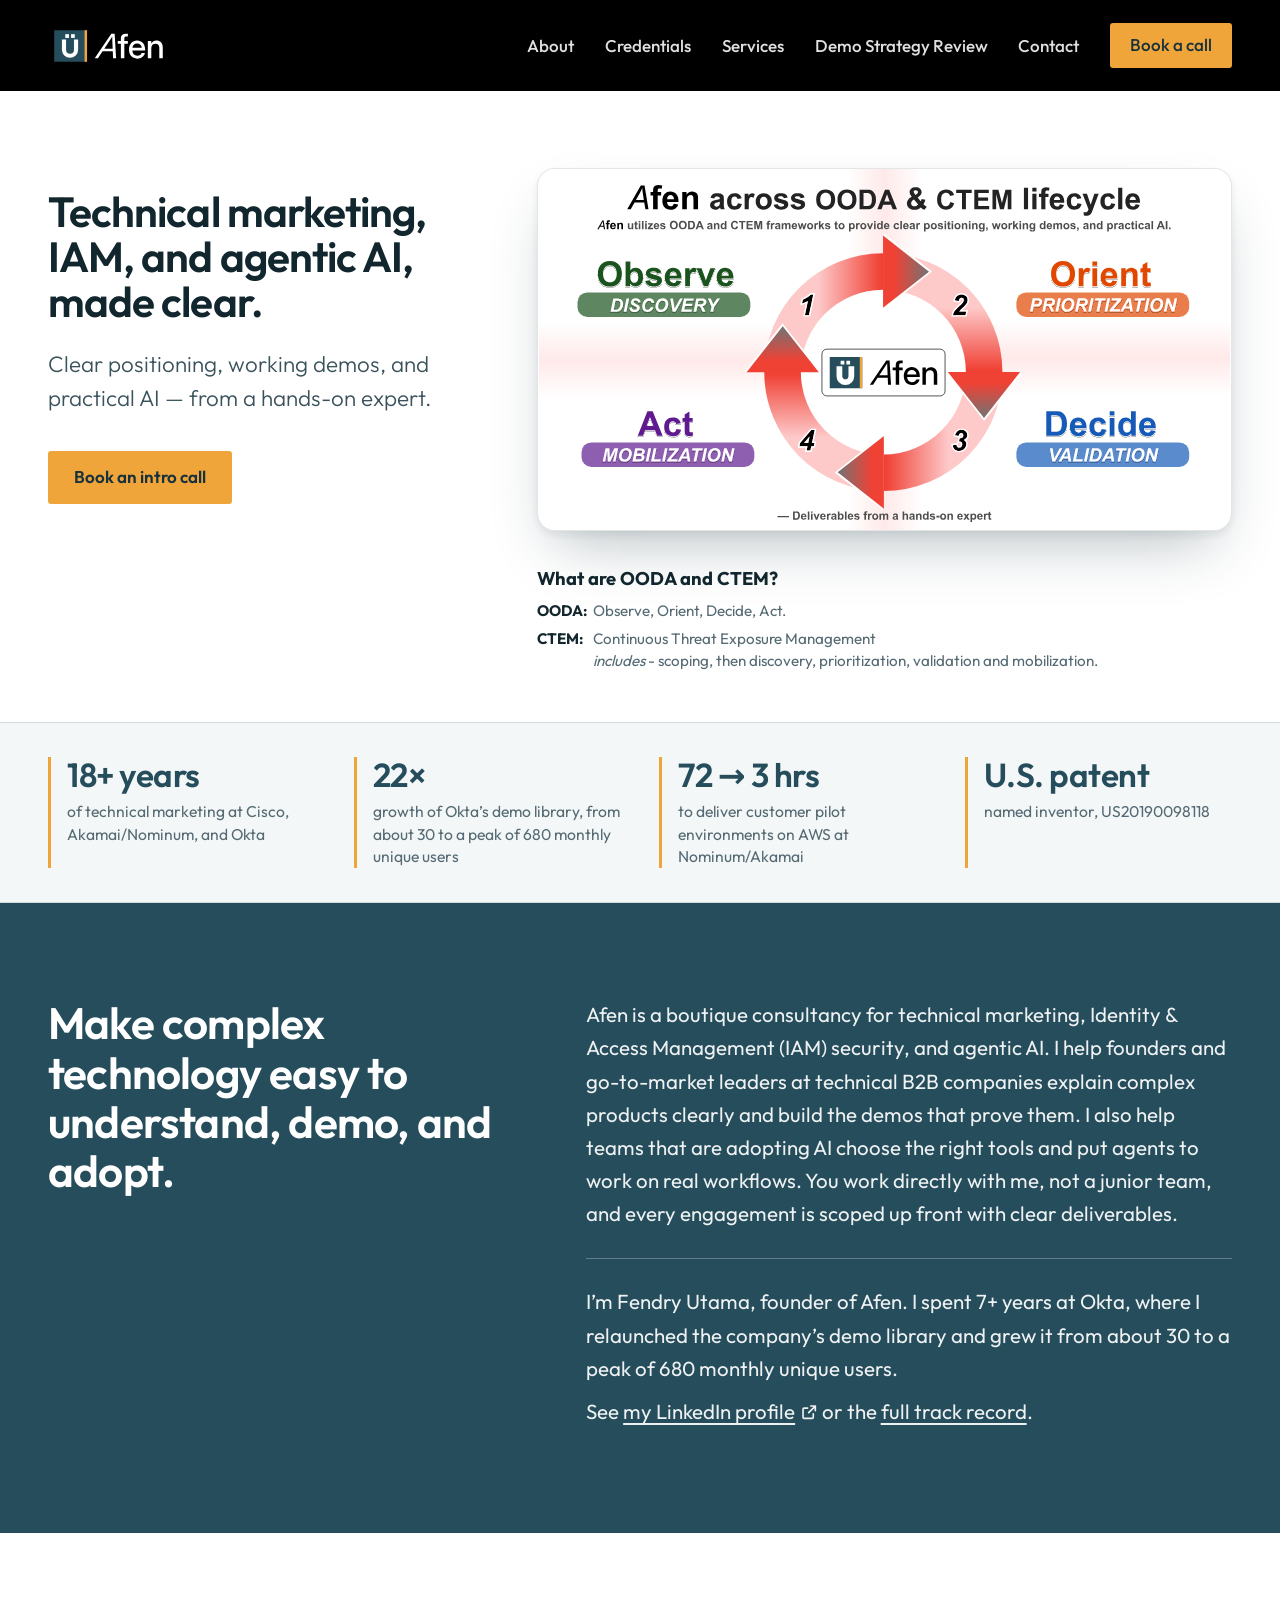
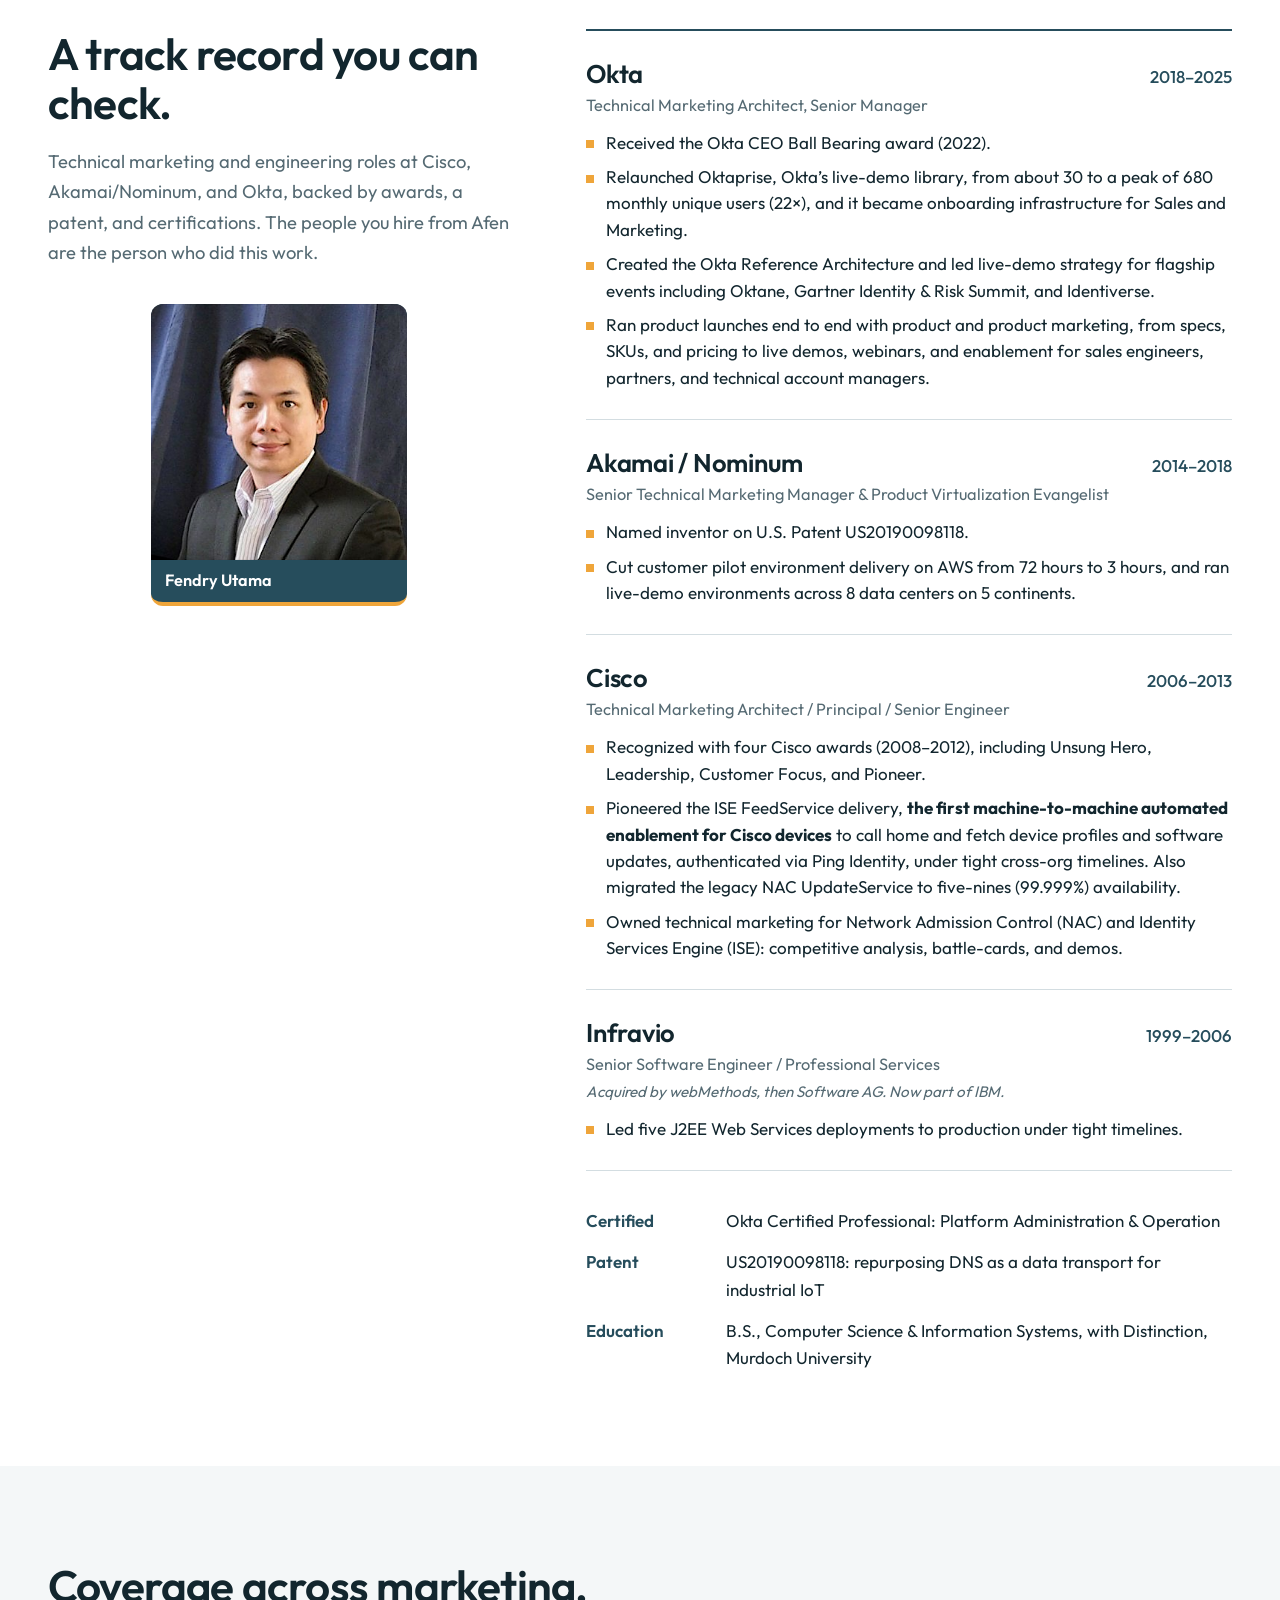
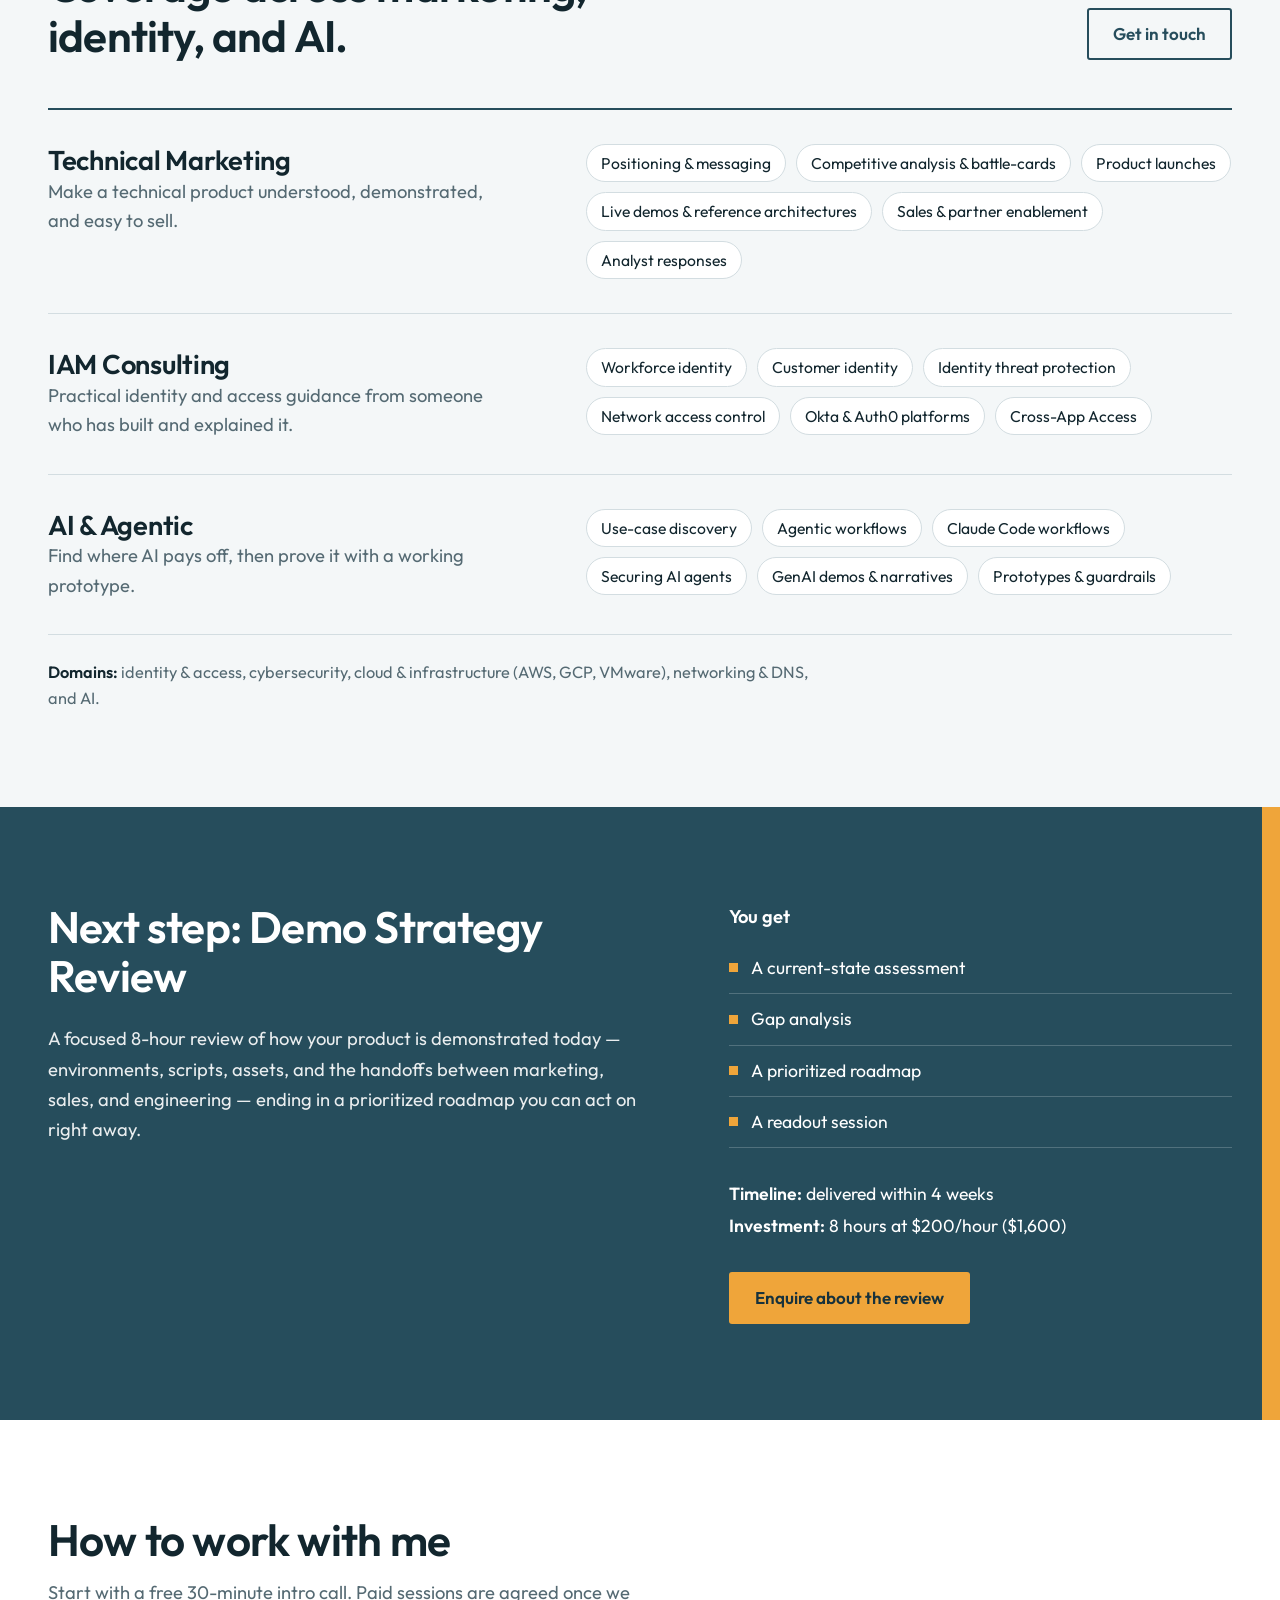
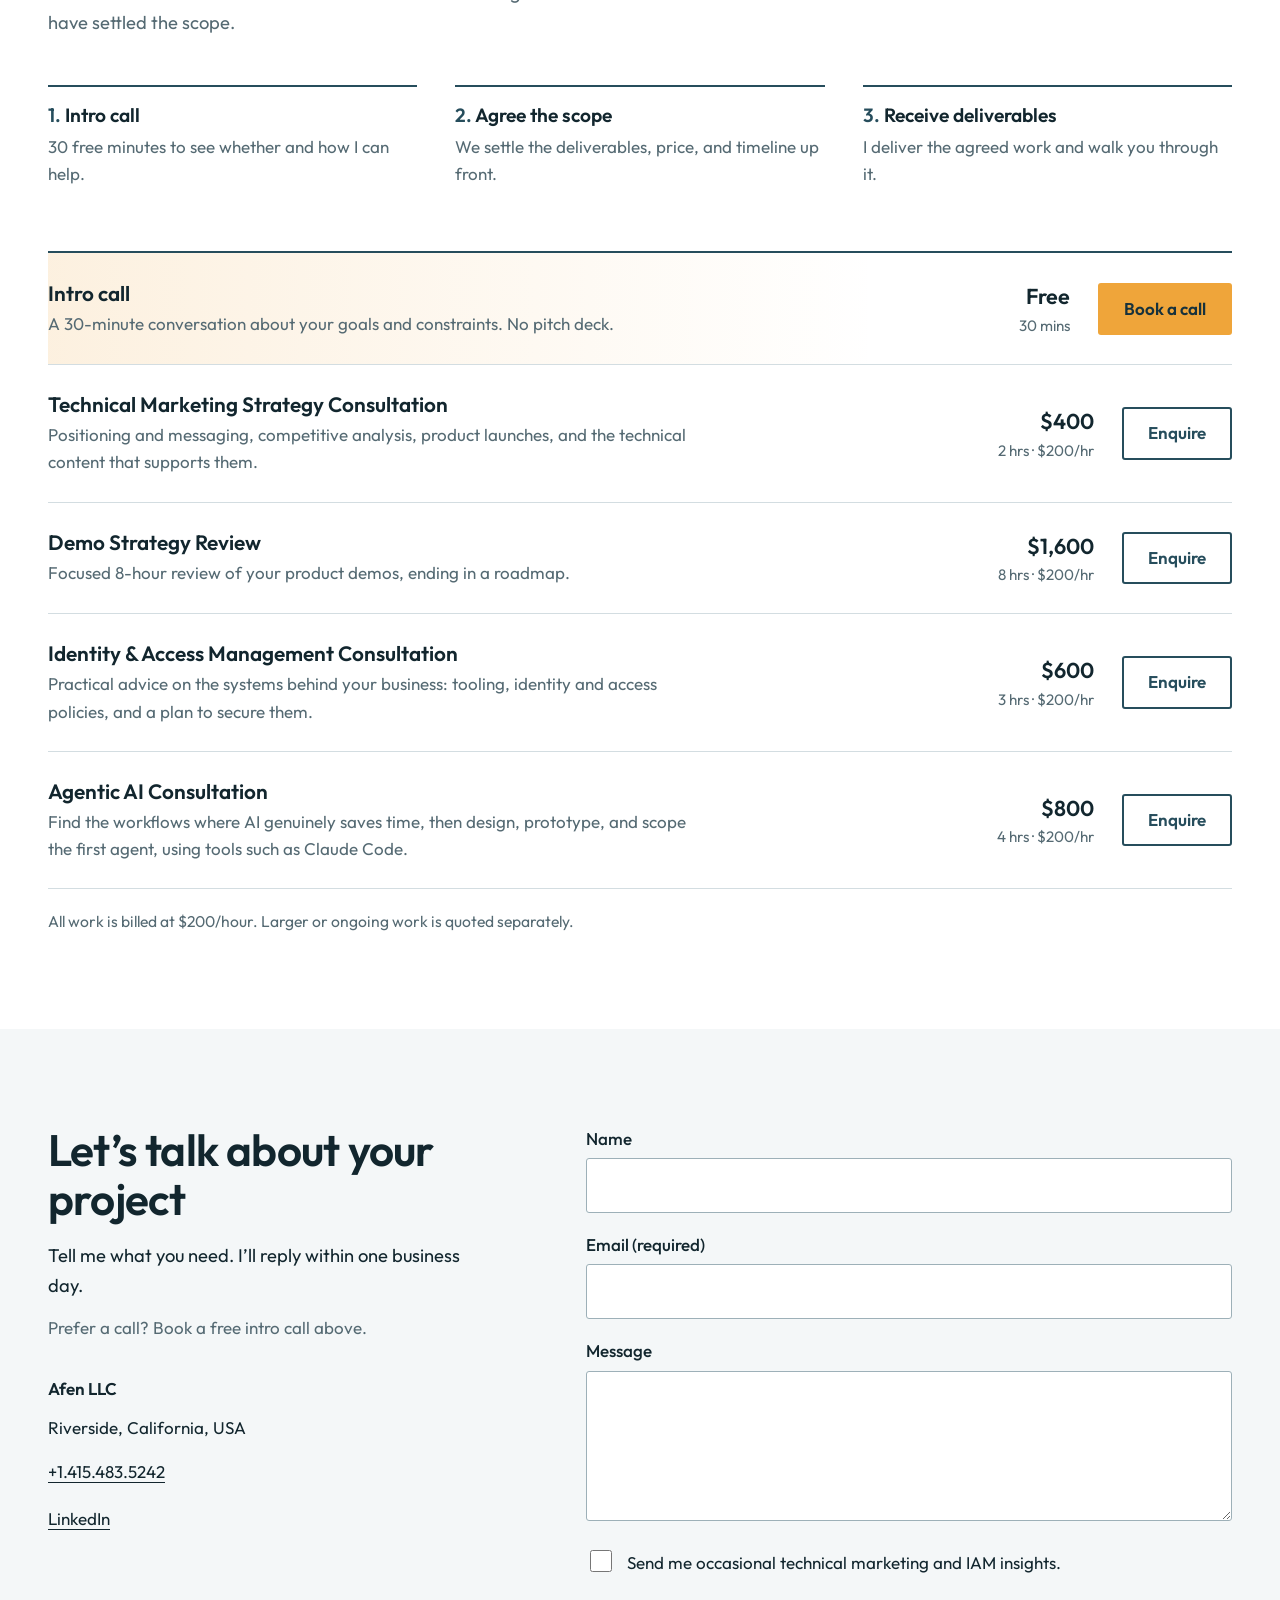
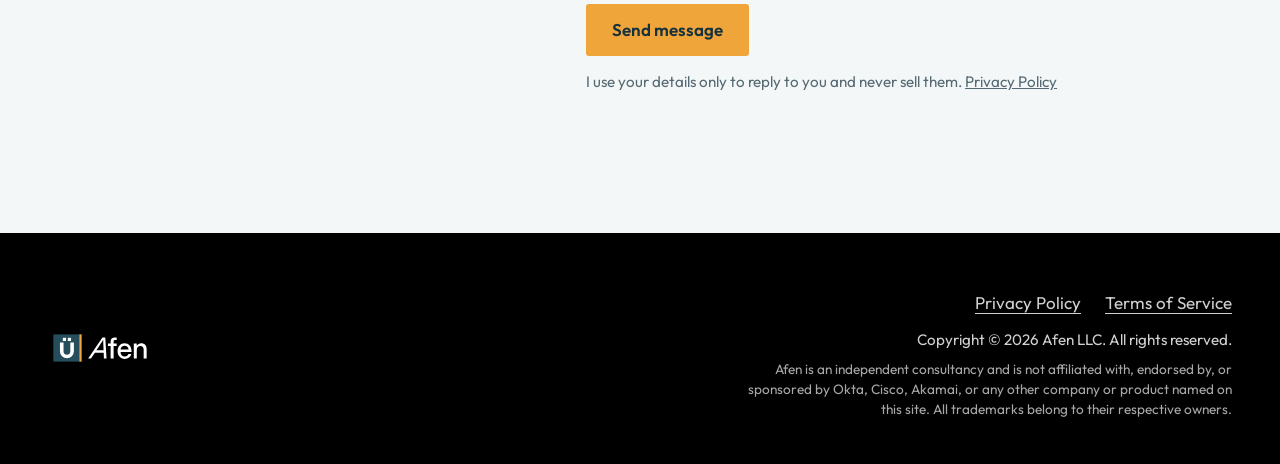
==== index.html @ 82b283d2 "690 monthly unique users 690 monthly unique users" ====
<!doctype html>
<html lang="en">
<head>
<meta charset="utf-8">
<meta name="viewport" content="width=device-width, initial-scale=1">
<title>Afen | Technical Marketing, IAM &amp; Agentic AI Consulting</title>
<meta name="description" content="Technical marketing, IAM and agentic AI consulting from a practitioner with 18+ years at Cisco, Akamai and Okta. Book a free 30-minute intro call.">
<meta name="theme-color" content="#264D5C">
<link rel="canonical" href="https://afen-co.com/">
<link rel="icon" href="assets/ico/favicon.svg" type="image/svg+xml">
<link rel="icon" href="assets/ico/favicon-32.png" sizes="32x32" type="image/png">
<link rel="apple-touch-icon" href="assets/ico/apple-touch-icon.png">
<link rel="stylesheet" href="assets/script/styles.css">
<meta property="og:type" content="website">
<meta property="og:site_name" content="Afen">
<meta property="og:url" content="https://afen-co.com/">
<meta property="og:title" content="Afen | Technical Marketing, IAM &amp; Agentic AI Consulting">
<meta property="og:description" content="Technical marketing, IAM and agentic AI consulting from a practitioner with 18+ years at Cisco, Akamai and Okta. Book a free 30-minute intro call.">
<meta property="og:image" content="https://afen-co.com/assets/img/og-image.png?v=20261103">
<meta property="og:image:width" content="1200">
<meta property="og:image:height" content="630">
<meta property="og:image:alt" content="Afen across the OODA and CTEM lifecycle: Observe, Orient, Decide, Act.">
<meta name="twitter:card" content="summary_large_image">
<meta name="twitter:title" content="Afen | Technical Marketing, IAM &amp; Agentic AI Consulting">
<meta name="twitter:description" content="Technical marketing, IAM and agentic AI consulting from a practitioner with 18+ years at Cisco, Akamai and Okta. Book a free 30-minute intro call.">
<meta name="twitter:image" content="https://afen-co.com/assets/img/og-image.png?v=20261103">
<meta name="twitter:image:alt" content="Afen across the OODA and CTEM lifecycle: Observe, Orient, Decide, Act.">
<script type="application/ld+json">
{
  "@context": "https://schema.org",
  "@type": "ProfessionalService",
  "@id": "https://afen-co.com/#business",
  "name": "Afen",
  "url": "https://afen-co.com/",
  "logo": "https://afen-co.com/assets/img/afen-logo.svg",
  "image": "https://afen-co.com/assets/img/og-image.png",
  "description": "Boutique consultancy for technical marketing, Identity and Access Management (IAM) security, and agentic AI.",
  "telephone": "+1-415-483-5242",
  "founder": {
    "@type": "Person",
    "name": "Fendry Utama",
    "jobTitle": "Founder",
    "image": "https://afen-co.com/assets/img/fendry-utama.jpg",
    "sameAs": "https://www.linkedin.com/in/fendryutama/",
    "alumniOf": [
      { "@type": "Organization", "name": "Okta" },
      { "@type": "Organization", "name": "Akamai" },
      { "@type": "Organization", "name": "Cisco" },
      { "@type": "CollegeOrUniversity", "name": "Murdoch University" }
    ],
    "hasCredential": [
      { "@type": "EducationalOccupationalCredential", "name": "Okta Certified Professional: Platform Administration & Operation" },
      { "@type": "EducationalOccupationalCredential", "name": "B.S. Computer Science & Information Systems, with Distinction" }
    ],
    "knowsAbout": [
      "Technical marketing",
      "Product positioning and messaging",
      "Identity and Access Management",
      "Identity threat protection",
      "Agentic AI",
      "Demo strategy",
      "Reference architecture"
    ]
  },
  "address": {
    "@type": "PostalAddress",
    "addressLocality": "Riverside",
    "addressRegion": "CA",
    "addressCountry": "US"
  },
  "areaServed": "US",
  "audience": {
    "@type": "BusinessAudience",
    "audienceType": "Founders and go-to-market leaders at technical B2B companies, and teams adopting AI"
  },
  "knowsAbout": [
    "Technical marketing",
    "Competitive analysis and battle-cards",
    "Product launches",
    "Sales and partner enablement",
    "Identity and Access Management",
    "Customer identity",
    "Agentic AI",
    "Claude Code",
    "Demo strategy"
  ],
  "sameAs": [
    "https://www.linkedin.com/in/fendryutama/"
  ],
  "hasOfferCatalog": {
    "@type": "OfferCatalog",
    "name": "Consulting services",
    "itemListElement": [
      {
        "@type": "Offer",
        "priceCurrency": "USD",
        "price": "0",
        "itemOffered": {
          "@type": "Service",
          "name": "Intro call"
        }
      },
      {
        "@type": "Offer",
        "priceCurrency": "USD",
        "price": "400",
        "itemOffered": {
          "@type": "Service",
          "name": "Technical Marketing Strategy Consultation"
        }
      },
      {
        "@type": "Offer",
        "priceCurrency": "USD",
        "price": "1600",
        "itemOffered": {
          "@type": "Service",
          "name": "Demo Strategy Review"
        }
      },
      {
        "@type": "Offer",
        "priceCurrency": "USD",
        "price": "600",
        "itemOffered": {
          "@type": "Service",
          "name": "Identity & Access Management Consultation"
        }
      },
      {
        "@type": "Offer",
        "priceCurrency": "USD",
        "price": "800",
        "itemOffered": {
          "@type": "Service",
          "name": "Agentic AI Consultation"
        }
      }
    ]
  }
}
</script>
</head>
<body>
<a class="skip" href="#main">Skip to content</a>

<header class="hero" id="top">
<div class="bar on-dark"><div class="wrap">
  <div class="topbar">
    <a href="index.html" aria-label="Afen, home"><img class="logo" src="assets/img/afen-logo.svg" width="582" height="212" alt="Afen"></a>
    <nav class="topnav" aria-label="Main">
      <a href="#about">About</a>
      <a href="#credentials">Credentials</a>
      <a href="#services">Services</a>
      <a href="#review">Demo Strategy Review</a>
      <a href="#contact">Contact</a>
      <a class="btn" href="#book" data-book>Book a call</a>
    </nav>
  </div>
</div></div>
  <div class="wrap">
    <div class="hero-body">
      <div class="hero-copy">
        <h1>Technical marketing, IAM, and agentic AI, made clear.</h1>
        <p class="hero-sub">Clear positioning, working demos, and practical AI — from a hands-on expert.</p>
        <div class="hero-cta">
          <a class="btn" href="#book" data-book>Book an intro call</a>
        </div>
      </div>
      <figure class="hero-art">
        <img src="assets/img/hero-ooda-ctem.svg" width="2400" height="1254" alt="Afen across the OODA and CTEM lifecycle: Observe is discovery, Orient is prioritization, Decide is validation, and Act is mobilization, in a continuous four-step cycle around the Afen logo." fetchpriority="high" decoding="async">
        <figcaption>
          <span class="what-block"><span class="what-label">What are OODA and CTEM?</span>
          <span class="what-lines">
            <strong>OODA:</strong><span>Observe, Orient, Decide, Act.</span>
            <strong>CTEM:</strong><span>Continuous Threat Exposure Management</span>
            <span></span><span><em>includes</em> - scoping, then discovery, prioritization, validation and mobilization.</span>
          </span></span>
        </figcaption>
      </figure>
    </div>
  </div>
</header>

<main id="main">
  <section class="proofbar" aria-label="Track record at a glance">
    <div class="wrap">
      <ul class="stats">
        <li><strong>18+ years</strong><span>of technical marketing at Cisco, Akamai/Nominum, and Okta</span></li>
        <li><strong>22&times;</strong><span>growth of Okta’s demo library, from about 30 to a peak of 680 monthly unique users</span></li>
        <li><strong>72 &rarr; 3 hrs</strong><span>to deliver customer pilot environments on AWS at Nominum/Akamai</span></li>
        <li><strong>U.S. patent</strong><span>named inventor, US20190098118</span></li>
      </ul>
    </div>
  </section>

  <section class="sec about on-dark" id="about" aria-labelledby="about-h">
    <div class="wrap about-grid">
      <h2 id="about-h">Make complex technology easy to understand, demo, and adopt.</h2>
      <div>
        <p>Afen is a boutique consultancy for technical marketing, Identity &amp; Access Management (IAM) security, and agentic AI. I help founders and go-to-market leaders at technical B2B companies explain complex products clearly and build the demos that prove them. I also help teams that are adopting AI choose the right tools and put agents to work on real workflows. You work directly with me, not a junior team, and every engagement is scoped up front with clear deliverables.</p>
        <p class="proof">I’m Fendry Utama, founder of Afen. I spent 7+ years at Okta, where I relaunched the company’s demo library and grew it from about 30 to a peak of 680 monthly unique users.<br>See&nbsp;<a href="https://www.linkedin.com/in/fendryutama/" target="_blank" rel="noopener noreferrer" aria-label="my LinkedIn profile (opens in a new tab)">my LinkedIn profile<svg class="ext-icon" viewBox="0 0 16 16" width="16" height="16" aria-hidden="true" focusable="false"><path d="M9.5 2H14v4.5M14 2 7.5 8.5M12 9.5V13a1 1 0 0 1-1 1H3a1 1 0 0 1-1-1V5a1 1 0 0 1 1-1h3.5" fill="none" stroke="currentColor" stroke-width="1.6" stroke-linecap="round" stroke-linejoin="round"/></svg></a> or the <a href="#credentials">full track record</a>.</p>
      </div>
    </div>
  </section>

  <section class="sec creds" id="credentials" aria-labelledby="creds-h">
    <div class="wrap creds-grid">
      <div>
        <h2 id="creds-h">A track record you can check.</h2>
        <p class="lead">Technical marketing and engineering roles at Cisco, Akamai/Nominum, and Okta, backed by awards, a patent, and certifications. The people you hire from Afen are the person who did this work.</p>
        <figure class="headshot-card">
          <img src="assets/img/fendry-utama.jpg" width="694" height="686" alt="Fendry Utama, founder of Afen" loading="lazy" decoding="async">
          <figcaption>Fendry Utama</figcaption>
        </figure>
      </div>
      <div>
        <ol class="timeline">
          <li>
            <div class="tl-head"><h3>Okta</h3><span>2018&ndash;2025</span></div>
            <p class="tl-role">Technical Marketing Architect, Senior Manager</p>
            <ul>
              <li>Received the Okta CEO Ball Bearing award (2022).</li>
              <li>Relaunched Oktaprise, Okta’s live-demo library, from about 30 to a peak of 680 monthly unique users (22&times;), and it became onboarding infrastructure for Sales and Marketing.</li>
              <li>Created the Okta Reference Architecture and led live-demo strategy for flagship events including Oktane, Gartner Identity &amp; Risk Summit, and Identiverse.</li>
              <li>Ran product launches end to end with product and product marketing, from specs, SKUs, and pricing to live demos, webinars, and enablement for sales engineers, partners, and technical account managers.</li>
            </ul>
          </li>
          <li>
            <div class="tl-head"><h3>Akamai / Nominum</h3><span>2014&ndash;2018</span></div>
            <p class="tl-role">Senior Technical Marketing Manager &amp; Product Virtualization Evangelist</p>
            <ul>
              <li>Named inventor on U.S. Patent US20190098118.</li>
              <li>Cut customer pilot environment delivery on AWS from 72 hours to 3 hours, and ran live-demo environments across 8 data centers on 5 continents.</li>
            </ul>
          </li>
          <li>
            <div class="tl-head"><h3>Cisco</h3><span>2006&ndash;2013</span></div>
            <p class="tl-role">Technical Marketing Architect / Principal / Senior Engineer</p>
            <ul>
              <li>Recognized with four Cisco awards (2008&ndash;2012), including Unsung Hero, Leadership, Customer Focus, and Pioneer.</li>
              <li>Pioneered the ISE FeedService delivery, <strong>the first machine-to-machine automated enablement for Cisco devices</strong> to call home and fetch device profiles and software updates, authenticated via Ping Identity, under tight cross-org timelines. Also migrated the legacy NAC UpdateService to five-nines (99.999%) availability.</li>
              <li>Owned technical marketing for Network Admission Control (NAC) and Identity Services Engine (ISE): competitive analysis, battle-cards, and demos.</li>
            </ul>
          </li>
          <li>
            <div class="tl-head"><h3>Infravio</h3><span>1999&ndash;2006</span></div>
            <p class="tl-role">Senior Software Engineer / Professional Services</p>
            <p class="tl-note">Acquired by webMethods, then Software AG. Now part of IBM.</p>
            <ul>
              <li>Led five J2EE Web Services deployments to production under tight timelines.</li>
            </ul>
          </li>
        </ol>
        <dl class="creds-list">
          <div><dt>Certified</dt><dd>Okta Certified Professional: Platform Administration &amp; Operation</dd></div>
          <div><dt>Patent</dt><dd>US20190098118: repurposing DNS as a data transport for industrial IoT</dd></div>
          <div><dt>Education</dt><dd>B.S., Computer Science &amp; Information Systems, with Distinction, Murdoch University</dd></div>
        </dl>
      </div>
    </div>
  </section>

  <section class="sec areas" id="services" aria-labelledby="areas-h">
    <div class="wrap">
      <div class="areas-head">
        <h2 id="areas-h">Coverage across marketing, identity, and AI.</h2>
        <a class="btn btn-ghost" href="#contact">Get in touch</a>
      </div>
      <div class="rows">
        <div class="row">
          <div><h3>Technical Marketing</h3><p>Make a technical product understood, demonstrated, and easy to sell.</p></div>
          <ul class="chips" aria-label="Technical Marketing coverage">
            <li>Positioning &amp; messaging</li><li>Competitive analysis &amp; battle-cards</li><li>Product launches</li><li>Live demos &amp; reference architectures</li><li>Sales &amp; partner enablement</li><li>Analyst responses</li>
          </ul>
        </div>
        <div class="row">
          <div><h3>IAM Consulting</h3><p>Practical identity and access guidance from someone who has built and explained it.</p></div>
          <ul class="chips" aria-label="IAM Consulting coverage">
            <li>Workforce identity</li><li>Customer identity</li><li>Identity threat protection</li><li>Network access control</li><li>Okta &amp; Auth0 platforms</li><li>Cross-App Access</li>
          </ul>
        </div>
        <div class="row">
          <div><h3>AI &amp; Agentic</h3><p>Find where AI pays off, then prove it with a working prototype.</p></div>
          <ul class="chips" aria-label="AI and Agentic coverage">
            <li>Use-case discovery</li><li>Agentic workflows</li><li>Claude Code workflows</li><li>Securing AI agents</li><li>GenAI demos &amp; narratives</li><li>Prototypes &amp; guardrails</li>
          </ul>
        </div>
      </div>
      <p class="domains"><strong>Domains:</strong> identity &amp; access, cybersecurity, cloud &amp; infrastructure (AWS, GCP, VMware), networking &amp; DNS, and AI.</p>
    </div>
  </section>

  <section class="sec review on-dark" id="review" aria-labelledby="review-h">
    <div class="wrap review-grid">
      <div>
        <h2 id="review-h">Next step: Demo Strategy Review</h2>
        <p class="lead">A focused 8-hour review of how your product is demonstrated today — environments, scripts, assets, and the handoffs between marketing, sales, and engineering — ending in a prioritized roadmap you can act on right away.</p>
      </div>
      <div>
        <h3>You get</h3>
        <ul class="gets">
          <li>A current-state assessment</li>
          <li>Gap analysis</li>
          <li>A prioritized roadmap</li>
          <li>A readout session</li>
        </ul>
        <div class="invest">
          <p><strong>Timeline:</strong> delivered within 4 weeks</p>
          <p><strong>Investment:</strong> 8 hours at $200/hour ($1,600)</p>
        </div>
        <a class="btn" href="#contact" data-service="Demo Strategy Review">Enquire about the review</a>
      </div>
    </div>
  </section>

  <section class="sec" id="book" aria-labelledby="book-h">
    <div class="wrap">
      <div class="book-head">
        <h2 id="book-h">How to work with me</h2>
        <p>Start with a free 30-minute intro call. Paid sessions are agreed once we have settled the scope.</p>
      </div>
      <ol class="steps">
        <li><h3>Intro call</h3><p>30 free minutes to see whether and how I can help.</p></li>
        <li><h3>Agree the scope</h3><p>We settle the deliverables, price, and timeline up front.</p></li>
        <li><h3>Receive deliverables</h3><p>I deliver the agreed work and walk you through it.</p></li>
      </ol>
      <div>
        <div class="bk intro">
          <div class="info"><h3>Intro call</h3><p>A 30-minute conversation about your goals and constraints. No pitch deck.</p></div>
          <div class="meta"><span class="price">Free</span><span class="dur">30 mins</span></div>
          <a class="btn" href="#contact" data-book>Book a call</a>
        </div>
        <div class="bk">
          <div class="info"><h3>Technical Marketing Strategy Consultation</h3><p>Positioning and messaging, competitive analysis, product launches, and the technical content that supports them.</p></div>
          <div class="meta"><span class="price">$400</span><span class="dur">2 hrs · $200/hr</span></div>
          <a class="btn btn-ghost" href="#contact" data-service="Technical Marketing Strategy Consultation">Enquire</a>
        </div>
        <div class="bk">
          <div class="info"><h3>Demo Strategy Review</h3><p>Focused 8-hour review of your product demos, ending in a roadmap.</p></div>
          <div class="meta"><span class="price">$1,600</span><span class="dur">8 hrs · $200/hr</span></div>
          <a class="btn btn-ghost" href="#contact" data-service="Demo Strategy Review">Enquire</a>
        </div>
        <div class="bk">
          <div class="info"><h3>Identity &amp; Access Management Consultation</h3><p>Practical advice on the systems behind your business: tooling, identity and access policies, and a plan to secure them.</p></div>
          <div class="meta"><span class="price">$600</span><span class="dur">3 hrs · $200/hr</span></div>
          <a class="btn btn-ghost" href="#contact" data-service="Identity &amp; Access Management Consultation">Enquire</a>
        </div>
        <div class="bk">
          <div class="info"><h3>Agentic AI Consultation</h3><p>Find the workflows where AI genuinely saves time, then design, prototype, and scope the first agent, using tools such as Claude Code.</p></div>
          <div class="meta"><span class="price">$800</span><span class="dur">4 hrs · $200/hr</span></div>
          <a class="btn btn-ghost" href="#contact" data-service="Agentic AI Consultation">Enquire</a>
        </div>
      </div>
      <p class="rate-note">All work is billed at $200/hour. Larger or ongoing work is quoted separately.</p>
    </div>
  </section>

  <section class="sec contact" id="contact" aria-labelledby="contact-h">
    <div class="wrap contact-grid">
      <div>
        <h2 id="contact-h">Let’s talk about your project</h2>
        <p class="lead">Tell me what you need. I’ll reply within one business day.</p>
        <p class="alt">Prefer a call? Book a free intro call above.</p>
        <address class="addr">
          <strong>Afen LLC</strong>
          <span>Riverside, California, USA</span>
          <a href="tel:+14154835242">+1.415.483.5242</a>
          <a href="https://www.linkedin.com/in/fendryutama/" rel="noopener">LinkedIn</a>
        </address>
      </div>
      <form id="contact-form" method="post" novalidate>
        <div class="field"><label for="name">Name</label><input type="text" id="name" name="name" autocomplete="name"></div>
        <div class="field"><label for="email">Email (required)</label><input type="email" id="email" name="email" autocomplete="email" required aria-describedby="status"></div>
        <div class="field"><label for="message">Message</label><textarea id="message" name="message"></textarea></div>
        <div class="hp" aria-hidden="true"><label>Leave blank<input type="text" name="_gotcha" tabindex="-1" autocomplete="off"></label></div>
        <label class="check"><input type="checkbox" name="updates" value="yes"><span>Send me occasional technical marketing and IAM insights.</span></label>
        <div class="form-foot">
          <button class="btn" type="submit">Send message</button>
          <p class="note">I use your details only to reply to you and never sell them. <a href="privacy.html">Privacy Policy</a></p>
        </div>
        <p id="status" role="status" aria-live="polite"></p>
      </form>
    </div>
  </section>
</main>

<footer class="on-dark">
  <div class="wrap foot">
    <a href="index.html" aria-label="Afen, home"><img class="logo" src="assets/img/afen-logo.svg" width="582" height="212" alt="Afen"></a>
    <div class="foot-r">
      <div class="foot-links"><a href="privacy.html">Privacy Policy</a><a href="terms.html">Terms of Service</a></div>
      <p>Copyright © 2026 Afen LLC. All rights reserved.</p>
      <p class="disclaimer">Afen is an independent consultancy and is not affiliated with, endorsed by, or sponsored by Okta, Cisco, Akamai, or any other company or product named on this site. All trademarks belong to their respective owners.</p>
    </div>
  </div>
</footer>

<script src="assets/script/main.js" defer></script>
<!-- Optional private analytics (Cloudflare Web Analytics): replace YOUR_TOKEN, then remove the comment markers.
<script defer src="https://static.cloudflareinsights.com/beacon.min.js" data-cf-beacon='{"token": "YOUR_TOKEN"}'></script>
-->
</body>
</html>
---- assets/script/styles.css ----
@font-face{font-family:"Outfit";font-style:normal;font-weight:100 900;font-display:swap;src:url([data-uri]) format("woff2");unicode-range:U+0000-00FF,U+0131,U+0152-0153,U+02BB-02BC,U+02C6,U+02DA,U+02DC,U+0304,U+0308,U+0329,U+2000-206F,U+20AC,U+2122,U+2191,U+2193,U+2212,U+2215,U+FEFF,U+FFFD}
:root{
  --teal:#264D5C; --deep:#17323C; --amber:#EFA53A;
  --ink:#12262E; --muted:#556A73; --paper:#F4F7F8; --line:#D3DDE1; --white:#fff;
  --font:"Outfit","Avenir Next","Century Gothic","Segoe UI",system-ui,sans-serif;
  --wrap:1350px; --gut:clamp(20px,5vw,48px);
}
*,*::before,*::after{box-sizing:border-box}
html{scroll-behavior:smooth;-webkit-text-size-adjust:100%}
body{margin:0;font-family:var(--font);font-size:1.0625rem;line-height:1.6;color:var(--ink);background:var(--white);-webkit-font-smoothing:antialiased}
img,svg{display:block;max-width:100%}
a{color:inherit}
h1,h2,h3,p,ul{margin:0}
ul{padding:0;list-style:none}
.wrap{max-width:calc(var(--wrap) + var(--gut) * 2);margin-inline:auto;padding-inline:var(--gut)}
.skip{position:absolute;left:-9999px;top:0;background:var(--amber);color:var(--deep);padding:10px 16px;font-weight:600;z-index:10}
.skip:focus{left:12px;top:12px}
:focus-visible{outline:3px solid var(--teal);outline-offset:3px}
.on-dark :focus-visible{outline-color:var(--amber)}

/* buttons */
.btn{display:inline-block;font:inherit;font-weight:600;line-height:1.2;text-decoration:none;text-align:center;cursor:pointer;
  padding:14px 24px;border-radius:3px;border:2px solid transparent;background:var(--amber);color:var(--deep);transition:background-color .15s,color .15s,border-color .15s}
.btn:hover{background:#f6b95a}
.btn-ghost{background:transparent;border-color:var(--teal);color:var(--teal)}
.btn-ghost:hover{background:var(--teal);color:var(--white)}

/* hero */
.hero{background:var(--white);color:var(--ink);position:relative;overflow:hidden}
.bar{background:#000;color:var(--white)}
.topbar{display:flex;align-items:center;justify-content:space-between;gap:24px;padding-block:22px}
.logo{height:44px;width:auto;aspect-ratio:582/212}
.topnav{display:flex;align-items:center;gap:clamp(16px,2.4vw,32px)}
.topnav a{text-decoration:none;font-weight:500;color:rgba(255,255,255,.88);display:inline-block;padding-block:10px}
.topnav a:hover{color:var(--white);text-decoration:underline;text-underline-offset:6px}
.topnav .btn{padding:10px 18px;color:var(--deep)}
.topnav .btn:hover{color:var(--deep);text-decoration:none}
.hero-body{display:grid;grid-template-columns:minmax(0,.8fr) minmax(0,1.2fr);gap:clamp(16px,2vw,32px);align-items:start;padding-block:clamp(40px,6vw,80px) calc(clamp(40px,6vw,80px) - 20px)}
.hero-copy{margin:30px 0 0}
.hero-art{margin:0;container:hero-art/inline-size}
.hero-art figcaption{margin:36px 0 0;font-size:.95rem;line-height:1.5;color:var(--muted);display:flex;justify-content:flex-end}
.hero-art figcaption span{display:block}
.hero-art figcaption strong{font-weight:700;color:var(--ink)}
.hero-art figcaption .what-block{display:flex;gap:20px;align-items:flex-start;text-align:left;white-space:nowrap}
.hero-art figcaption .what-label{font-weight:700;color:var(--ink);font-size:1.15rem;line-height:1.3;white-space:normal;max-width:7.5em}
.hero-art figcaption .what-lines{display:grid;grid-template-columns:auto auto;column-gap:.4em;justify-content:start;position:relative;top:3px}
.hero-art figcaption .what-lines>:nth-child(n+3){position:relative;top:5px}
.hero-art figcaption .what-lines>:nth-child(n+5){top:4px}
@container hero-art (max-width:760px){
  .hero-art figcaption{justify-content:flex-start}
  .hero-art figcaption .what-block{flex-direction:column;gap:6px;white-space:normal}
  .hero-art figcaption .what-label{max-width:none}
}
.hero-art img{display:block;width:100%;height:auto;aspect-ratio:2000/1045;background:#fff;border-radius:18px;border:1px solid rgba(23,50,60,.12);box-shadow:0 28px 56px -18px rgba(23,50,60,.30),0 4px 10px rgba(23,50,60,.08)}
.hero h1{font-size:clamp(2.15rem,3.3vw,3rem);font-weight:600;line-height:1.06;letter-spacing:-.022em;max-width:14ch;margin-top:-.19em}
.hero-sub{margin-top:24px;font-size:clamp(1.1rem,1.8vw,1.4rem);font-weight:300;line-height:1.5;max-width:30ch;color:#3A525B}
.hero-cta{margin-top:36px;display:flex;flex-wrap:wrap;align-items:center;gap:16px 28px}

/* sections */
.sec{padding-block:calc(clamp(64px,9vw,120px) - 20px)}
.sec h2{font-size:clamp(1.75rem,3.6vw,2.75rem);font-weight:600;line-height:1.12;letter-spacing:-.018em;max-width:20ch}
.about-grid{display:grid;grid-template-columns:minmax(0,5fr) minmax(0,7fr);gap:clamp(28px,6vw,80px);align-items:start}
.about p{font-size:clamp(1.1rem,1.6vw,1.3rem);line-height:1.62;max-width:58ch;color:rgba(255,255,255,.92)}
.about{background:var(--teal);color:var(--white)}
.about .proof{margin-top:28px;padding-top:26px;border-top:1px solid rgba(255,255,255,.28)}
.about .proof a{display:inline-block;padding-block:10px;text-underline-offset:4px}
.ext-icon{display:inline-block;width:.8em;height:.8em;margin-left:.3em;vertical-align:-.05em}
.areas{background:var(--paper)}
.areas-head{display:flex;flex-wrap:wrap;align-items:end;justify-content:space-between;gap:20px 40px;margin-bottom:clamp(28px,4vw,48px)}
.rows{border-top:2px solid var(--teal)}
.row{display:grid;grid-template-columns:minmax(0,5fr) minmax(0,7fr);gap:8px clamp(28px,6vw,80px);padding-block:clamp(22px,3vw,34px);border-bottom:1px solid var(--line)}
.row h3{font-size:clamp(1.3rem,2.2vw,1.7rem);font-weight:600;letter-spacing:-.01em;line-height:1.2}
.row p{font-size:1.15rem;color:var(--muted);max-width:52ch}

/* proof bar + credentials + coverage */
.proofbar{background:var(--paper);border-block:1px solid var(--line)}
.stats{display:grid;grid-template-columns:repeat(4,minmax(0,1fr));gap:clamp(16px,3vw,40px);margin:0;padding:clamp(22px,3vw,34px) 0;list-style:none}
.stats li{display:grid;gap:6px;align-content:start;padding-left:16px;border-left:3px solid var(--amber)}
.stats strong{font-size:clamp(1.6rem,2.6vw,2.2rem);font-weight:600;line-height:1.1;letter-spacing:-.015em;color:var(--teal)}
.stats span{font-size:.98rem;line-height:1.45;color:var(--muted);max-width:30ch}
.creds{background:var(--white)}
.creds-grid{display:grid;grid-template-columns:minmax(0,5fr) minmax(0,7fr);gap:clamp(28px,6vw,80px);align-items:start}
.headshot-card{margin:clamp(24px,3vw,36px) auto 0;width:clamp(180px,20vw,260px);border-radius:12px;overflow:hidden;background:var(--teal);border-bottom:4px solid var(--amber)}
.headshot-card img{display:block;width:100%;height:auto;aspect-ratio:1;object-fit:cover;object-position:50% 20%}
.headshot-card figcaption{padding:10px 14px;color:var(--white);font-weight:600;font-size:1.02rem;line-height:1.3}
.creds .lead{margin-top:20px;font-size:1.15rem;line-height:1.65;color:var(--muted);max-width:44ch}
.timeline{margin:0;padding:0;list-style:none;border-top:2px solid var(--teal)}
.timeline>li{padding-block:clamp(20px,2.6vw,28px);border-bottom:1px solid var(--line)}
.tl-head{display:flex;flex-wrap:wrap;align-items:baseline;justify-content:space-between;gap:4px 20px}
.tl-head h3{font-size:clamp(1.3rem,2.2vw,1.6rem);font-weight:600;letter-spacing:-.01em;line-height:1.2}
.tl-head span{font-weight:500;color:var(--teal)}
.tl-role{margin-top:2px;color:var(--muted);font-size:1.02rem}
.tl-note{margin-top:2px;color:var(--muted);font-size:.95rem;font-style:italic}
.timeline ul{margin:12px 0 0;padding:0;list-style:none;display:grid;gap:8px}
.timeline ul li{position:relative;padding-left:20px;line-height:1.55;max-width:62ch}
.timeline ul li::before{content:"";position:absolute;left:0;top:.62em;width:8px;height:8px;background:var(--amber)}
.creds-list{margin:clamp(24px,3vw,36px) 0 0;display:grid;gap:14px}
.creds-list div{display:grid;grid-template-columns:7.5rem minmax(0,1fr);gap:4px 20px}
.creds-list dt{font-weight:600;color:var(--teal)}
.creds-list dd{margin:0;color:var(--ink)}
.chips{margin:0;padding:0;list-style:none;display:flex;flex-wrap:wrap;gap:10px;align-content:flex-start}
.chips li{padding:8px 14px;border:1px solid var(--line);background:var(--white);border-radius:999px;font-size:.98rem;line-height:1.3;color:var(--ink)}
.domains{margin-top:24px;color:var(--muted);font-size:1.02rem;max-width:70ch}
.domains strong{color:var(--ink);font-weight:600}
@media (max-width:900px){
  .stats{grid-template-columns:repeat(2,minmax(0,1fr))}
  .creds-grid{grid-template-columns:1fr}
}
@media (max-width:480px){
  .stats{grid-template-columns:1fr}
  .creds-list div{grid-template-columns:1fr}
}

/* review band */
.review{background:var(--teal);color:var(--white);position:relative}
.review::after{content:"";position:absolute;top:0;right:0;bottom:0;width:clamp(10px,1.4vw,18px);background:var(--amber)}
.review-grid{display:grid;grid-template-columns:minmax(0,6fr) minmax(0,5fr);gap:clamp(32px,6vw,88px);align-items:start}
.review p.lead{margin-top:24px;font-size:1.15rem;line-height:1.65;color:rgba(255,255,255,.9);max-width:54ch}
.review h3{font-size:1.15rem;font-weight:600;margin-bottom:12px}
.gets{margin-bottom:32px}
.gets li{position:relative;padding:11px 0 11px 22px;border-bottom:1px solid rgba(255,255,255,.2);font-size:1.1rem}
.gets li::before{content:"";position:absolute;left:0;top:1.15em;width:9px;height:9px;background:var(--amber)}
.invest{display:grid;gap:4px;margin-bottom:32px}
.invest p{font-size:1.1rem}
.invest strong{font-weight:600}

/* how it works */
.steps{display:grid;grid-template-columns:repeat(3,minmax(0,1fr));gap:clamp(20px,3vw,40px);margin:0 0 clamp(36px,5vw,64px);padding:0;list-style:none;counter-reset:step}
.steps li{border-top:2px solid var(--teal);padding-top:16px;counter-increment:step}
.steps h3{font-size:1.2rem;font-weight:600;line-height:1.25}
.steps h3::before{content:counter(step) ". ";color:var(--teal)}
.steps p{margin-top:6px;color:var(--muted);max-width:34ch}
.rate-note{margin-top:20px;color:var(--muted);font-size:.98rem;max-width:62ch}

/* booking list */
.book-head{margin-bottom:clamp(28px,4vw,48px)}
.book-head p{margin-top:14px;color:var(--muted);font-size:1.15rem;max-width:50ch}
.bk{display:grid;grid-template-columns:minmax(0,1fr) 150px auto;gap:6px 28px;align-items:center;padding-block:26px;border-bottom:1px solid var(--line)}
.bk:first-child{border-top:2px solid var(--teal)}
.bk h3{font-size:1.3rem;font-weight:600;line-height:1.25}
.bk p{margin-top:4px;color:var(--muted);max-width:58ch}
.bk .meta{text-align:right}
.bk .price{display:block;font-size:1.35rem;font-weight:600}
.bk .dur{white-space:nowrap;display:block;font-size:.95rem;color:var(--muted)}
.bk.intro{background:linear-gradient(90deg,rgba(239,165,58,.16),rgba(239,165,58,0) 70%)}

/* contact */
.contact{background:var(--paper)}
.contact-grid{display:grid;grid-template-columns:minmax(0,5fr) minmax(0,7fr);gap:clamp(32px,6vw,88px);align-items:start}
.contact .lead{margin-top:18px;font-size:1.15rem;max-width:36ch}
.contact .alt{margin-top:14px;color:var(--muted);max-width:36ch}
.addr{margin-top:28px;font-style:normal;display:grid;gap:0}
.addr span,.addr strong{padding-block:6px}
.addr strong{font-weight:600}
.addr a{text-underline-offset:4px;display:inline-block;padding-block:10px;width:fit-content}
form{display:grid;gap:18px}
.field{display:grid;gap:6px}
label,.legend{font-weight:500}
input[type=text],input[type=email],textarea{font:inherit;color:var(--ink);width:100%;padding:13px 14px;border:1.5px solid #9DB0B8;border-radius:3px;background:var(--white)}
input:focus,textarea:focus{outline:3px solid var(--teal);outline-offset:1px;border-color:var(--teal)}
textarea{min-height:150px;resize:vertical}
.check{display:flex;gap:12px;align-items:flex-start;font-weight:400;padding-block:10px;min-height:44px}
.check input{width:22px;height:22px;margin-top:1px;accent-color:var(--teal);flex:none}
.hp{position:absolute;left:-9999px;height:0;overflow:hidden}
.form-foot{display:flex;flex-wrap:wrap;align-items:center;gap:14px 24px}
.note{font-size:.95rem;color:var(--muted)}
#status{min-height:1.5em;font-weight:500}
#status.err{color:#9A2B1F}
#status.ok{color:#1D6B43}

/* footer */
footer{background:#000;color:rgba(255,255,255,.82);padding-block:44px}
.foot{display:flex;flex-wrap:wrap;align-items:center;justify-content:space-between;gap:20px 40px}
.foot .logo{height:38px}
.foot p{font-size:.95rem}
.foot .disclaimer{margin-top:6px;max-width:56ch;font-size:.85rem;line-height:1.5;text-align:right;color:rgba(255,255,255,.66)}
.foot a{text-underline-offset:4px;display:inline-block;padding-block:12px}
.foot-links{display:flex;gap:6px 24px;flex-wrap:wrap}
.foot-r{display:grid;gap:0;justify-items:end}

/* one entrance: the image fades in */
@media (prefers-reduced-motion:no-preference){
  .hero-art img{animation:fade .9s ease .5s both}
}
@keyframes fade{from{opacity:0}to{opacity:1}}

/* responsive */
@media (max-width:900px){
  .topnav a:not(.btn){display:none}
  .hero-body{grid-template-columns:1fr}
  .hero-copy{margin:0 0 28px}
  .hero h1{max-width:24ch;margin-top:0}
  .hero-art{margin:0}
  .hero-art img{border-radius:12px;box-shadow:0 16px 32px -14px rgba(23,50,60,.28),0 2px 6px rgba(23,50,60,.08)}
  .about-grid,.review-grid,.contact-grid{grid-template-columns:1fr}
  .row{grid-template-columns:1fr}
  .steps{grid-template-columns:1fr}
  .foot-r{justify-items:start}
  .foot .disclaimer{text-align:left}
  .bk{grid-template-columns:1fr auto}
  .bk .info{grid-column:1/-1}
  .bk .meta{text-align:left;display:flex;gap:10px;align-items:baseline}
}

/* legal + 404 pages */
.legal{padding-block:clamp(48px,7vw,96px)}
.legal h1{font-size:clamp(2rem,4.5vw,3rem);font-weight:600;letter-spacing:-.02em;line-height:1.1}
.legal .meta{margin-top:10px;color:var(--muted)}
.legal h2{font-size:1.35rem;font-weight:600;letter-spacing:-.01em;margin-top:40px;max-width:none}
.legal p,.legal ul{margin-top:12px;max-width:68ch}
.legal ul{list-style:disc;padding-left:1.3rem}
.legal li{margin-top:6px}
.legal address{font-style:normal;margin-top:12px;display:grid;gap:2px}
.legal a{text-underline-offset:4px}
.notfound{padding-block:clamp(72px,12vw,160px)}
.notfound h1{font-size:clamp(2rem,4.5vw,3rem);font-weight:600;letter-spacing:-.02em}
.notfound p{margin:14px 0 28px;color:var(--muted);font-size:1.15rem}
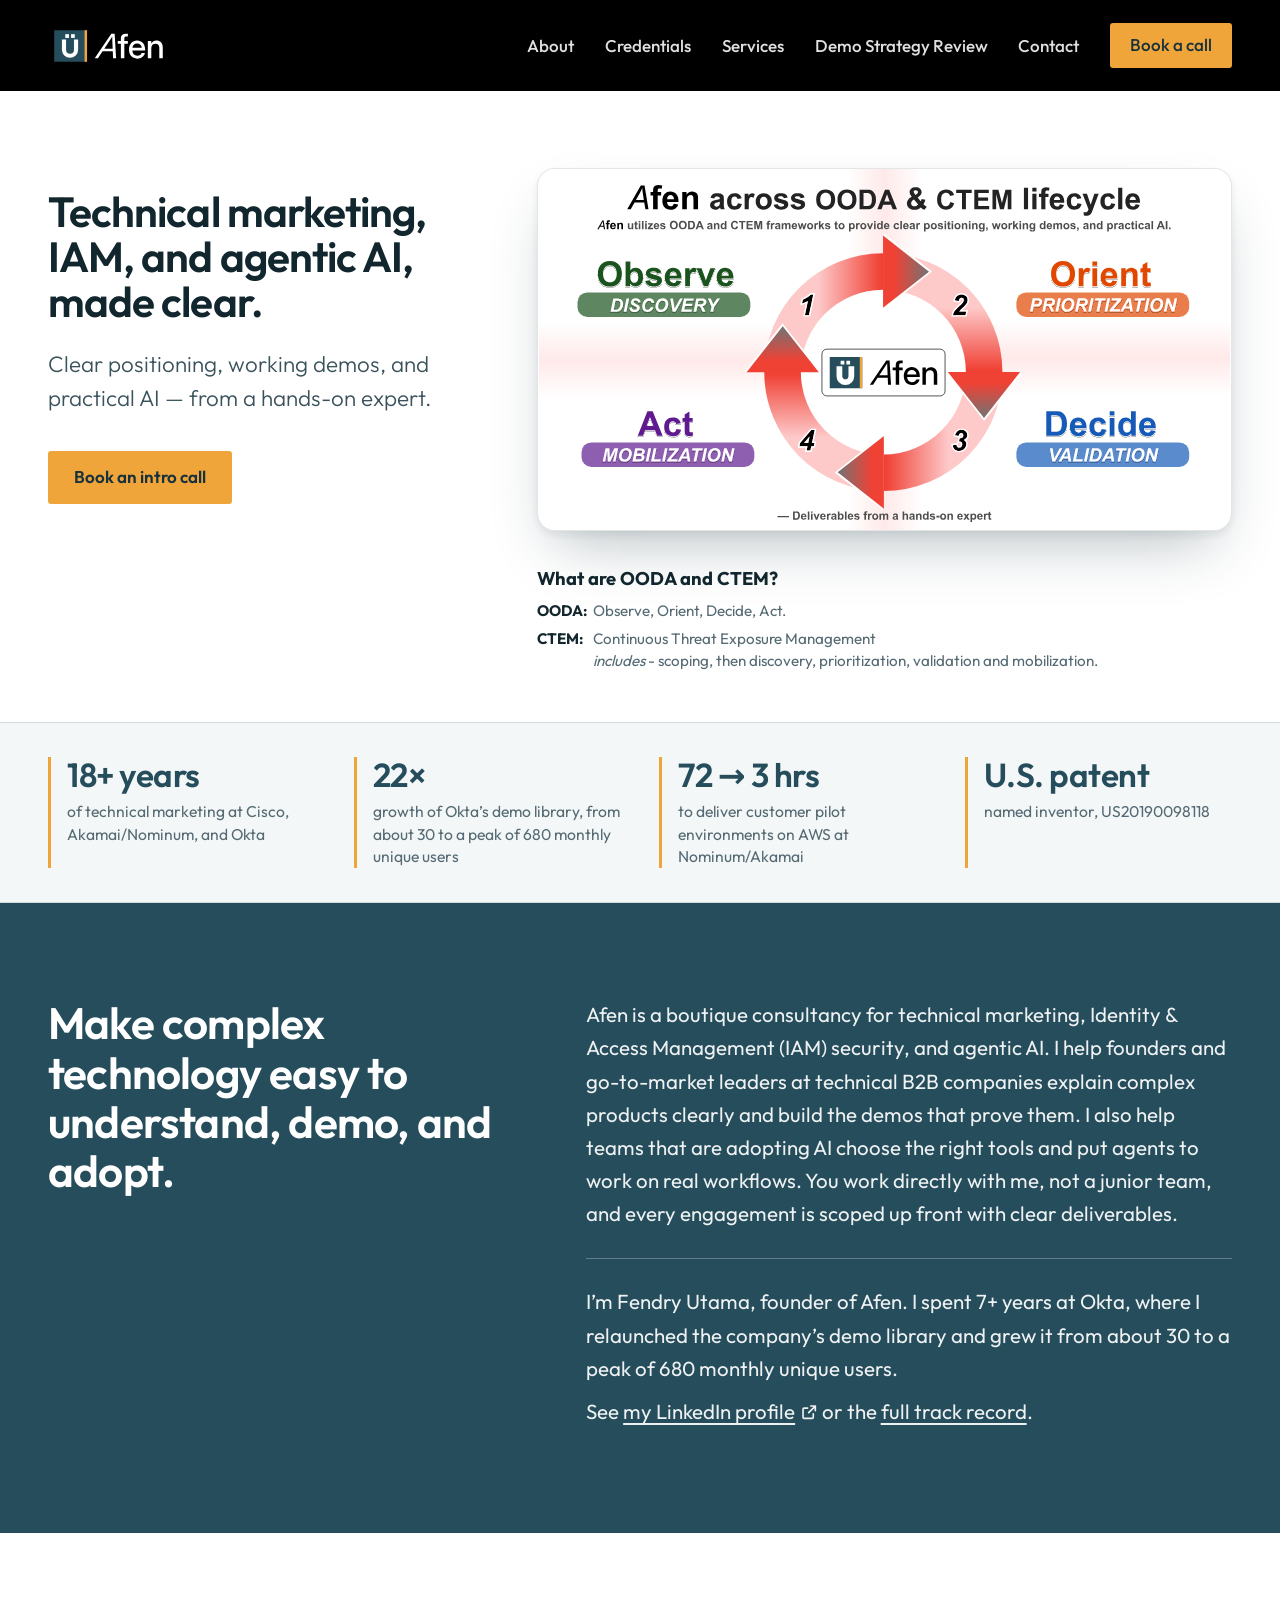
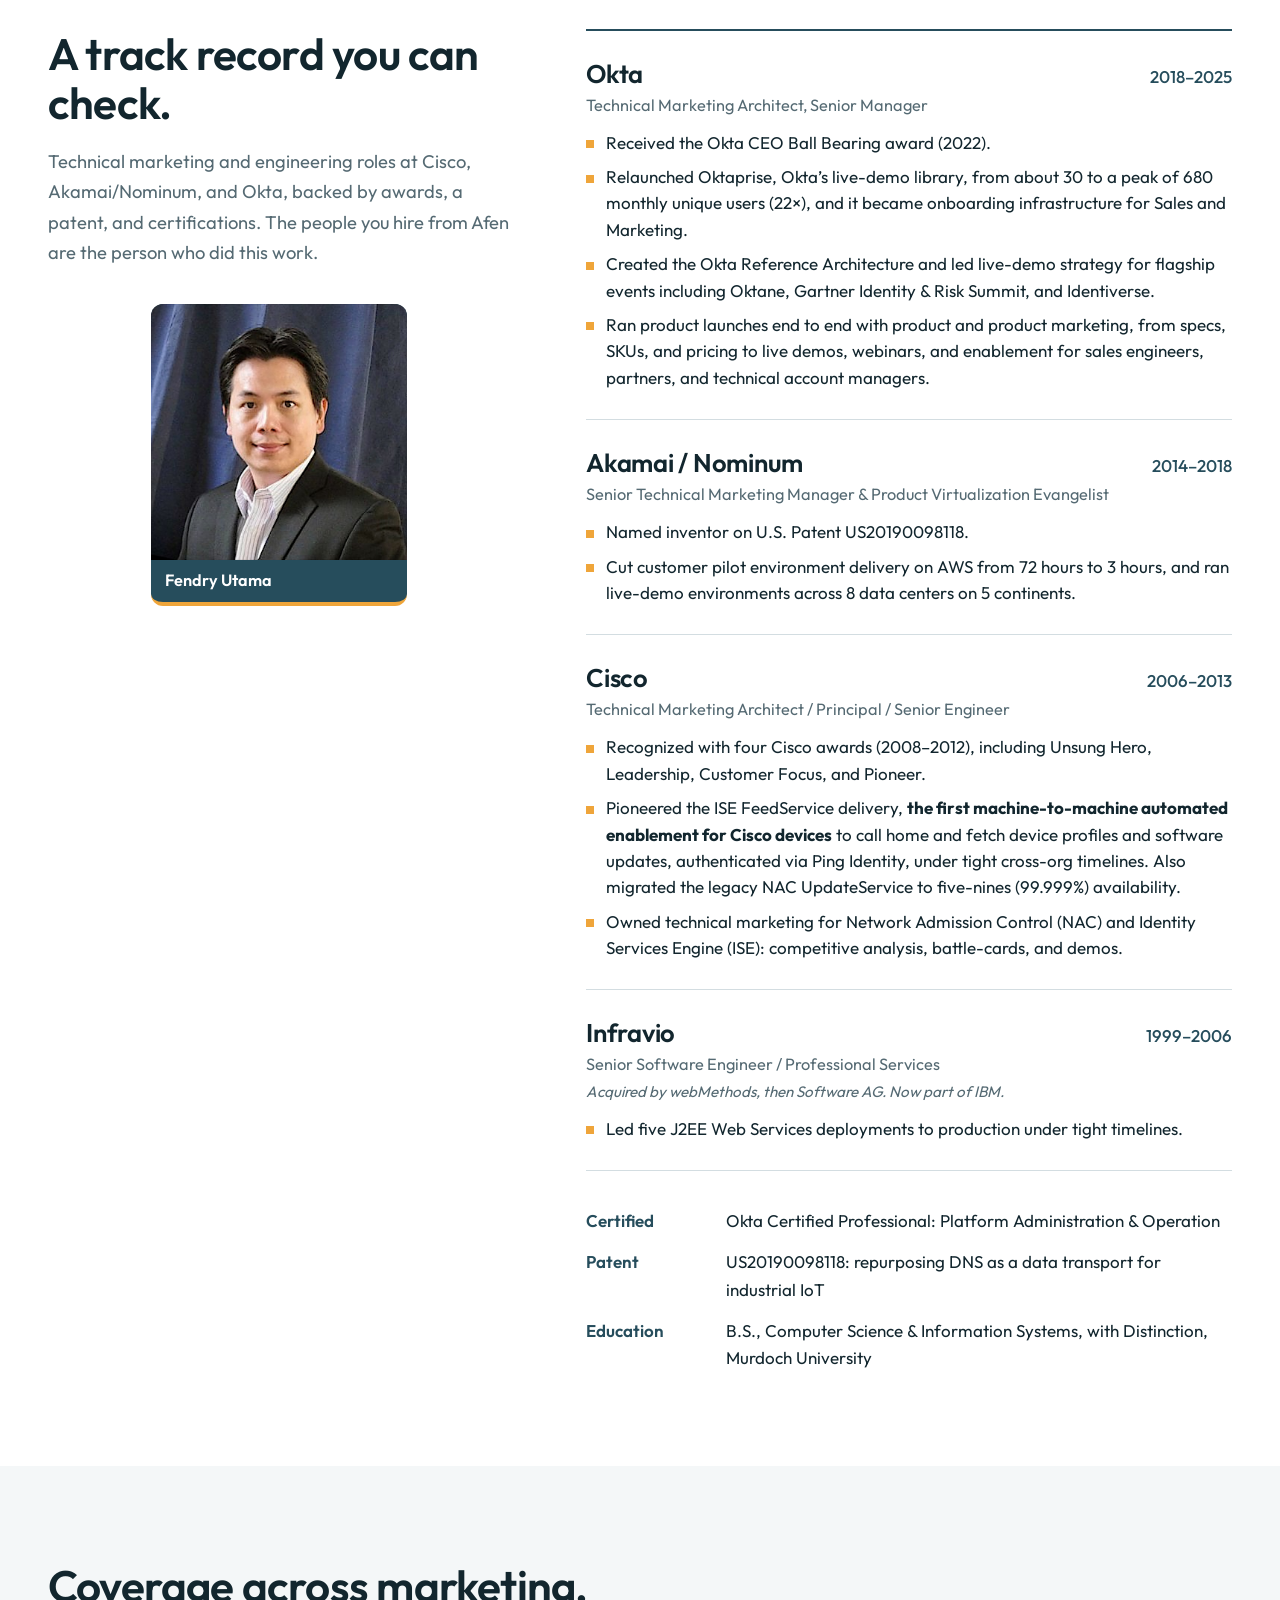
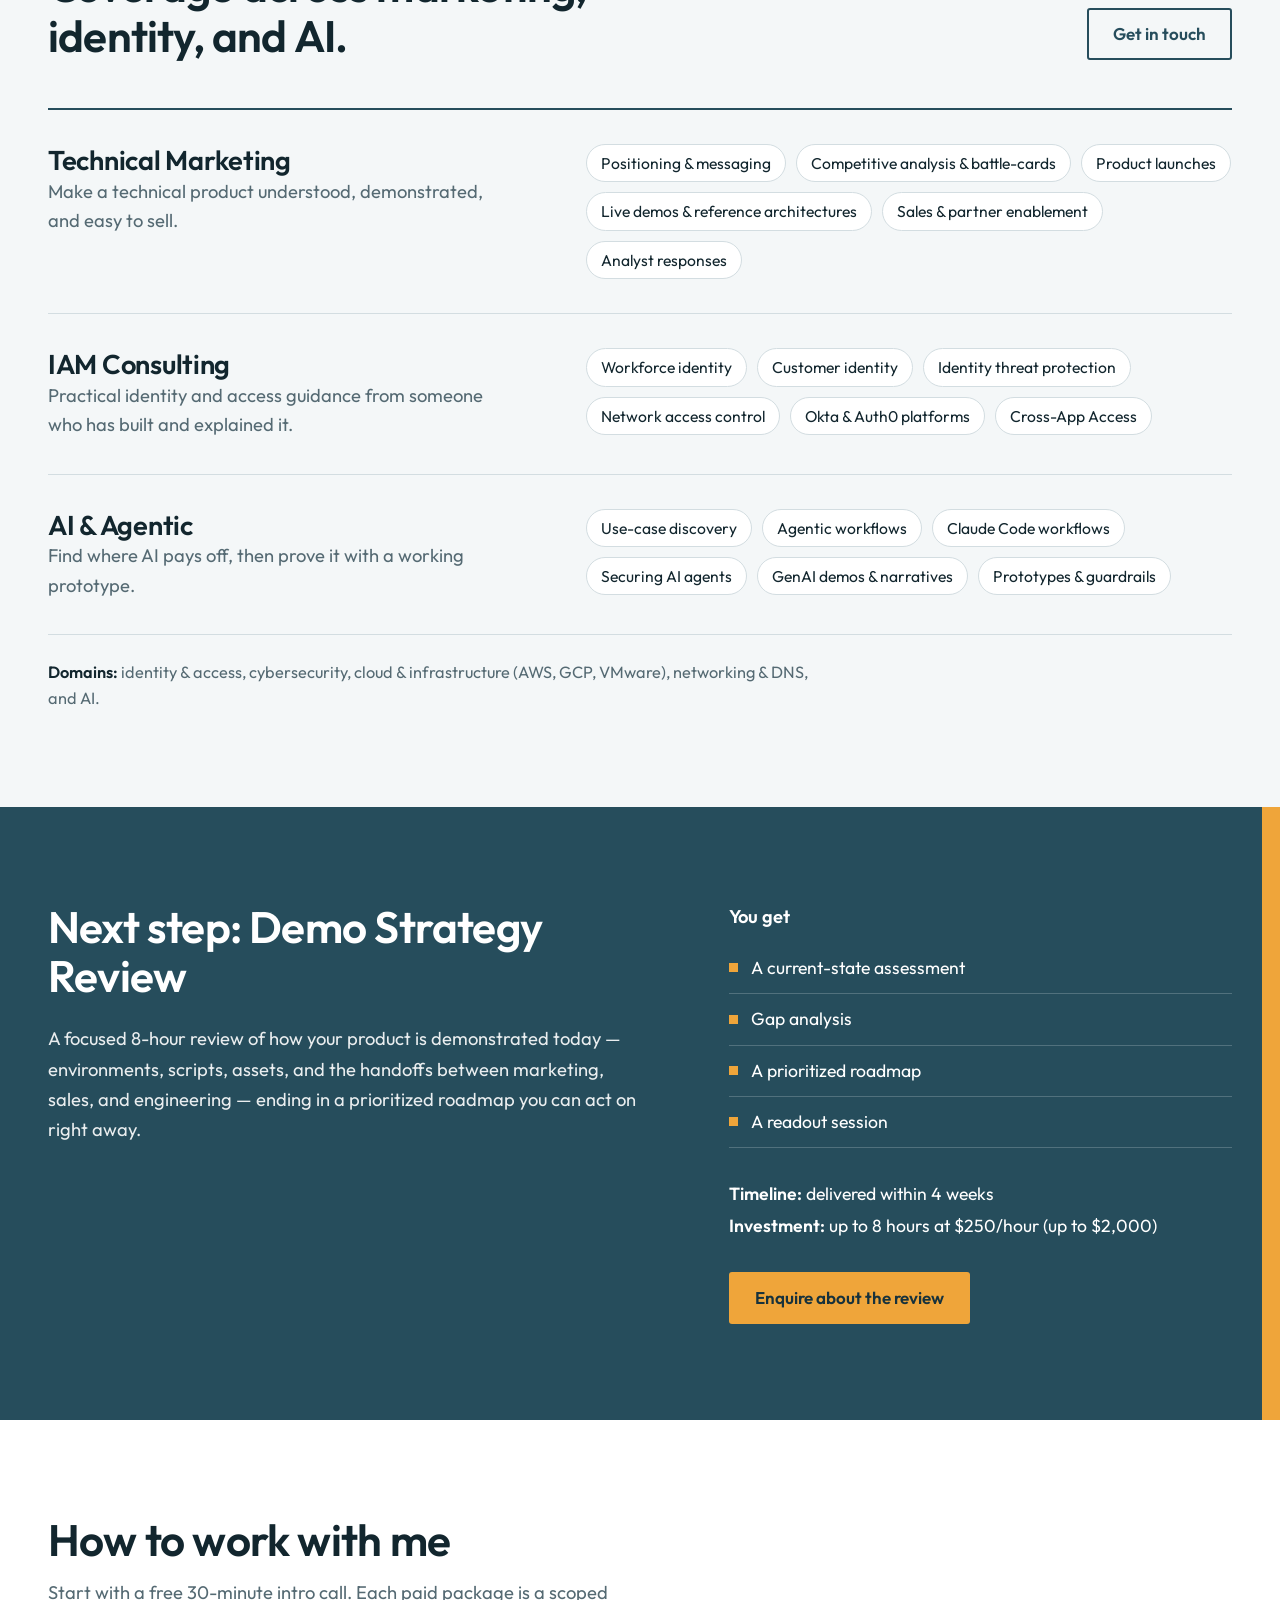
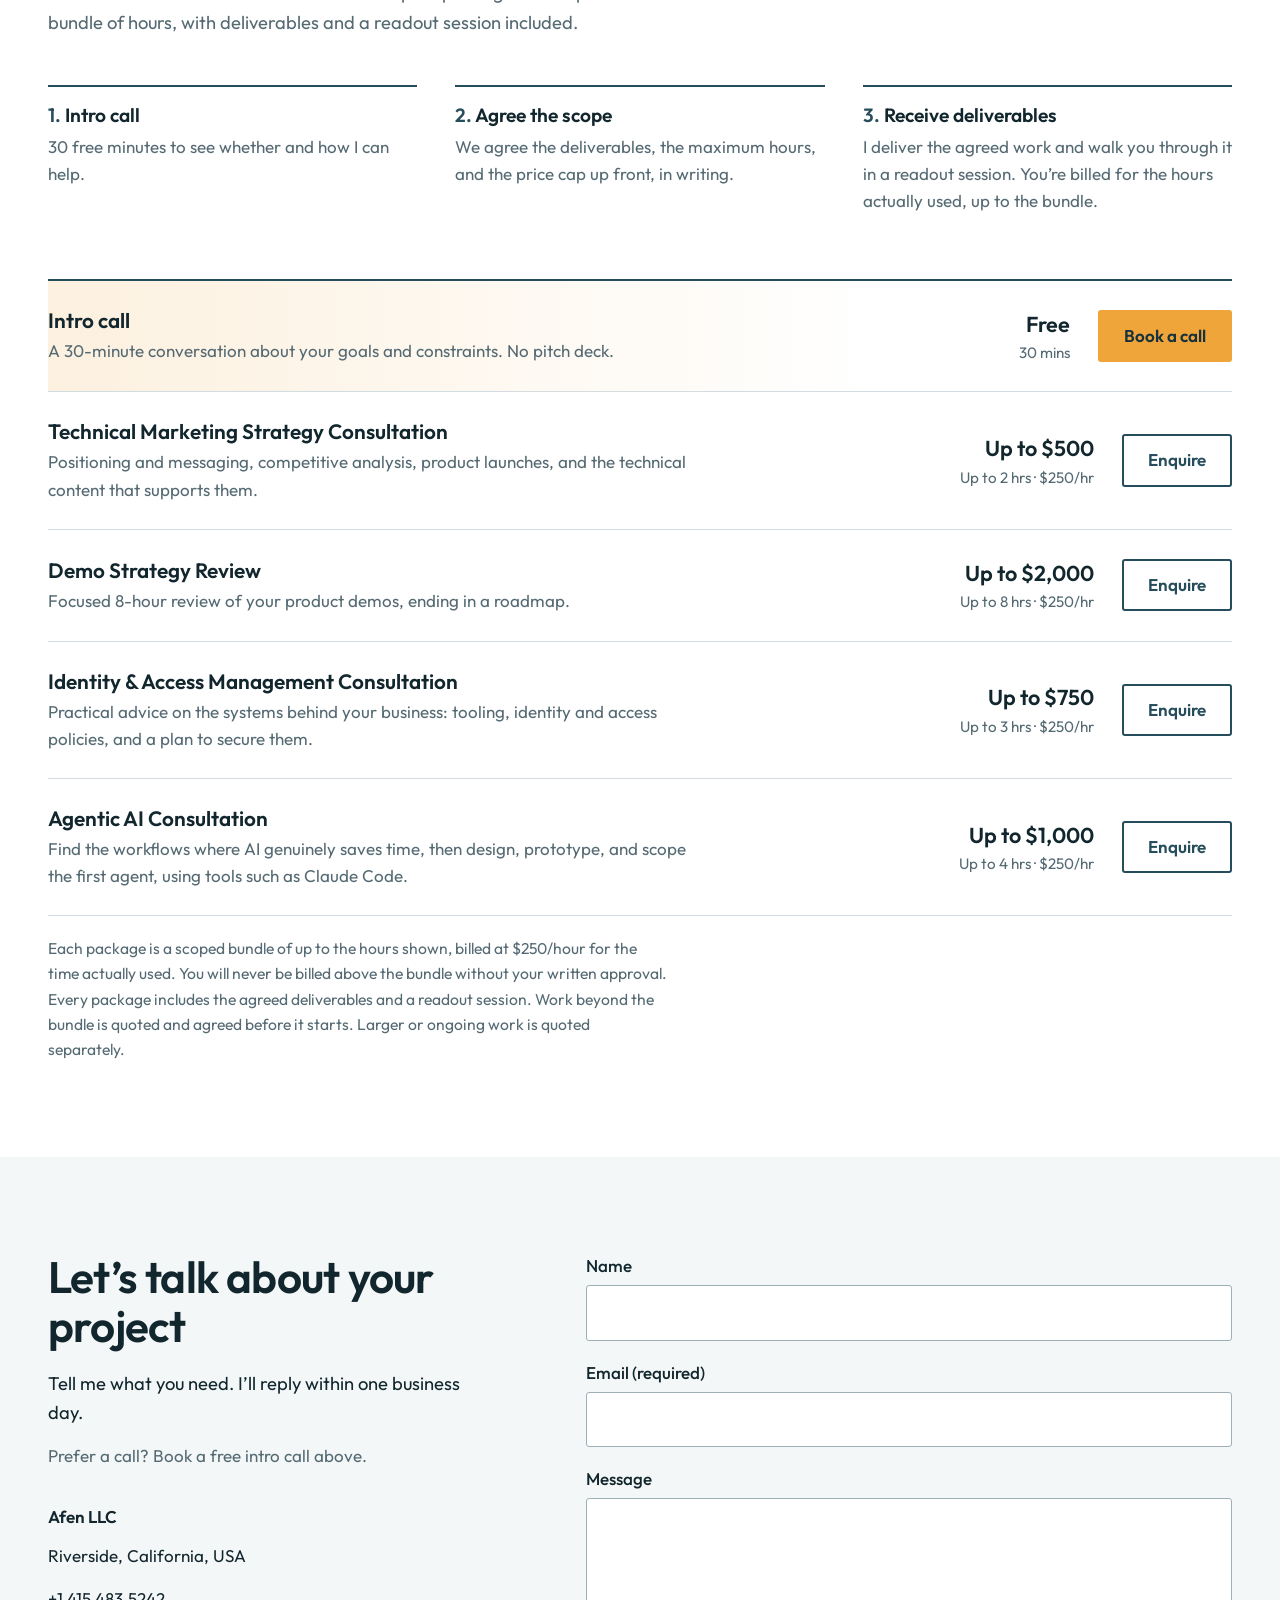
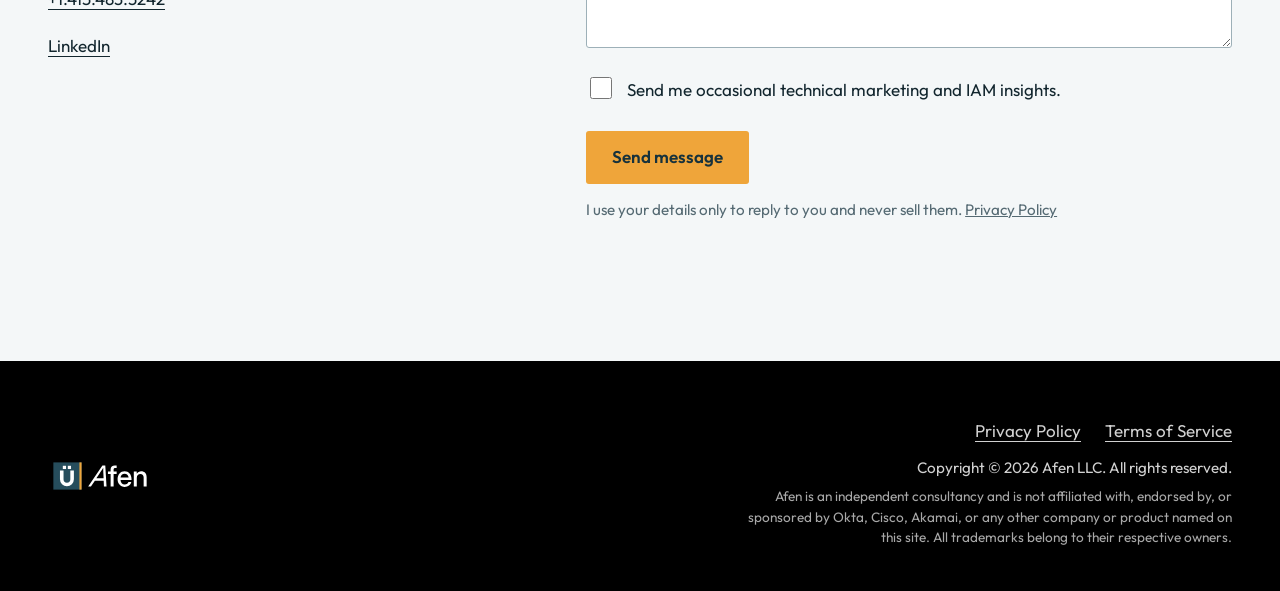
==== commit e33cebab: "how to work with me section new pricing" ====
--- a/index.html
+++ b/index.html
@@ -103,7 +103,7 @@
       {
         "@type": "Offer",
         "priceCurrency": "USD",
-        "price": "400",
+        "price": "500",
         "itemOffered": {
           "@type": "Service",
           "name": "Technical Marketing Strategy Consultation"
@@ -112,7 +112,7 @@
       {
         "@type": "Offer",
         "priceCurrency": "USD",
-        "price": "1600",
+        "price": "2000",
         "itemOffered": {
           "@type": "Service",
           "name": "Demo Strategy Review"
@@ -121,7 +121,7 @@
       {
         "@type": "Offer",
         "priceCurrency": "USD",
-        "price": "600",
+        "price": "750",
         "itemOffered": {
           "@type": "Service",
           "name": "Identity & Access Management Consultation"
@@ -130,7 +130,7 @@
       {
         "@type": "Offer",
         "priceCurrency": "USD",
-        "price": "800",
+        "price": "1000",
         "itemOffered": {
           "@type": "Service",
           "name": "Agentic AI Consultation"
@@ -307,7 +307,7 @@
         </ul>
         <div class="invest">
           <p><strong>Timeline:</strong> delivered within 4 weeks</p>
-          <p><strong>Investment:</strong> 8 hours at $200/hour ($1,600)</p>
+          <p><strong>Investment:</strong> up to 8 hours at $250/hour (up to $2,000)</p>
         </div>
         <a class="btn" href="#contact" data-service="Demo Strategy Review">Enquire about the review</a>
       </div>
@@ -318,12 +318,12 @@
     <div class="wrap">
       <div class="book-head">
         <h2 id="book-h">How to work with me</h2>
-        <p>Start with a free 30-minute intro call. Paid sessions are agreed once we have settled the scope.</p>
+        <p>Start with a free 30-minute intro call. Each paid package is a scoped bundle of hours, with deliverables and a readout session included.</p>
       </div>
       <ol class="steps">
         <li><h3>Intro call</h3><p>30 free minutes to see whether and how I can help.</p></li>
-        <li><h3>Agree the scope</h3><p>We settle the deliverables, price, and timeline up front.</p></li>
-        <li><h3>Receive deliverables</h3><p>I deliver the agreed work and walk you through it.</p></li>
+        <li><h3>Agree the scope</h3><p>We agree the deliverables, the maximum hours, and the price cap up front, in writing.</p></li>
+        <li><h3>Receive deliverables</h3><p>I deliver the agreed work and walk you through it in a readout session. You’re billed for the hours actually used, up to the bundle.</p></li>
       </ol>
       <div>
         <div class="bk intro">
@@ -333,26 +333,26 @@
         </div>
         <div class="bk">
           <div class="info"><h3>Technical Marketing Strategy Consultation</h3><p>Positioning and messaging, competitive analysis, product launches, and the technical content that supports them.</p></div>
-          <div class="meta"><span class="price">$400</span><span class="dur">2 hrs · $200/hr</span></div>
+          <div class="meta"><span class="price">Up to $500</span><span class="dur">Up to 2 hrs · $250/hr</span></div>
           <a class="btn btn-ghost" href="#contact" data-service="Technical Marketing Strategy Consultation">Enquire</a>
         </div>
         <div class="bk">
           <div class="info"><h3>Demo Strategy Review</h3><p>Focused 8-hour review of your product demos, ending in a roadmap.</p></div>
-          <div class="meta"><span class="price">$1,600</span><span class="dur">8 hrs · $200/hr</span></div>
+          <div class="meta"><span class="price">Up to $2,000</span><span class="dur">Up to 8 hrs · $250/hr</span></div>
           <a class="btn btn-ghost" href="#contact" data-service="Demo Strategy Review">Enquire</a>
         </div>
         <div class="bk">
           <div class="info"><h3>Identity &amp; Access Management Consultation</h3><p>Practical advice on the systems behind your business: tooling, identity and access policies, and a plan to secure them.</p></div>
-          <div class="meta"><span class="price">$600</span><span class="dur">3 hrs · $200/hr</span></div>
+          <div class="meta"><span class="price">Up to $750</span><span class="dur">Up to 3 hrs · $250/hr</span></div>
           <a class="btn btn-ghost" href="#contact" data-service="Identity &amp; Access Management Consultation">Enquire</a>
         </div>
         <div class="bk">
           <div class="info"><h3>Agentic AI Consultation</h3><p>Find the workflows where AI genuinely saves time, then design, prototype, and scope the first agent, using tools such as Claude Code.</p></div>
-          <div class="meta"><span class="price">$800</span><span class="dur">4 hrs · $200/hr</span></div>
+          <div class="meta"><span class="price">Up to $1,000</span><span class="dur">Up to 4 hrs · $250/hr</span></div>
           <a class="btn btn-ghost" href="#contact" data-service="Agentic AI Consultation">Enquire</a>
         </div>
       </div>
-      <p class="rate-note">All work is billed at $200/hour. Larger or ongoing work is quoted separately.</p>
+      <p class="rate-note">Each package is a scoped bundle of up to the hours shown, billed at $250/hour for the time actually used. You will never be billed above the bundle without your written approval. Every package includes the agreed deliverables and a readout session. Work beyond the bundle is quoted and agreed before it starts. Larger or ongoing work is quoted separately.</p>
     </div>
   </section>
 
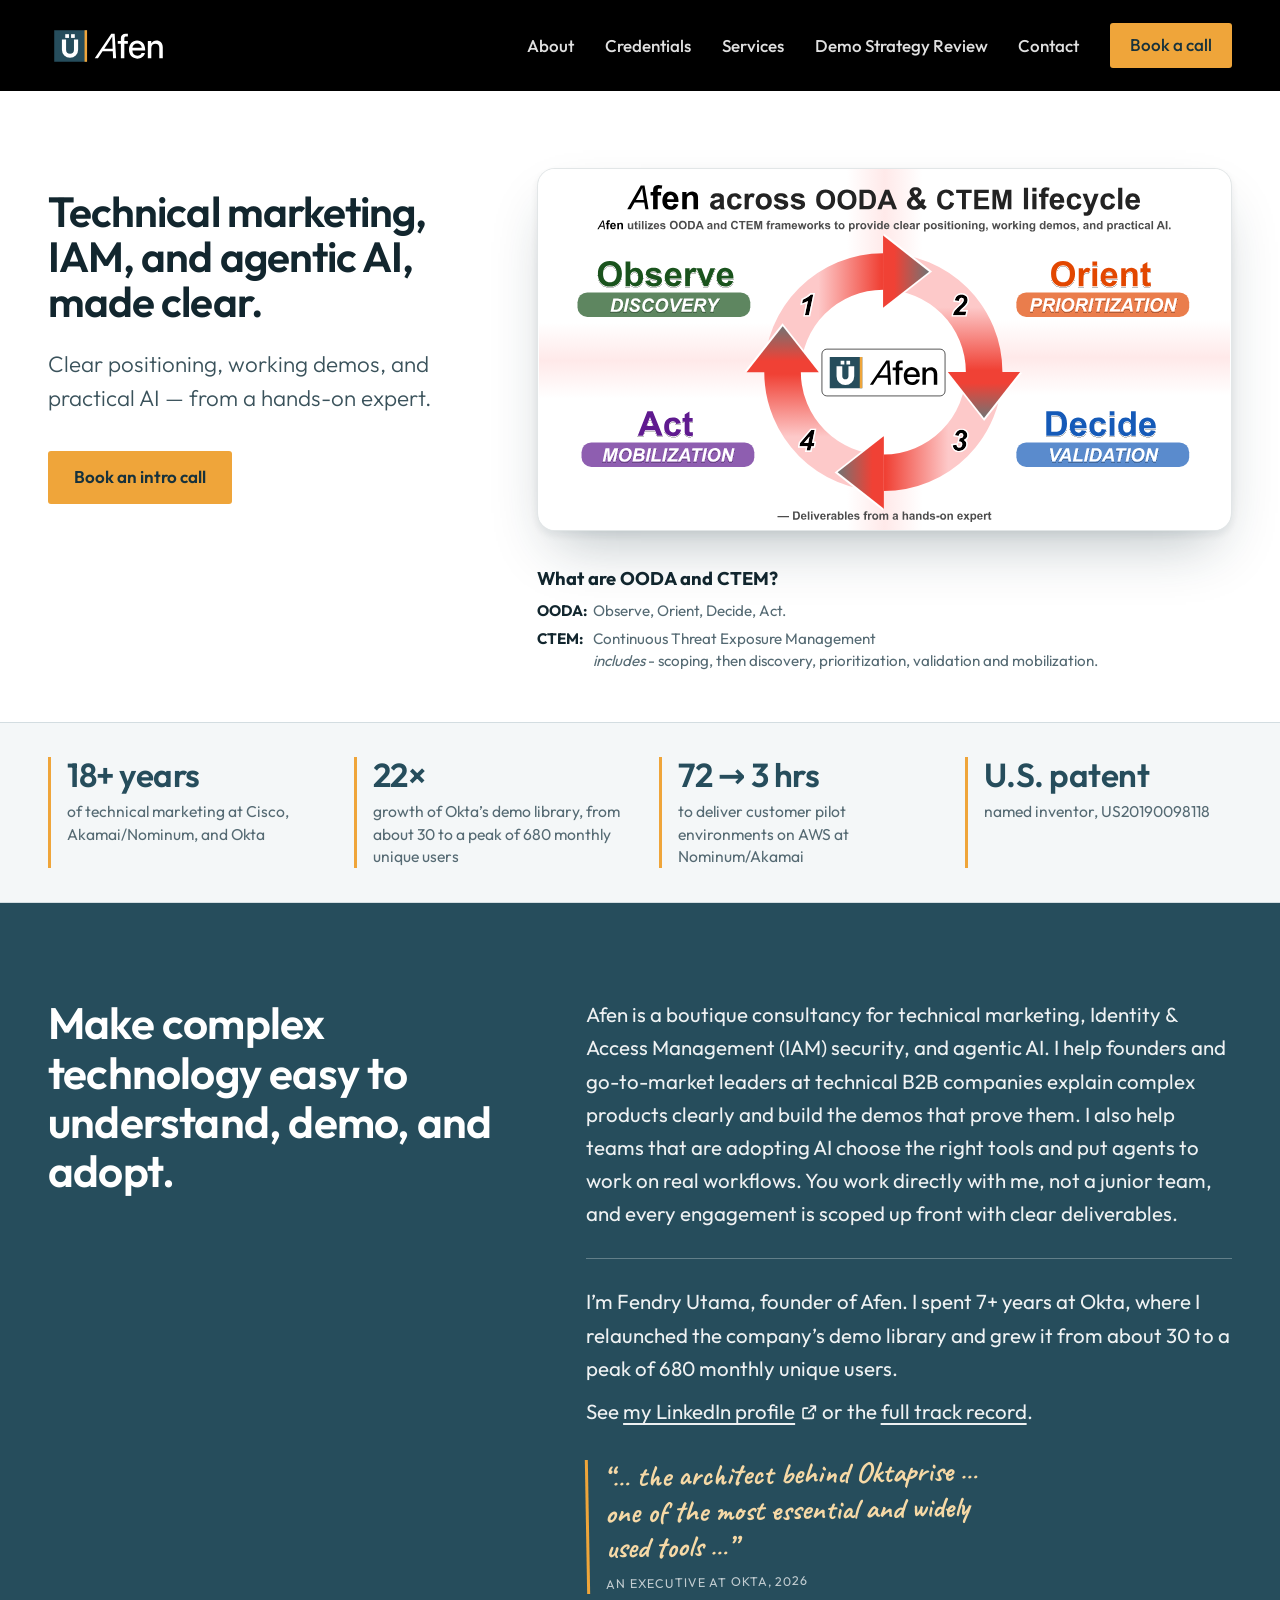
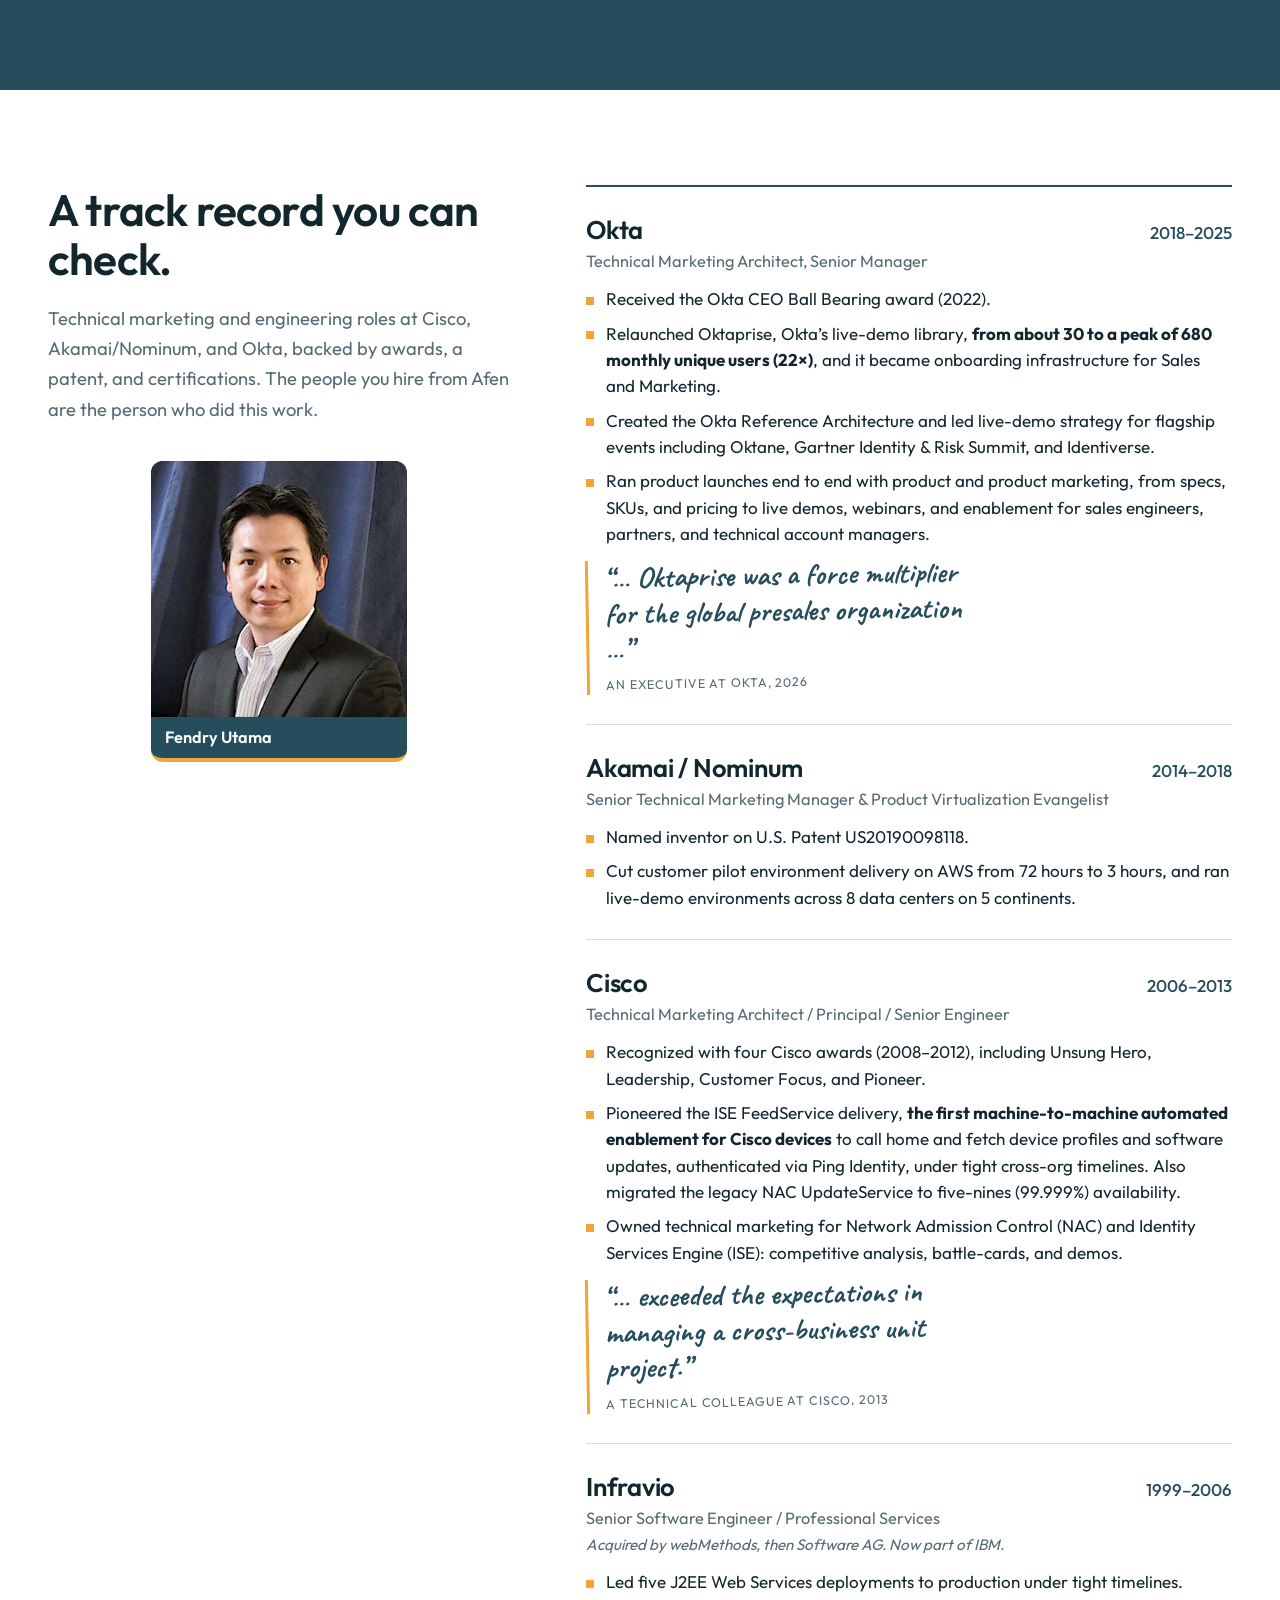
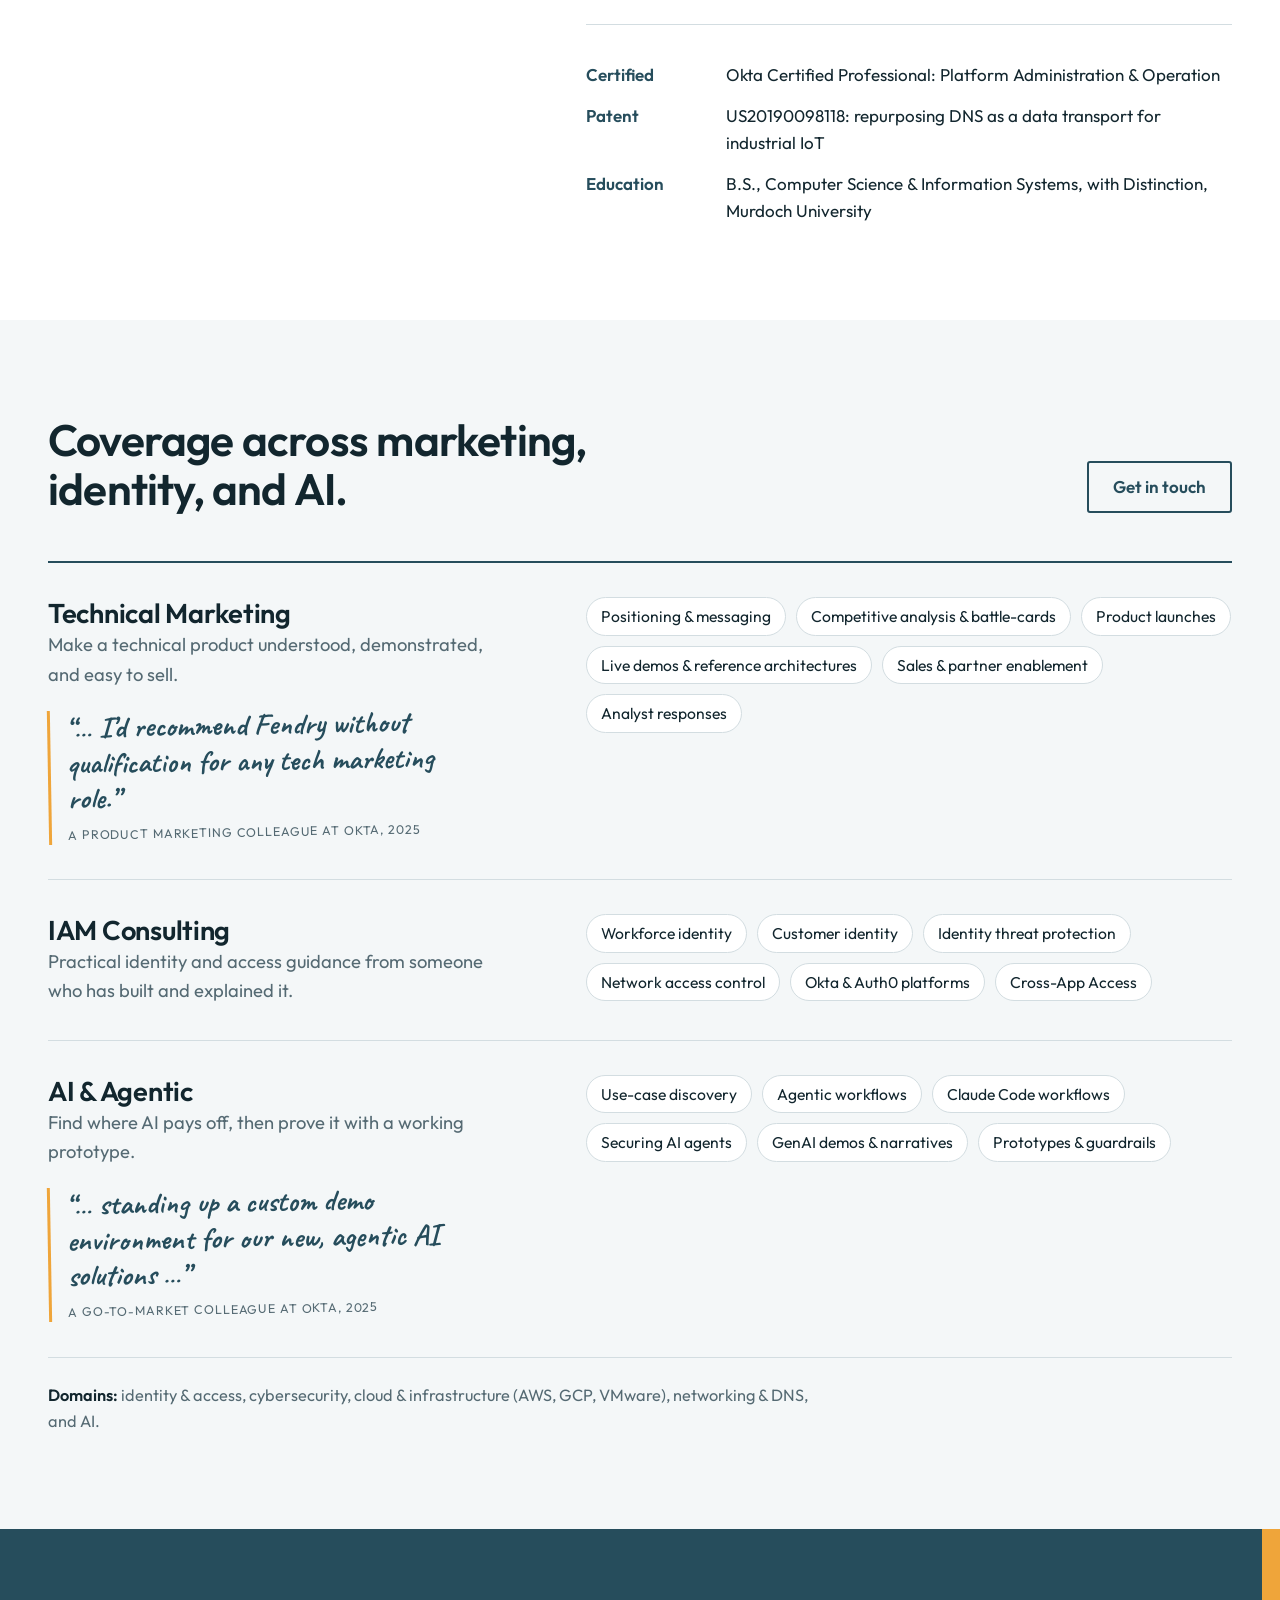
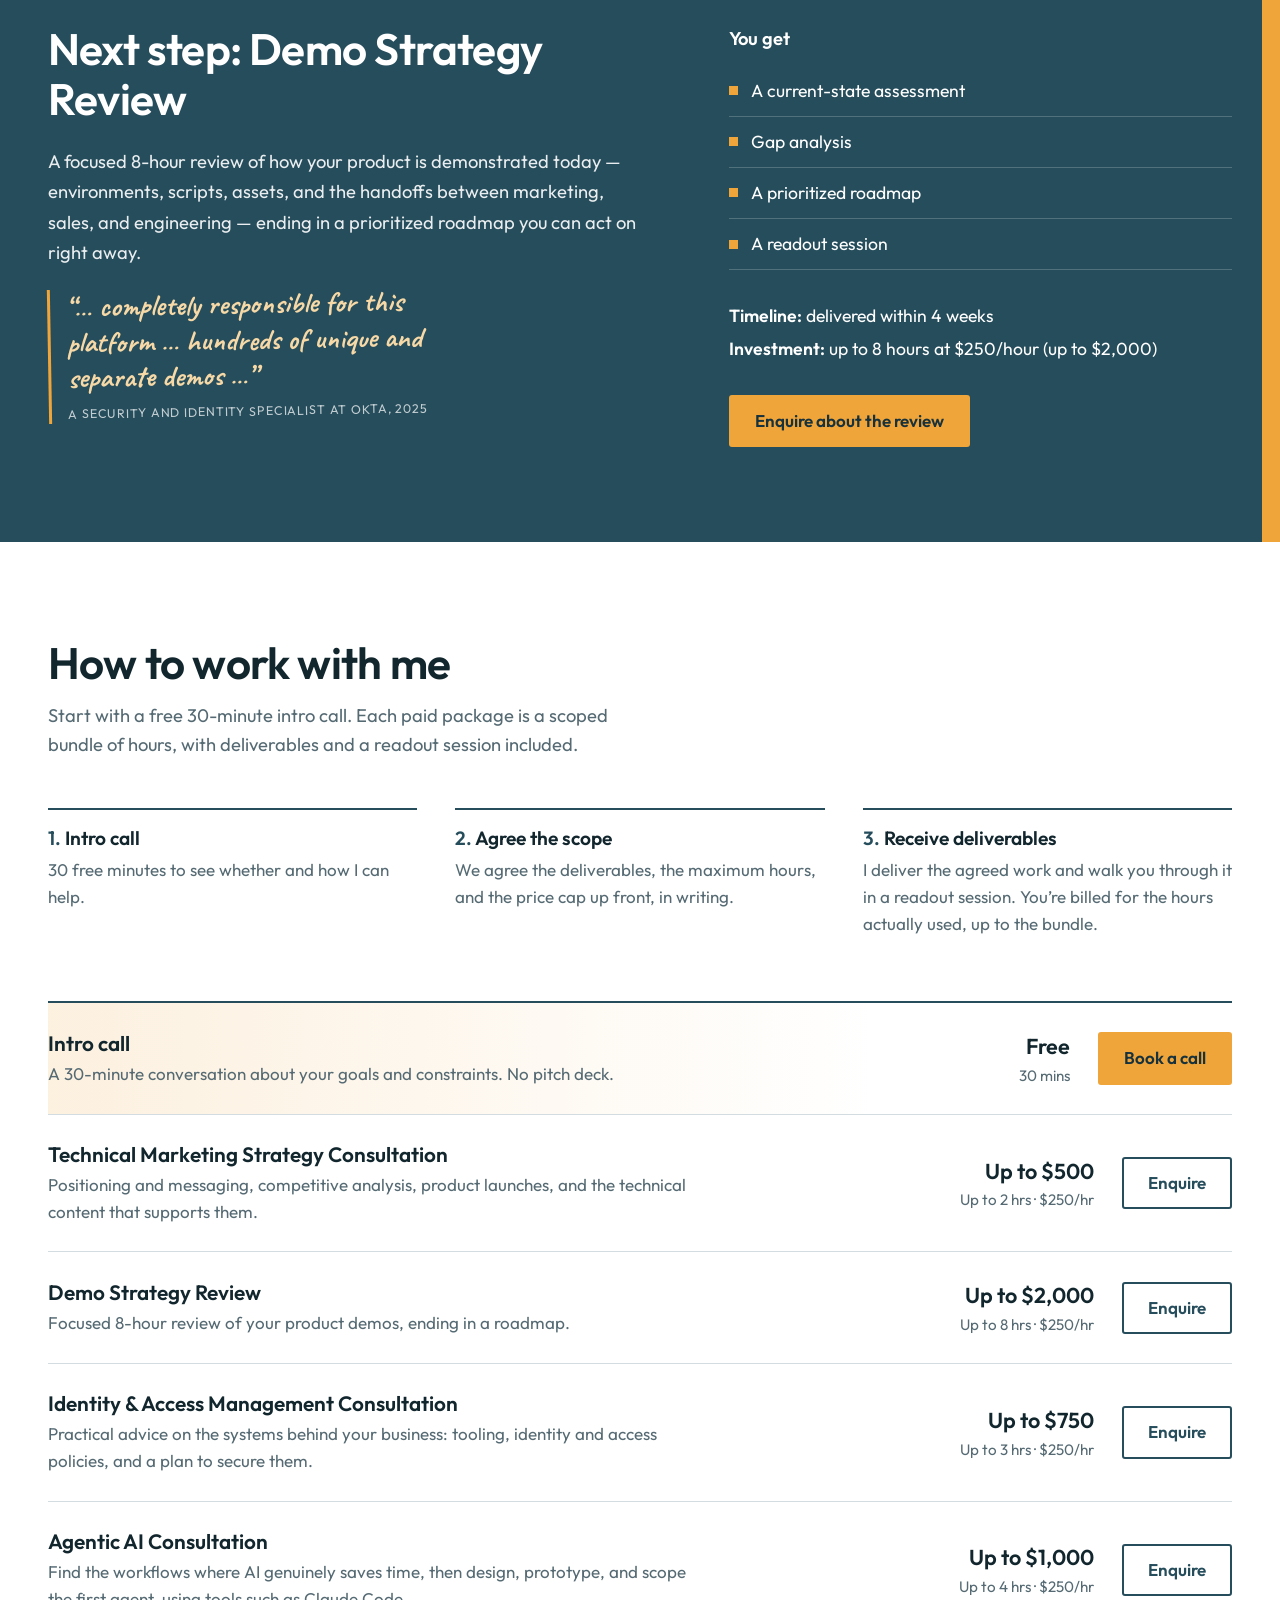
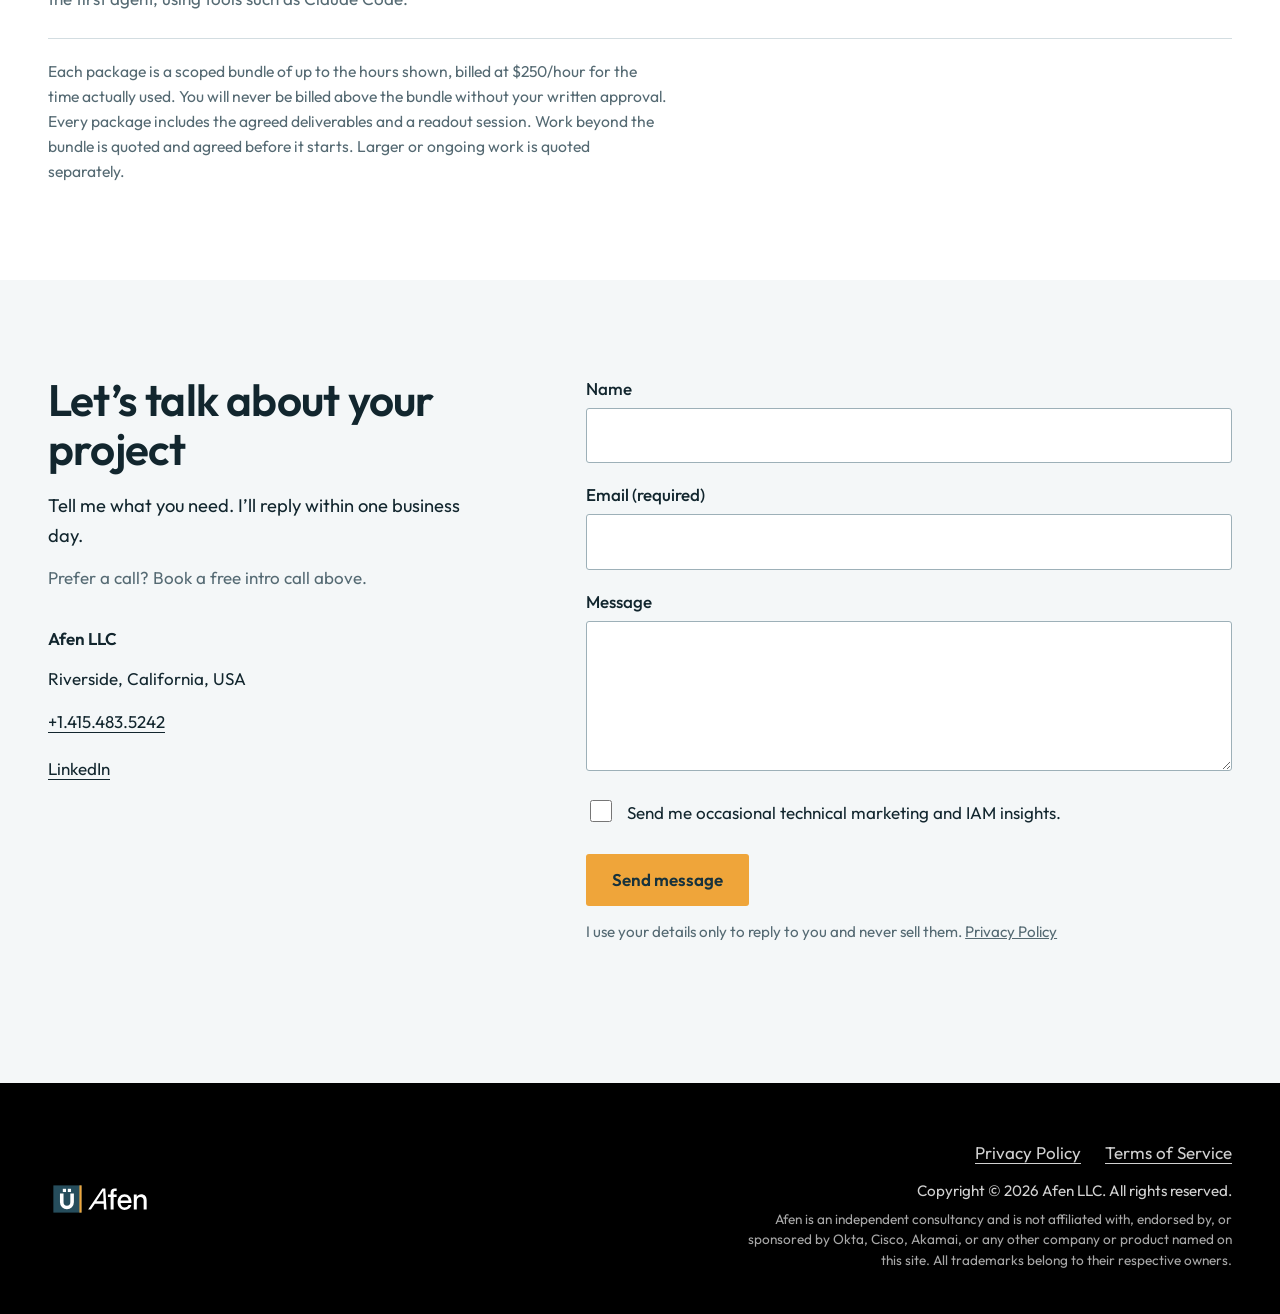
==== commit bac5ecd5: "head v1.3 recommendations head v1.3 recommendations" ====
--- a/index.html
+++ b/index.html
@@ -200,6 +200,7 @@
       <div>
         <p>Afen is a boutique consultancy for technical marketing, Identity &amp; Access Management (IAM) security, and agentic AI. I help founders and go-to-market leaders at technical B2B companies explain complex products clearly and build the demos that prove them. I also help teams that are adopting AI choose the right tools and put agents to work on real workflows. You work directly with me, not a junior team, and every engagement is scoped up front with clear deliverables.</p>
         <p class="proof">I’m Fendry Utama, founder of Afen. I spent 7+ years at Okta, where I relaunched the company’s demo library and grew it from about 30 to a peak of 680 monthly unique users.<br>See&nbsp;<a href="https://www.linkedin.com/in/fendryutama/" target="_blank" rel="noopener noreferrer" aria-label="my LinkedIn profile (opens in a new tab)">my LinkedIn profile<svg class="ext-icon" viewBox="0 0 16 16" width="16" height="16" aria-hidden="true" focusable="false"><path d="M9.5 2H14v4.5M14 2 7.5 8.5M12 9.5V13a1 1 0 0 1-1 1H3a1 1 0 0 1-1-1V5a1 1 0 0 1 1-1h3.5" fill="none" stroke="currentColor" stroke-width="1.6" stroke-linecap="round" stroke-linejoin="round"/></svg></a> or the <a href="#credentials">full track record</a>.</p>
+        <blockquote class="hand"><p>“… the architect behind Oktaprise … one of the most essential and widely used tools …”</p><cite>An executive at Okta, 2026</cite></blockquote>
       </div>
     </div>
   </section>
@@ -221,10 +222,11 @@
             <p class="tl-role">Technical Marketing Architect, Senior Manager</p>
             <ul>
               <li>Received the Okta CEO Ball Bearing award (2022).</li>
-              <li>Relaunched Oktaprise, Okta’s live-demo library, from about 30 to a peak of 680 monthly unique users (22&times;), and it became onboarding infrastructure for Sales and Marketing.</li>
+              <li>Relaunched Oktaprise, Okta’s live-demo library, <strong>from about 30 to a peak of 680 monthly unique users (22&times;)</strong>, and it became onboarding infrastructure for Sales and Marketing.</li>
               <li>Created the Okta Reference Architecture and led live-demo strategy for flagship events including Oktane, Gartner Identity &amp; Risk Summit, and Identiverse.</li>
               <li>Ran product launches end to end with product and product marketing, from specs, SKUs, and pricing to live demos, webinars, and enablement for sales engineers, partners, and technical account managers.</li>
             </ul>
+            <blockquote class="hand"><p>“… Oktaprise was a force multiplier for the global presales organization …”</p><cite>An executive at Okta, 2026</cite></blockquote>
           </li>
           <li>
             <div class="tl-head"><h3>Akamai / Nominum</h3><span>2014&ndash;2018</span></div>
@@ -242,6 +244,7 @@
               <li>Pioneered the ISE FeedService delivery, <strong>the first machine-to-machine automated enablement for Cisco devices</strong> to call home and fetch device profiles and software updates, authenticated via Ping Identity, under tight cross-org timelines. Also migrated the legacy NAC UpdateService to five-nines (99.999%) availability.</li>
               <li>Owned technical marketing for Network Admission Control (NAC) and Identity Services Engine (ISE): competitive analysis, battle-cards, and demos.</li>
             </ul>
+            <blockquote class="hand"><p>“… exceeded the expectations in managing a cross-business unit project.”</p><cite>A technical colleague at Cisco, 2013</cite></blockquote>
           </li>
           <li>
             <div class="tl-head"><h3>Infravio</h3><span>1999&ndash;2006</span></div>
@@ -269,7 +272,7 @@
       </div>
       <div class="rows">
         <div class="row">
-          <div><h3>Technical Marketing</h3><p>Make a technical product understood, demonstrated, and easy to sell.</p></div>
+          <div><h3>Technical Marketing</h3><p>Make a technical product understood, demonstrated, and easy to sell.</p><blockquote class="hand"><p>“… I’d recommend Fendry without qualification for any tech marketing role.”</p><cite>A product marketing colleague at Okta, 2025</cite></blockquote></div>
           <ul class="chips" aria-label="Technical Marketing coverage">
             <li>Positioning &amp; messaging</li><li>Competitive analysis &amp; battle-cards</li><li>Product launches</li><li>Live demos &amp; reference architectures</li><li>Sales &amp; partner enablement</li><li>Analyst responses</li>
           </ul>
@@ -281,7 +284,7 @@
           </ul>
         </div>
         <div class="row">
-          <div><h3>AI &amp; Agentic</h3><p>Find where AI pays off, then prove it with a working prototype.</p></div>
+          <div><h3>AI &amp; Agentic</h3><p>Find where AI pays off, then prove it with a working prototype.</p><blockquote class="hand"><p>“… standing up a custom demo environment for our new, agentic AI solutions …”</p><cite>A go-to-market colleague at Okta, 2025</cite></blockquote></div>
           <ul class="chips" aria-label="AI and Agentic coverage">
             <li>Use-case discovery</li><li>Agentic workflows</li><li>Claude Code workflows</li><li>Securing AI agents</li><li>GenAI demos &amp; narratives</li><li>Prototypes &amp; guardrails</li>
           </ul>
@@ -296,6 +299,7 @@
       <div>
         <h2 id="review-h">Next step: Demo Strategy Review</h2>
         <p class="lead">A focused 8-hour review of how your product is demonstrated today — environments, scripts, assets, and the handoffs between marketing, sales, and engineering — ending in a prioritized roadmap you can act on right away.</p>
+        <blockquote class="hand"><p>“… completely responsible for this platform … hundreds of unique and separate demos …”</p><cite>A security and identity specialist at Okta, 2025</cite></blockquote>
       </div>
       <div>
         <h3>You get</h3>
--- a/assets/script/styles.css
+++ b/assets/script/styles.css
@@ -215,3 +215,13 @@
 .notfound{padding-block:clamp(72px,12vw,160px)}
 .notfound h1{font-size:clamp(2rem,4.5vw,3rem);font-weight:600;letter-spacing:-.02em}
 .notfound p{margin:14px 0 28px;color:var(--muted);font-size:1.15rem}
+
+@font-face{font-family:"Caveat";font-style:normal;font-weight:700;font-display:swap;src:url(../fonts/caveat-700.woff2) format("woff2")}
+/* Handwriting margin notes (colleague excerpts) */
+.hand{margin:22px 0 0;max-width:36ch;padding-left:16px;border-left:3px solid var(--amber);transform:rotate(-1deg);transform-origin:left center}
+.hand p{margin:0;font-family:"Caveat","Bradley Hand","Segoe Print",cursive;font-size:1.85rem;line-height:1.2;color:var(--teal);font-weight:700}
+.hand cite{display:block;margin-top:8px;font-family:var(--font);font-style:normal;font-size:.78rem;letter-spacing:.07em;text-transform:uppercase;color:var(--muted)}
+.on-dark .hand p{color:#F6D9A6}
+.on-dark .hand cite{color:rgba(255,255,255,.72)}
+.timeline .hand{margin-top:14px}
+@media (max-width:700px){.hand{transform:none;max-width:none}}
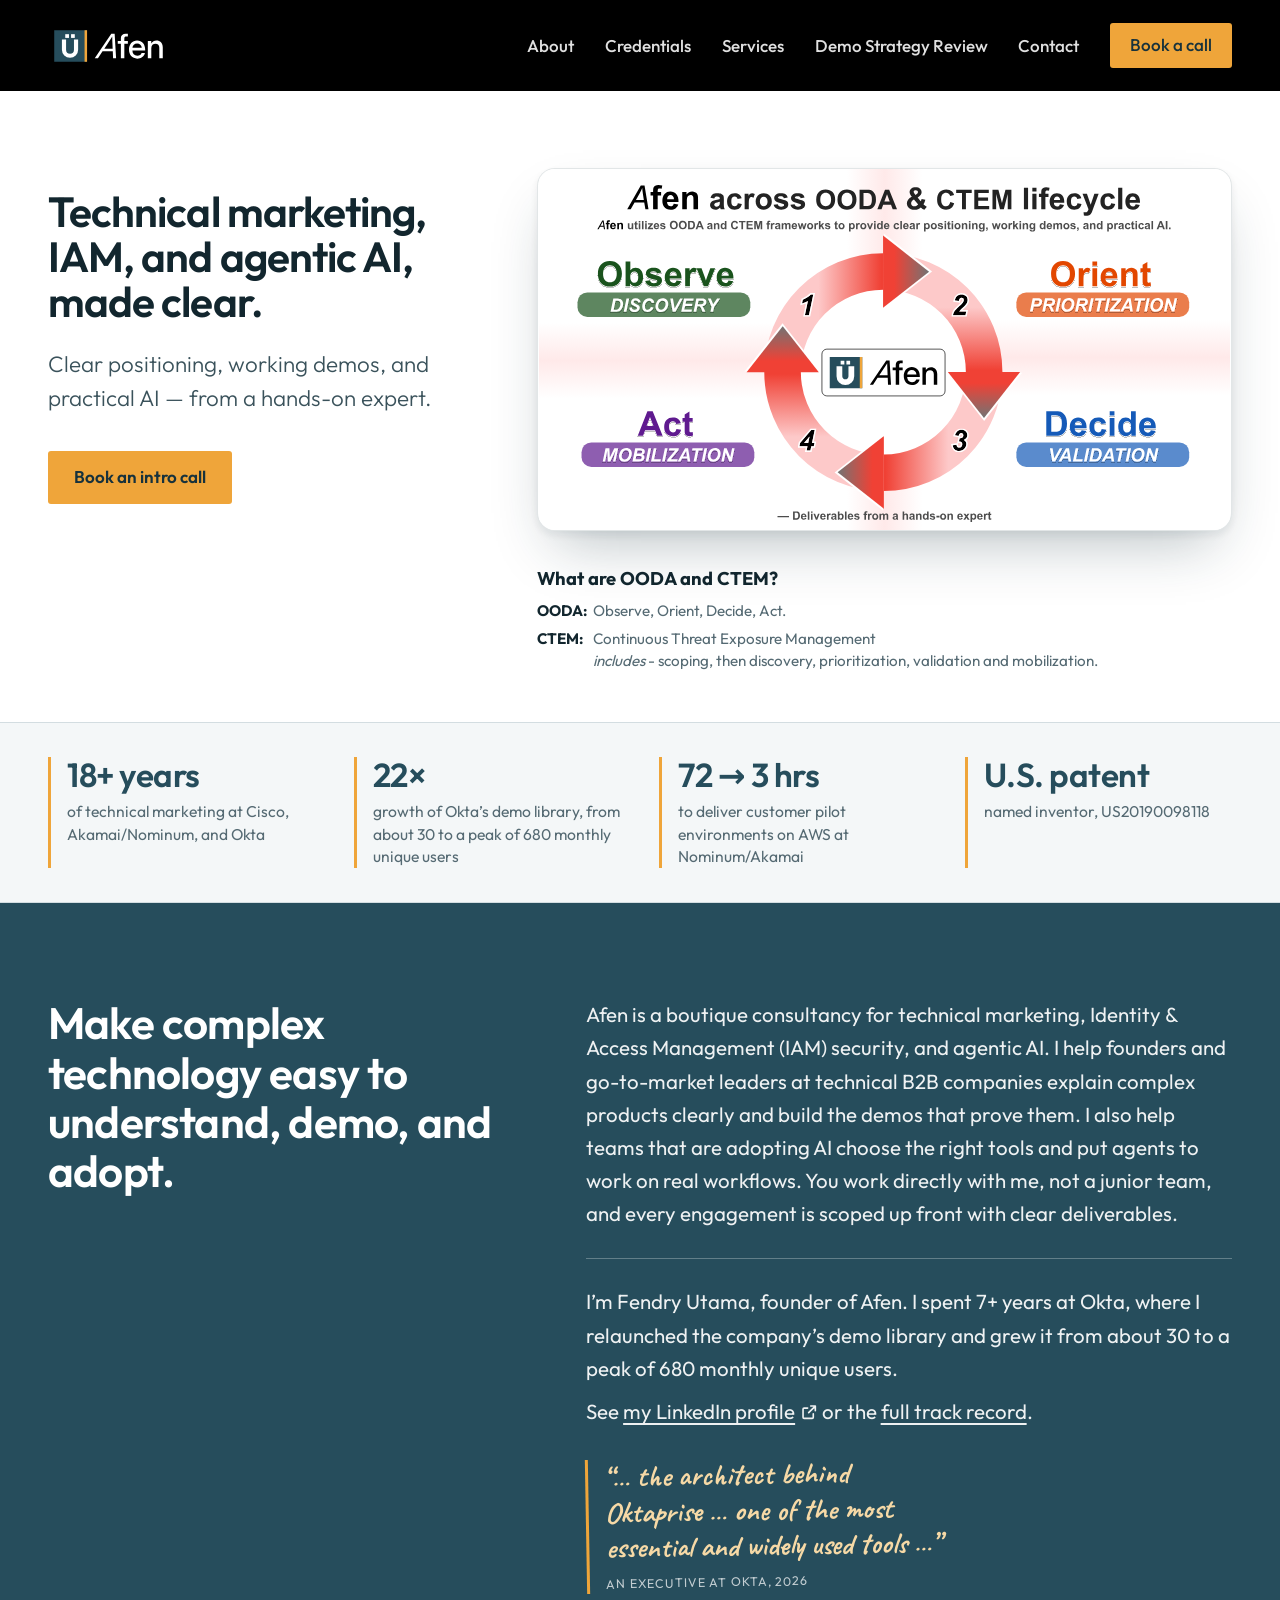
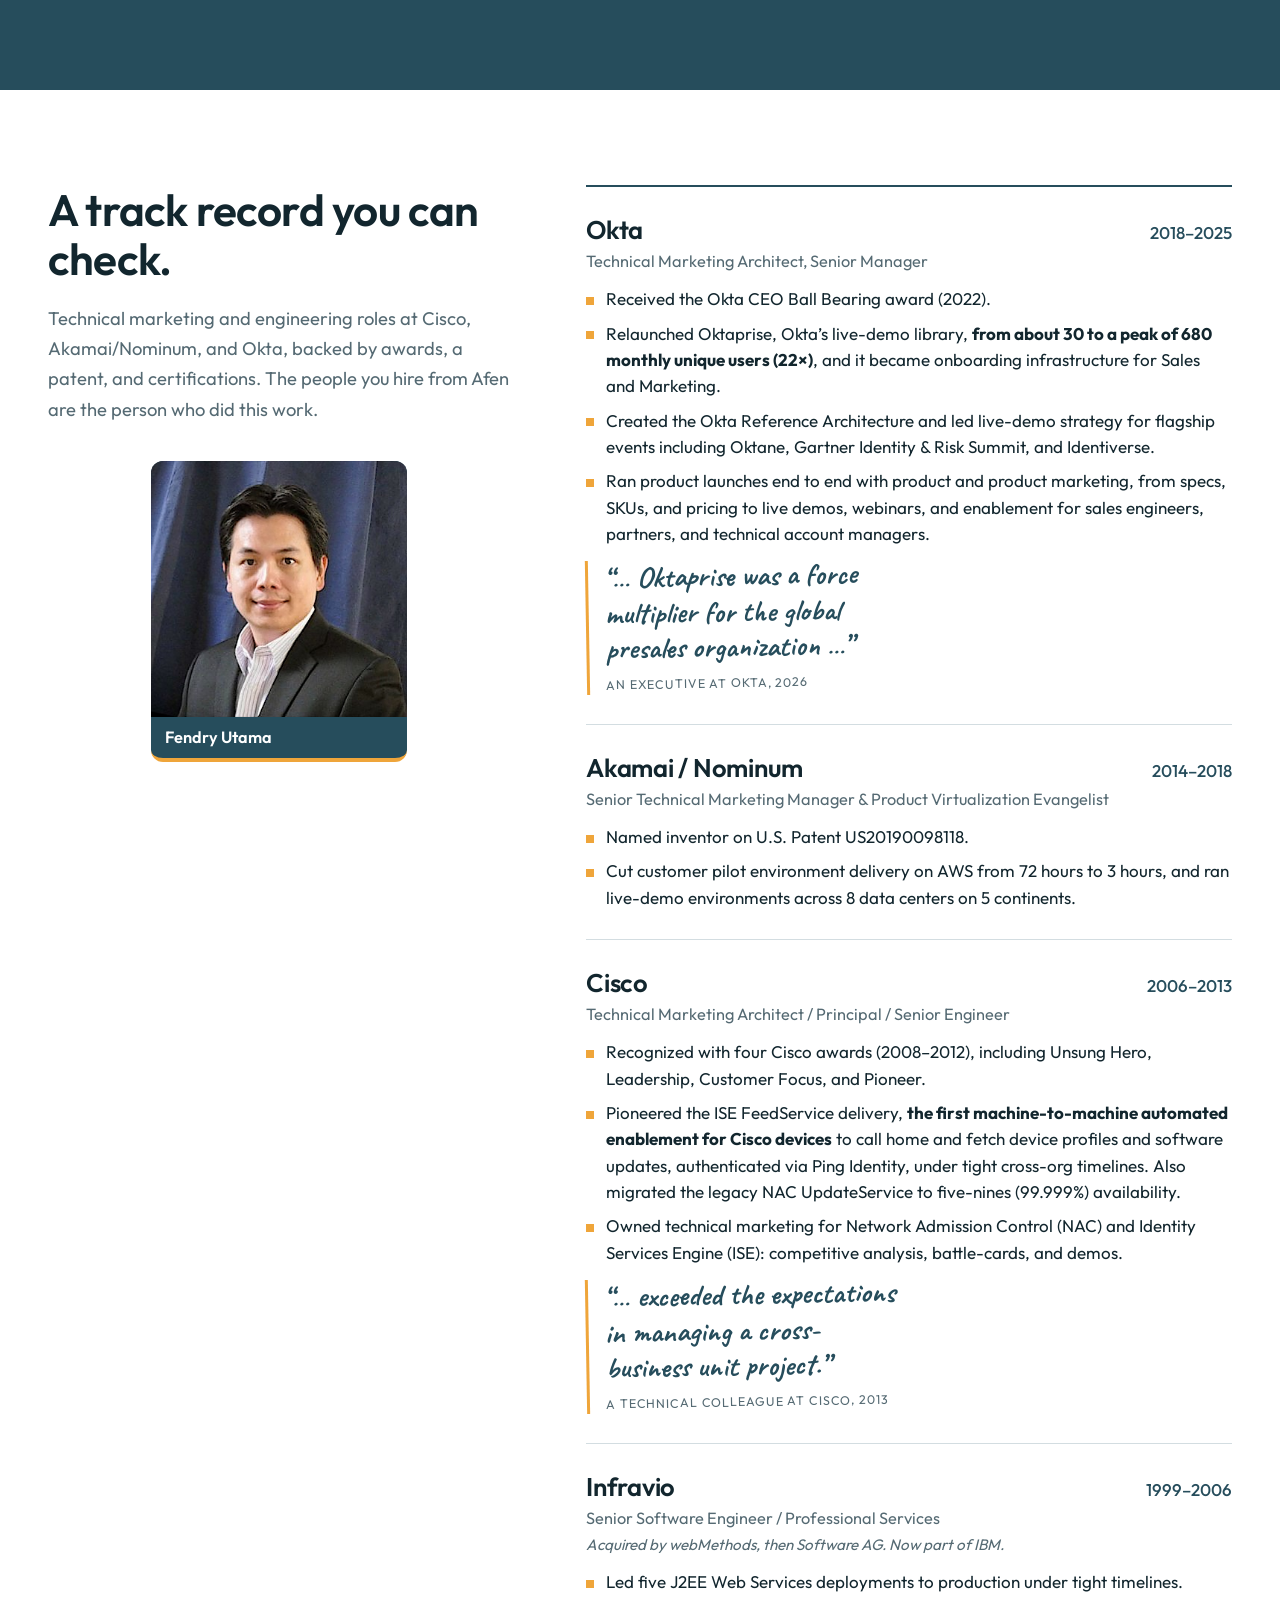
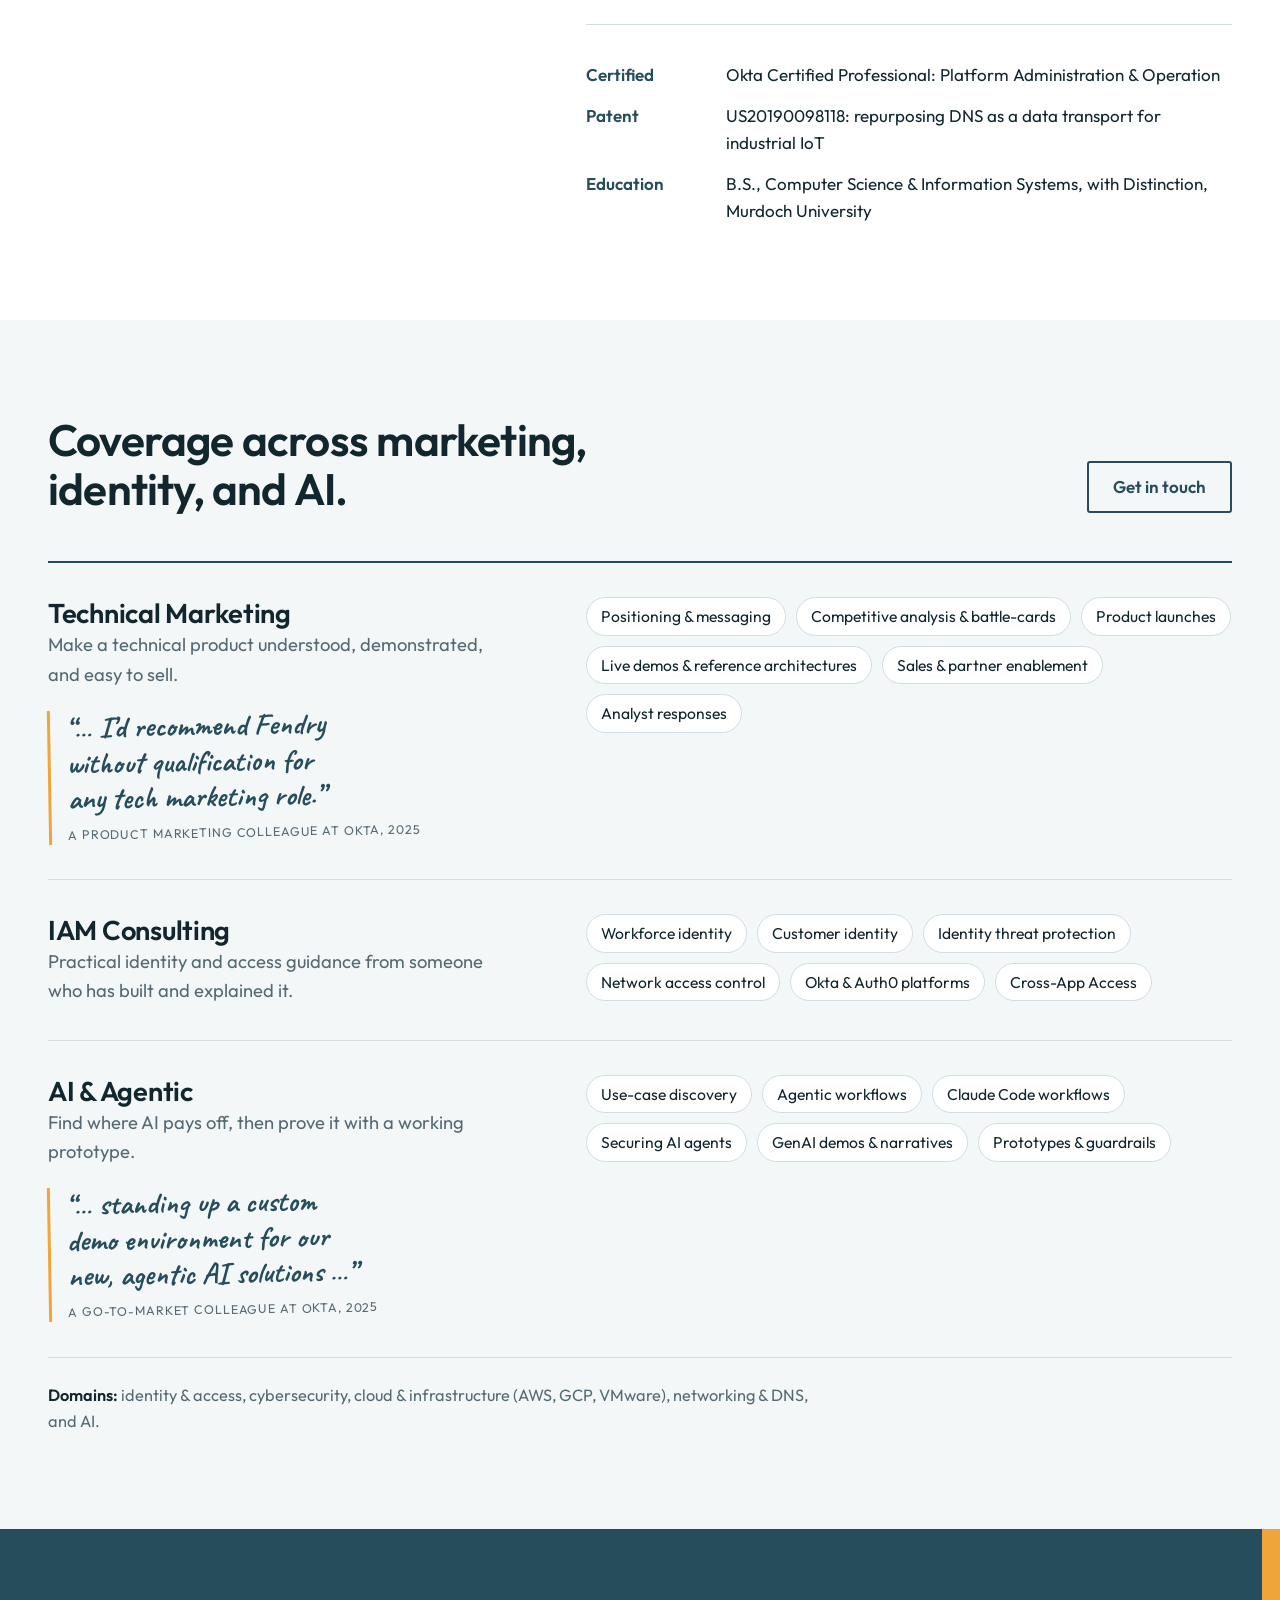
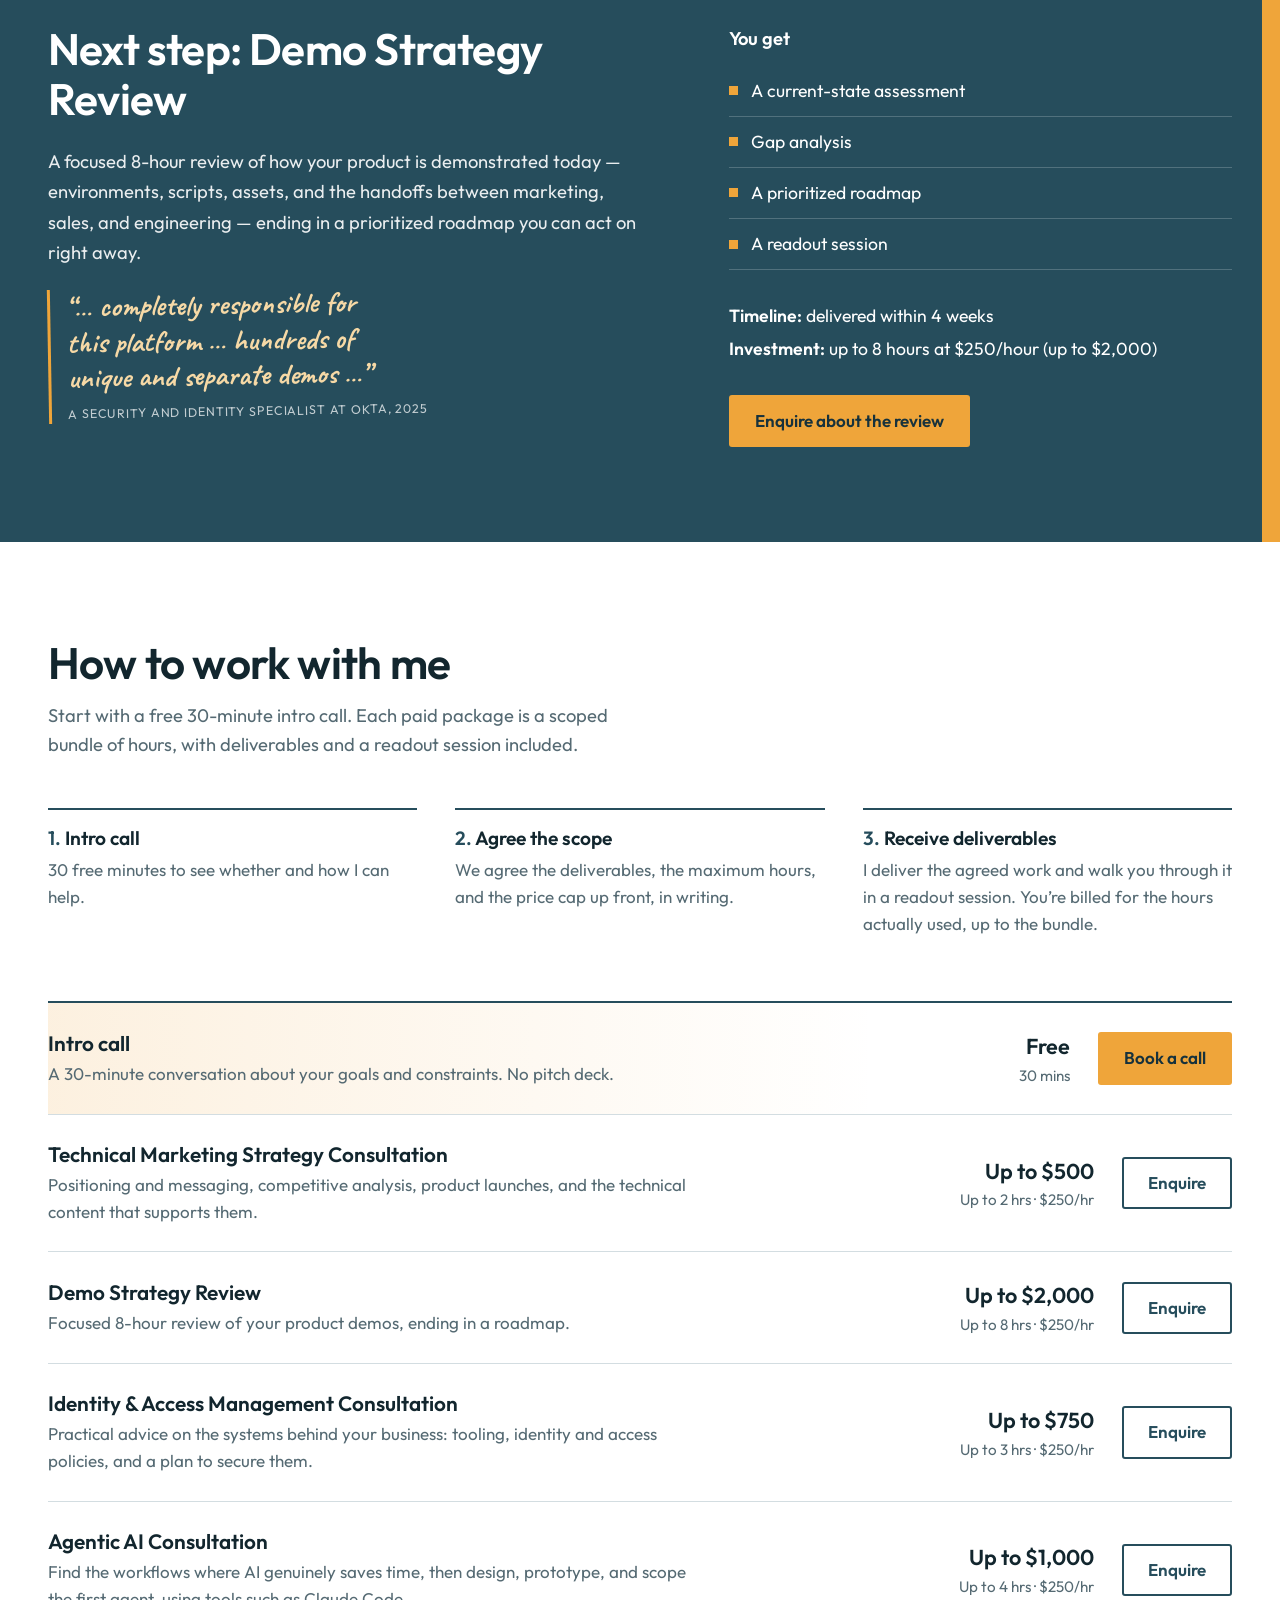
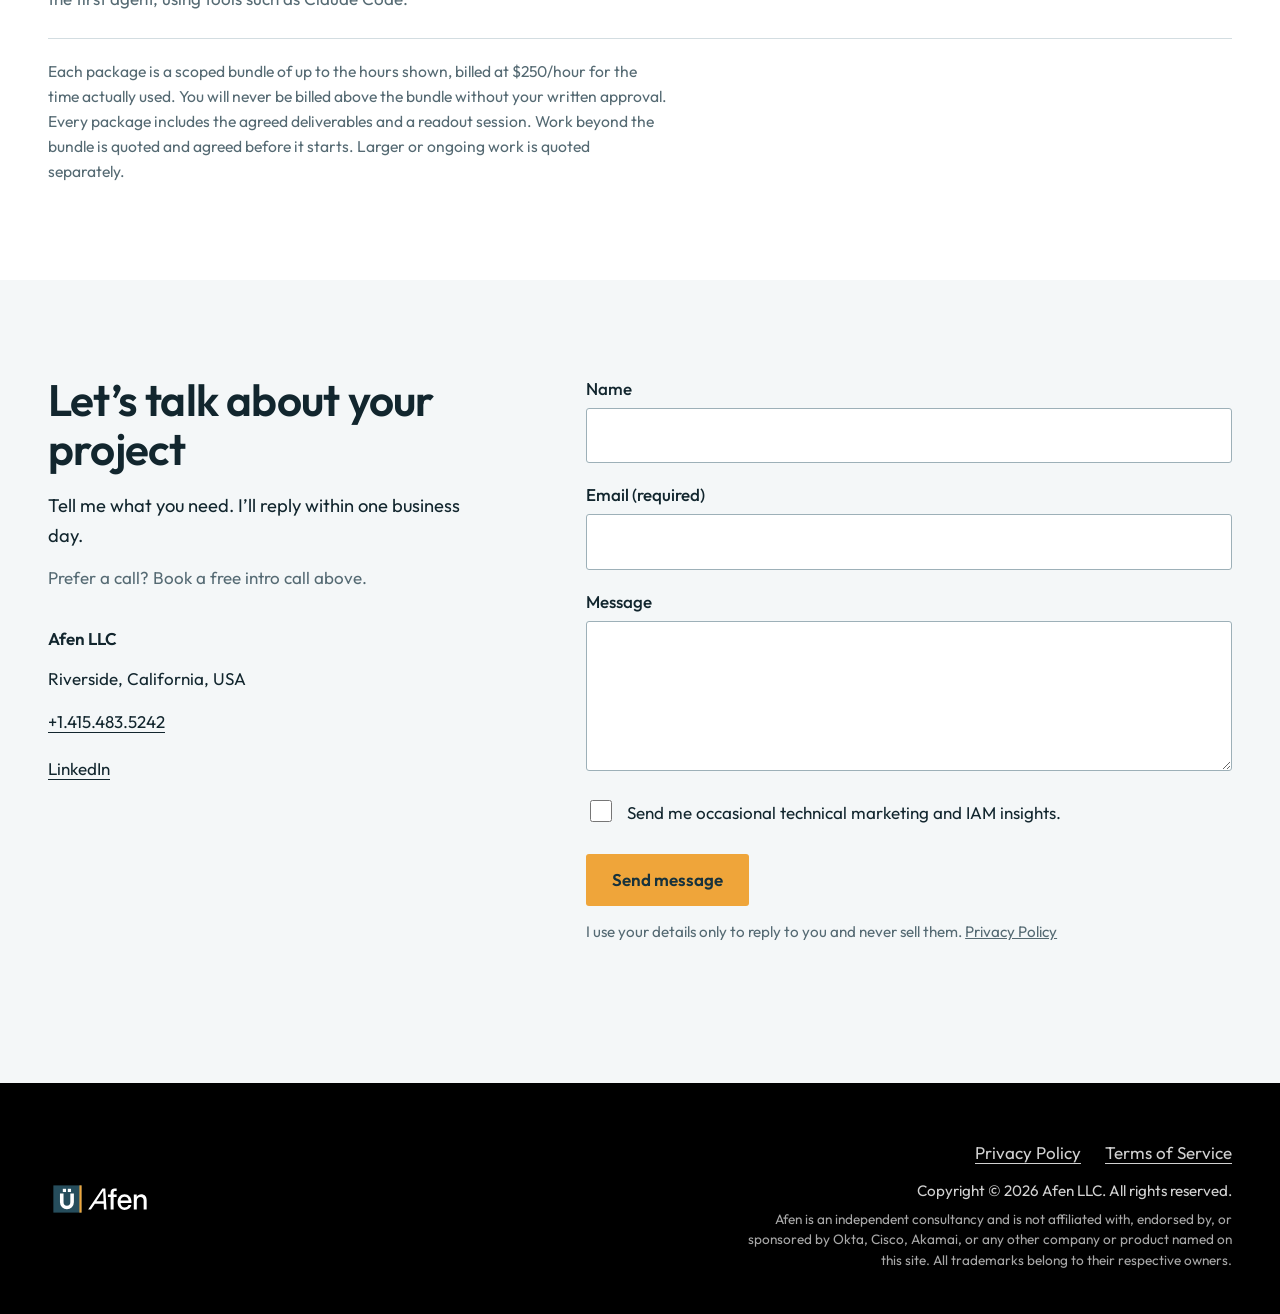
==== commit ac8fa7c2: "recommendation: fix visual flaw recommendation: fix visual flaw" ====
--- a/index.html
+++ b/index.html
@@ -200,7 +200,7 @@
       <div>
         <p>Afen is a boutique consultancy for technical marketing, Identity &amp; Access Management (IAM) security, and agentic AI. I help founders and go-to-market leaders at technical B2B companies explain complex products clearly and build the demos that prove them. I also help teams that are adopting AI choose the right tools and put agents to work on real workflows. You work directly with me, not a junior team, and every engagement is scoped up front with clear deliverables.</p>
         <p class="proof">I’m Fendry Utama, founder of Afen. I spent 7+ years at Okta, where I relaunched the company’s demo library and grew it from about 30 to a peak of 680 monthly unique users.<br>See&nbsp;<a href="https://www.linkedin.com/in/fendryutama/" target="_blank" rel="noopener noreferrer" aria-label="my LinkedIn profile (opens in a new tab)">my LinkedIn profile<svg class="ext-icon" viewBox="0 0 16 16" width="16" height="16" aria-hidden="true" focusable="false"><path d="M9.5 2H14v4.5M14 2 7.5 8.5M12 9.5V13a1 1 0 0 1-1 1H3a1 1 0 0 1-1-1V5a1 1 0 0 1 1-1h3.5" fill="none" stroke="currentColor" stroke-width="1.6" stroke-linecap="round" stroke-linejoin="round"/></svg></a> or the <a href="#credentials">full track record</a>.</p>
-        <blockquote class="hand"><p>“… the architect behind Oktaprise … one of the most essential and widely used tools …”</p><cite>An executive at Okta, 2026</cite></blockquote>
+        <blockquote class="hand"><p>“…&nbsp;the architect behind Oktaprise … one of the most essential and widely used tools&nbsp;…”</p><cite>An executive at Okta, 2026</cite></blockquote>
       </div>
     </div>
   </section>
@@ -226,7 +226,7 @@
               <li>Created the Okta Reference Architecture and led live-demo strategy for flagship events including Oktane, Gartner Identity &amp; Risk Summit, and Identiverse.</li>
               <li>Ran product launches end to end with product and product marketing, from specs, SKUs, and pricing to live demos, webinars, and enablement for sales engineers, partners, and technical account managers.</li>
             </ul>
-            <blockquote class="hand"><p>“… Oktaprise was a force multiplier for the global presales organization …”</p><cite>An executive at Okta, 2026</cite></blockquote>
+            <blockquote class="hand"><p>“…&nbsp;Oktaprise was a force multiplier for the global presales organization&nbsp;…”</p><cite>An executive at Okta, 2026</cite></blockquote>
           </li>
           <li>
             <div class="tl-head"><h3>Akamai / Nominum</h3><span>2014&ndash;2018</span></div>
@@ -244,7 +244,7 @@
               <li>Pioneered the ISE FeedService delivery, <strong>the first machine-to-machine automated enablement for Cisco devices</strong> to call home and fetch device profiles and software updates, authenticated via Ping Identity, under tight cross-org timelines. Also migrated the legacy NAC UpdateService to five-nines (99.999%) availability.</li>
               <li>Owned technical marketing for Network Admission Control (NAC) and Identity Services Engine (ISE): competitive analysis, battle-cards, and demos.</li>
             </ul>
-            <blockquote class="hand"><p>“… exceeded the expectations in managing a cross-business unit project.”</p><cite>A technical colleague at Cisco, 2013</cite></blockquote>
+            <blockquote class="hand"><p>“…&nbsp;exceeded the expectations in managing a cross-business unit project.”</p><cite>A technical colleague at Cisco, 2013</cite></blockquote>
           </li>
           <li>
             <div class="tl-head"><h3>Infravio</h3><span>1999&ndash;2006</span></div>
@@ -272,7 +272,7 @@
       </div>
       <div class="rows">
         <div class="row">
-          <div><h3>Technical Marketing</h3><p>Make a technical product understood, demonstrated, and easy to sell.</p><blockquote class="hand"><p>“… I’d recommend Fendry without qualification for any tech marketing role.”</p><cite>A product marketing colleague at Okta, 2025</cite></blockquote></div>
+          <div><h3>Technical Marketing</h3><p>Make a technical product understood, demonstrated, and easy to sell.</p><blockquote class="hand"><p>“…&nbsp;I’d recommend Fendry without qualification for any tech marketing role.”</p><cite>A product marketing colleague at Okta, 2025</cite></blockquote></div>
           <ul class="chips" aria-label="Technical Marketing coverage">
             <li>Positioning &amp; messaging</li><li>Competitive analysis &amp; battle-cards</li><li>Product launches</li><li>Live demos &amp; reference architectures</li><li>Sales &amp; partner enablement</li><li>Analyst responses</li>
           </ul>
@@ -284,7 +284,7 @@
           </ul>
         </div>
         <div class="row">
-          <div><h3>AI &amp; Agentic</h3><p>Find where AI pays off, then prove it with a working prototype.</p><blockquote class="hand"><p>“… standing up a custom demo environment for our new, agentic AI solutions …”</p><cite>A go-to-market colleague at Okta, 2025</cite></blockquote></div>
+          <div><h3>AI &amp; Agentic</h3><p>Find where AI pays off, then prove it with a working prototype.</p><blockquote class="hand"><p>“…&nbsp;standing up a custom demo environment for our new, agentic AI solutions&nbsp;…”</p><cite>A go-to-market colleague at Okta, 2025</cite></blockquote></div>
           <ul class="chips" aria-label="AI and Agentic coverage">
             <li>Use-case discovery</li><li>Agentic workflows</li><li>Claude Code workflows</li><li>Securing AI agents</li><li>GenAI demos &amp; narratives</li><li>Prototypes &amp; guardrails</li>
           </ul>
@@ -299,7 +299,7 @@
       <div>
         <h2 id="review-h">Next step: Demo Strategy Review</h2>
         <p class="lead">A focused 8-hour review of how your product is demonstrated today — environments, scripts, assets, and the handoffs between marketing, sales, and engineering — ending in a prioritized roadmap you can act on right away.</p>
-        <blockquote class="hand"><p>“… completely responsible for this platform … hundreds of unique and separate demos …”</p><cite>A security and identity specialist at Okta, 2025</cite></blockquote>
+        <blockquote class="hand"><p>“…&nbsp;completely responsible for this platform … hundreds of unique and separate demos&nbsp;…”</p><cite>A security and identity specialist at Okta, 2025</cite></blockquote>
       </div>
       <div>
         <h3>You get</h3>
--- a/assets/script/styles.css
+++ b/assets/script/styles.css
@@ -219,7 +219,7 @@
 @font-face{font-family:"Caveat";font-style:normal;font-weight:700;font-display:swap;src:url(../fonts/caveat-700.woff2) format("woff2")}
 /* Handwriting margin notes (colleague excerpts) */
 .hand{margin:22px 0 0;max-width:36ch;padding-left:16px;border-left:3px solid var(--amber);transform:rotate(-1deg);transform-origin:left center}
-.hand p{margin:0;font-family:"Caveat","Bradley Hand","Segoe Print",cursive;font-size:1.85rem;line-height:1.2;color:var(--teal);font-weight:700}
+.hand p{margin:0;font-family:"Caveat","Bradley Hand","Segoe Print",cursive;font-size:1.85rem;line-height:1.2;color:var(--teal);font-weight:700;text-wrap:balance}
 .hand cite{display:block;margin-top:8px;font-family:var(--font);font-style:normal;font-size:.78rem;letter-spacing:.07em;text-transform:uppercase;color:var(--muted)}
 .on-dark .hand p{color:#F6D9A6}
 .on-dark .hand cite{color:rgba(255,255,255,.72)}
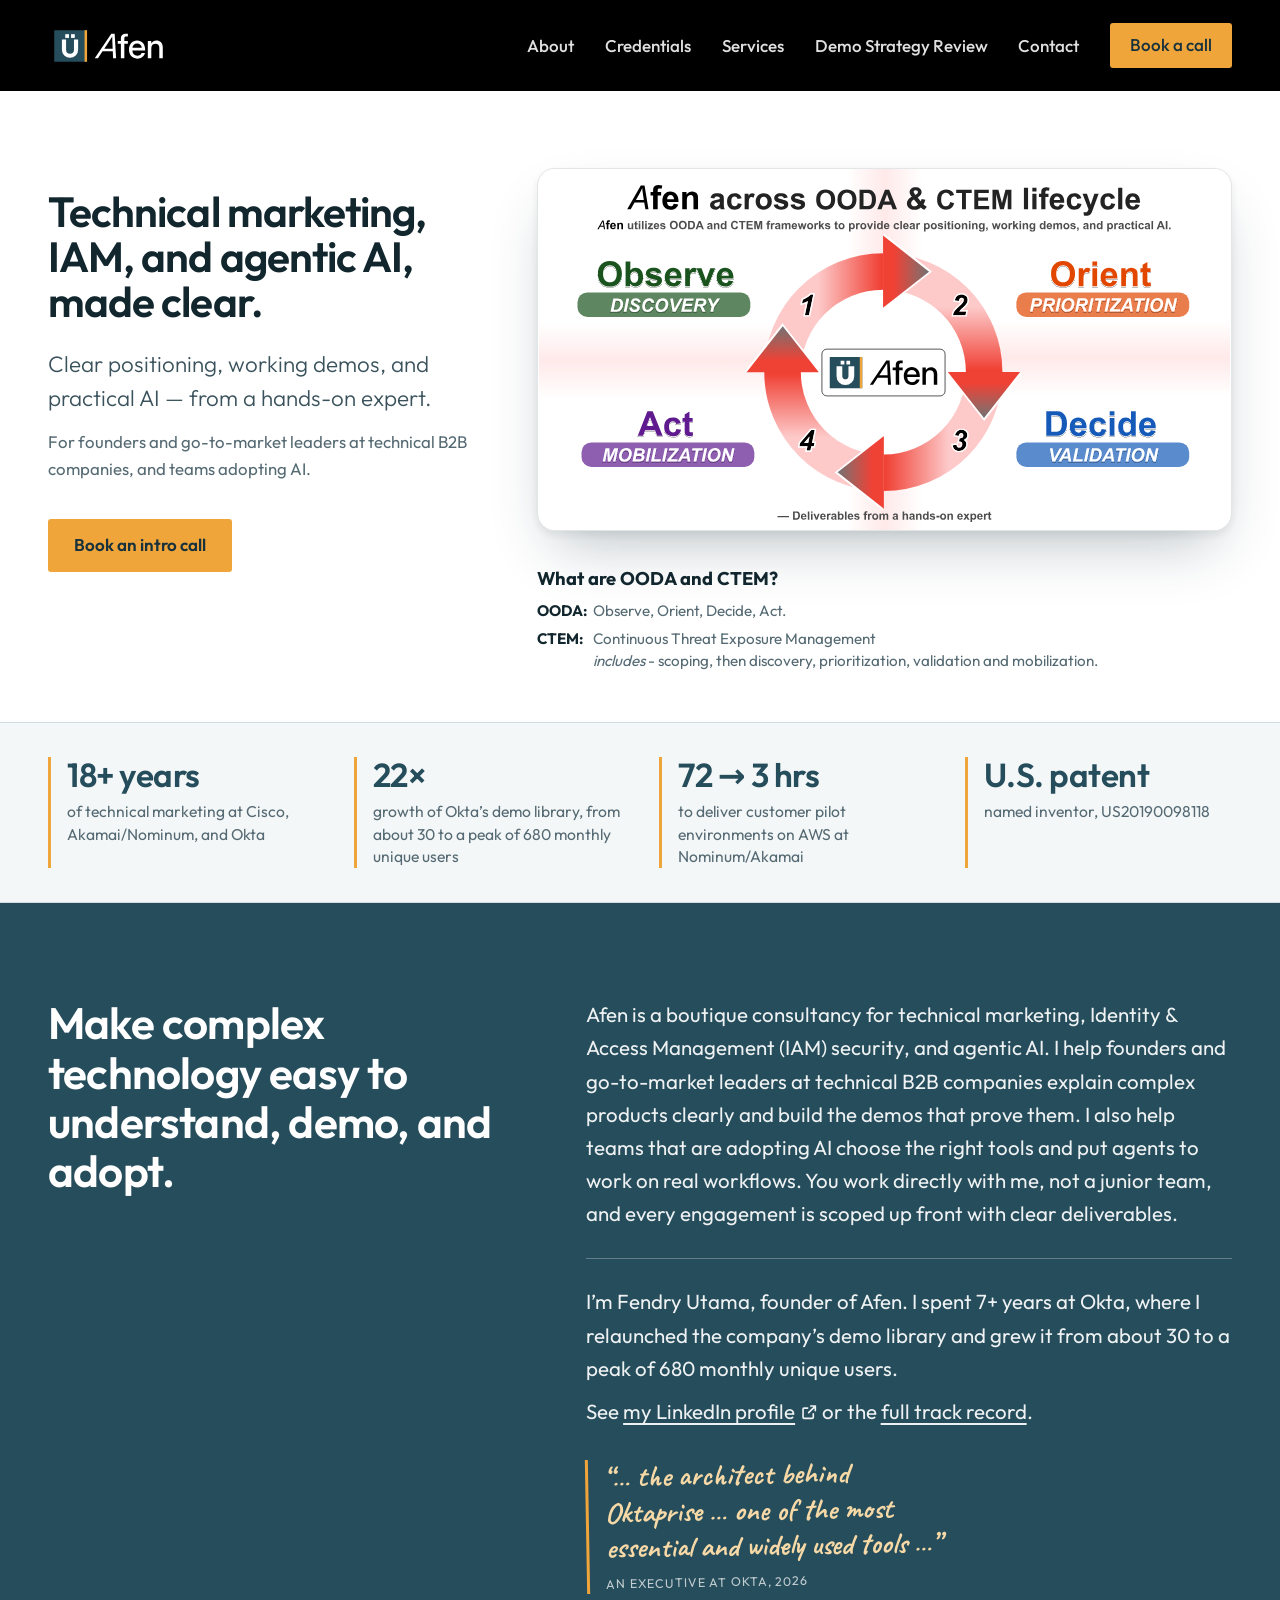
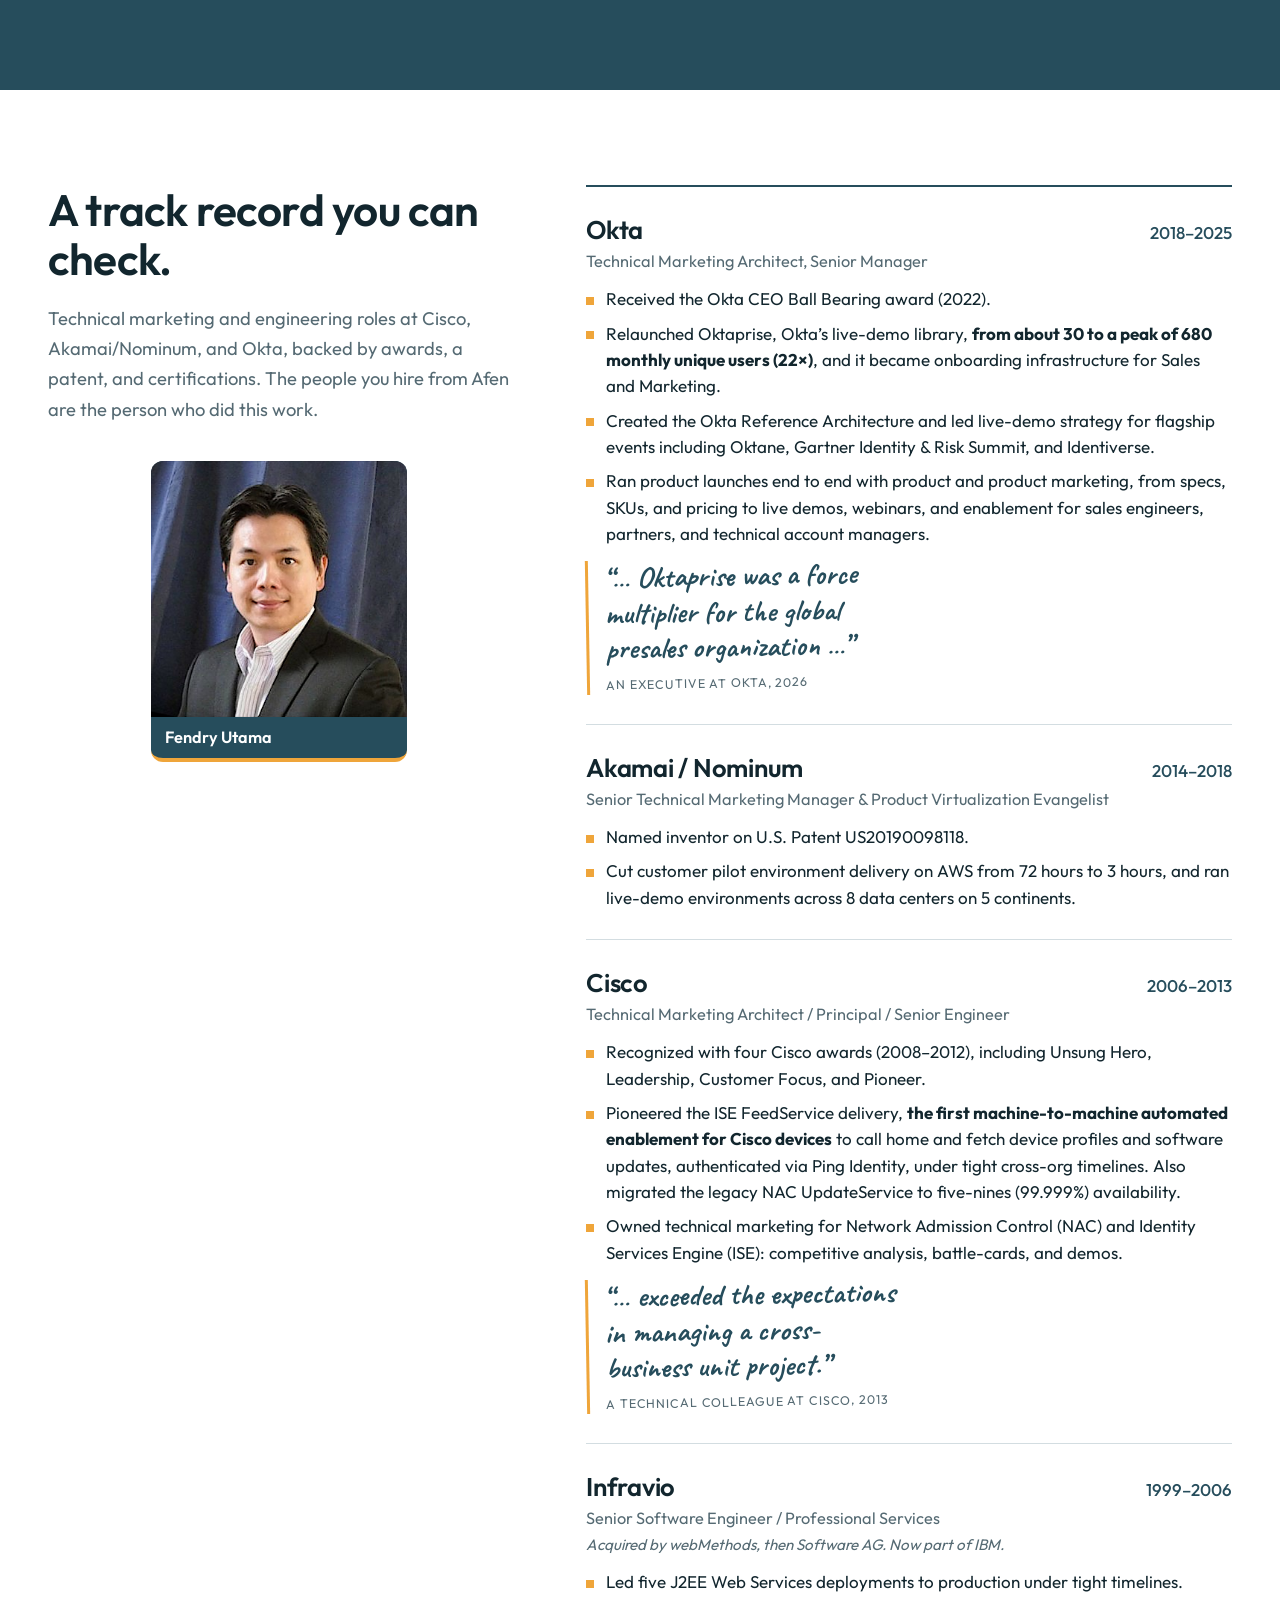
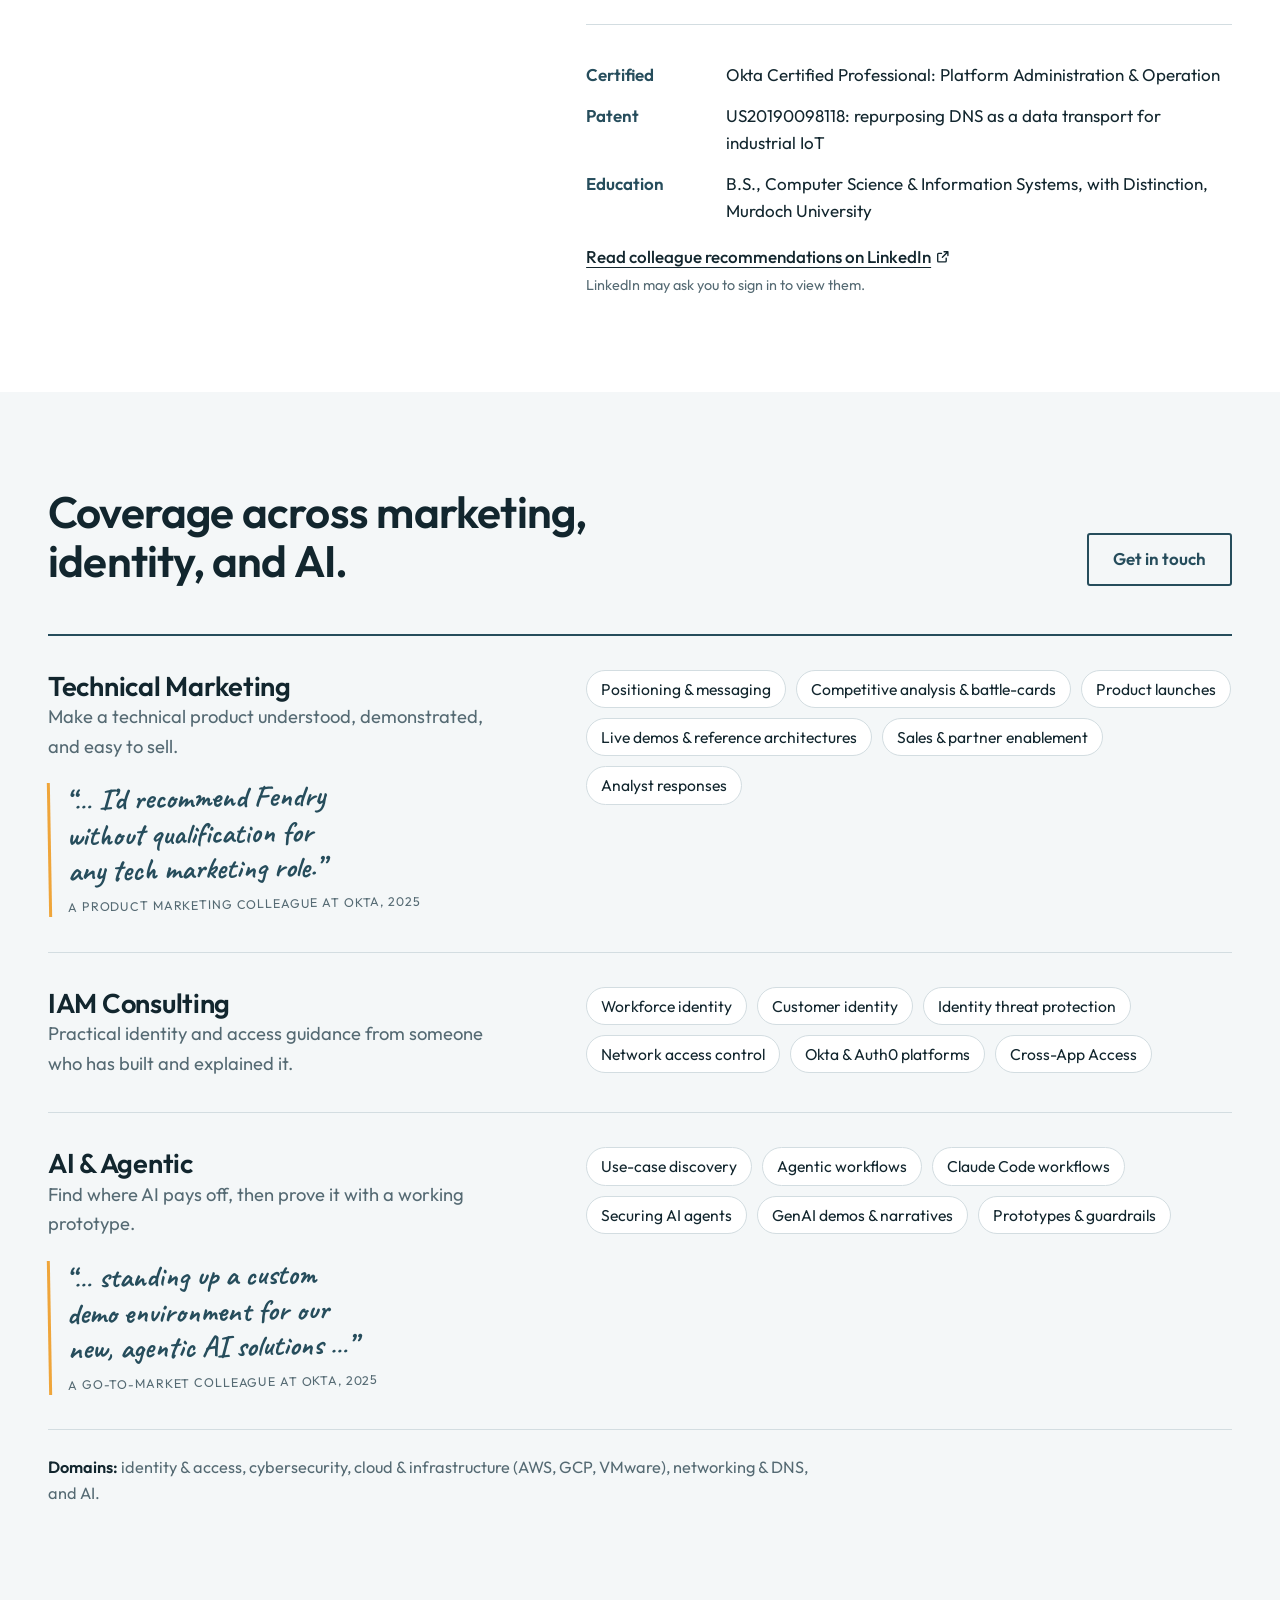
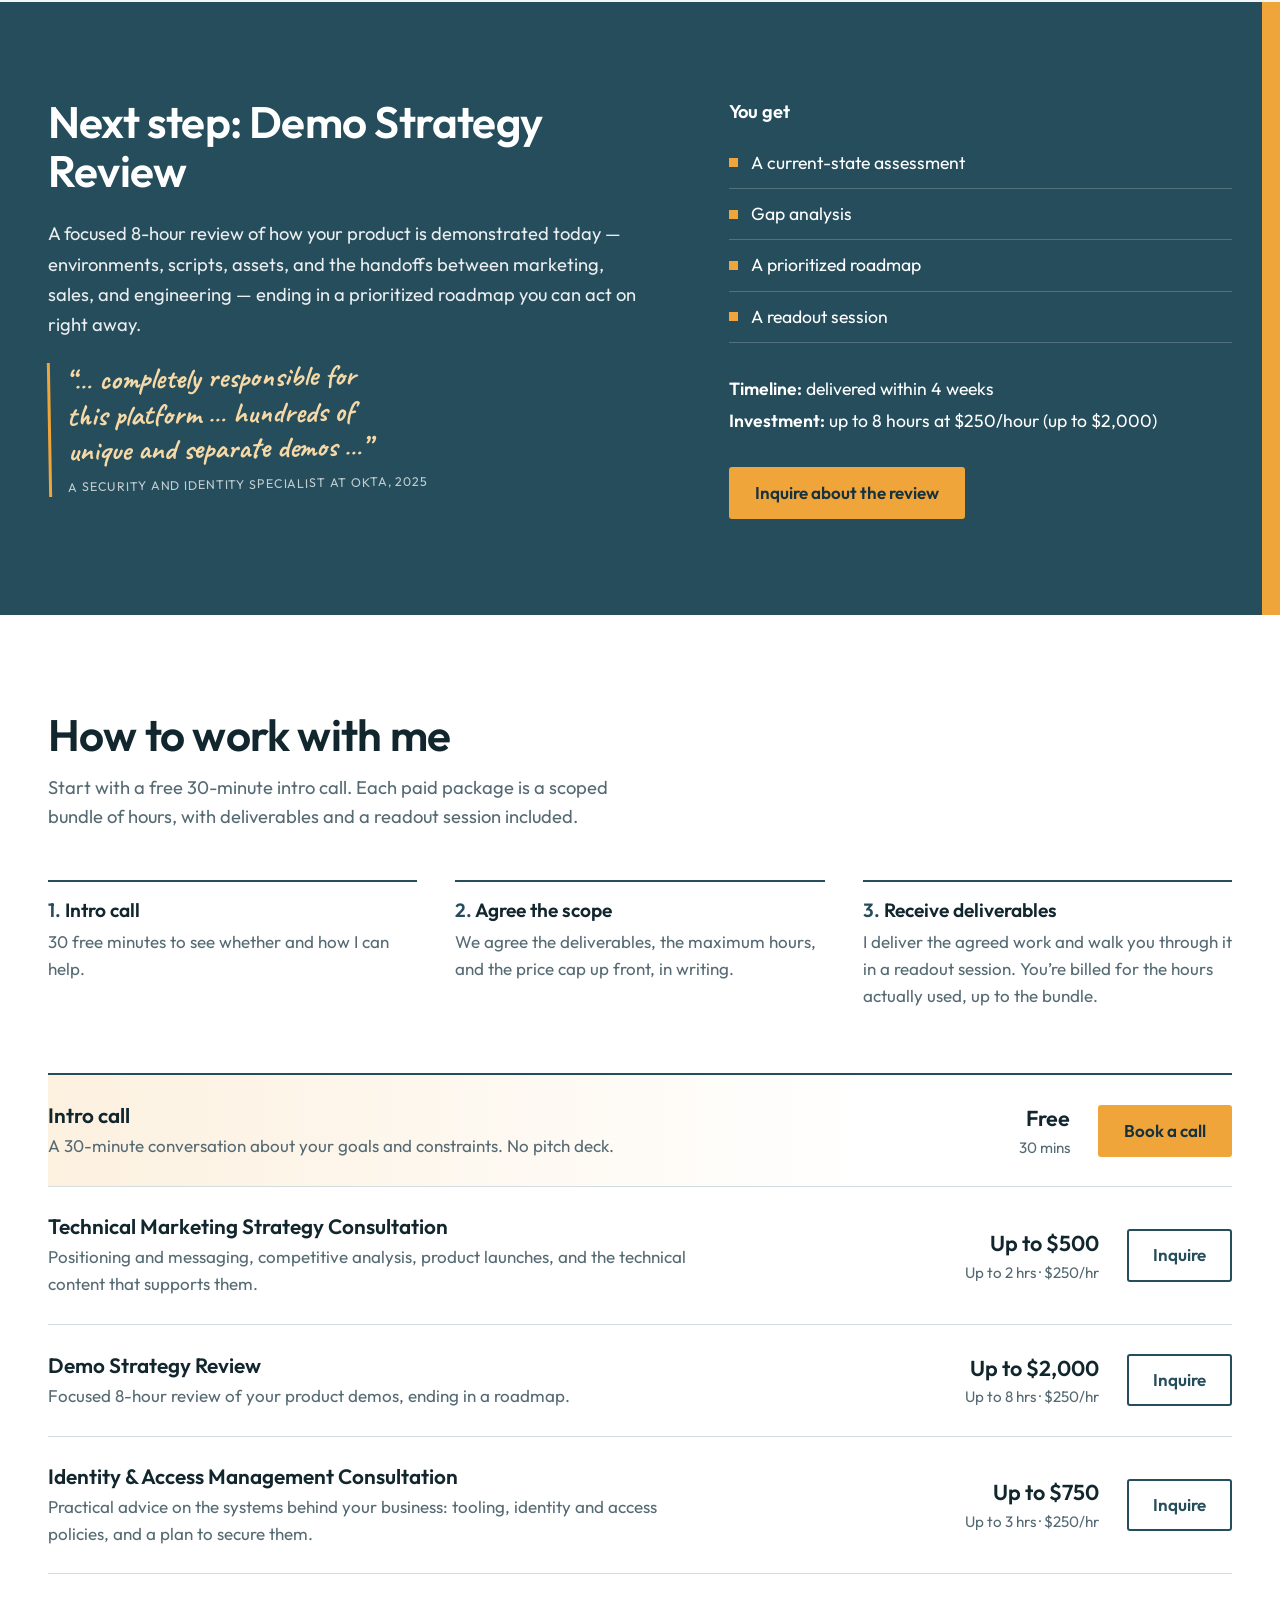
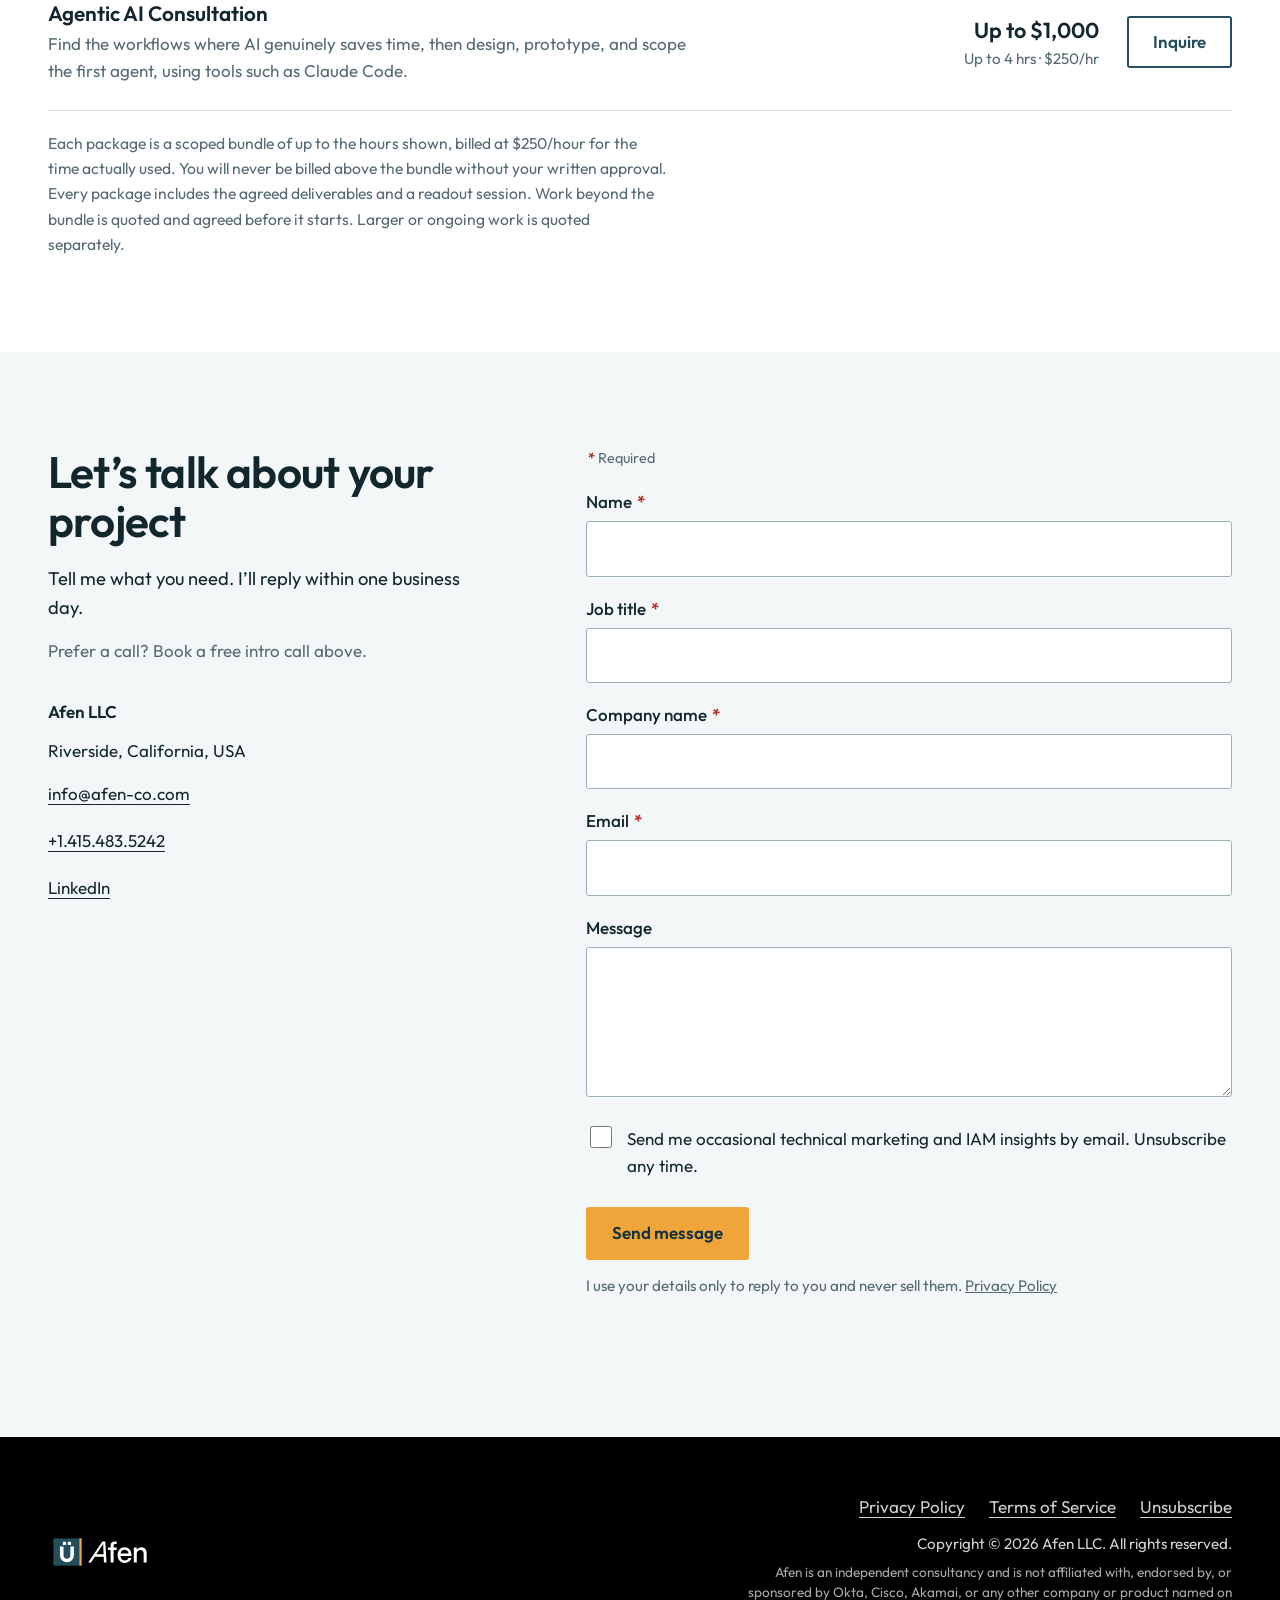
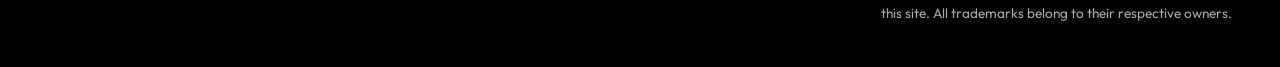
==== commit 3548c409: "added unsubscribed etc added unsubscribed etc" ====
--- a/index.html
+++ b/index.html
@@ -1,5 +1,5 @@
 <!doctype html>
-<html lang="en">
+<html lang="en-US">
 <head>
 <meta charset="utf-8">
 <meta name="viewport" content="width=device-width, initial-scale=1">
@@ -31,11 +31,13 @@
   "@type": "ProfessionalService",
   "@id": "https://afen-co.com/#business",
   "name": "Afen",
+  "legalName": "Afen LLC",
   "url": "https://afen-co.com/",
   "logo": "https://afen-co.com/assets/img/afen-logo.svg",
   "image": "https://afen-co.com/assets/img/og-image.png",
   "description": "Boutique consultancy for technical marketing, Identity and Access Management (IAM) security, and agentic AI.",
   "telephone": "+1-415-483-5242",
+  "email": "info@afen-co.com",
   "founder": {
     "@type": "Person",
     "name": "Fendry Utama",
@@ -103,7 +105,11 @@
       {
         "@type": "Offer",
         "priceCurrency": "USD",
-        "price": "500",
+        "priceSpecification": {
+          "@type": "PriceSpecification",
+          "maxPrice": 500,
+          "priceCurrency": "USD"
+        },
         "itemOffered": {
           "@type": "Service",
           "name": "Technical Marketing Strategy Consultation"
@@ -112,7 +118,11 @@
       {
         "@type": "Offer",
         "priceCurrency": "USD",
-        "price": "2000",
+        "priceSpecification": {
+          "@type": "PriceSpecification",
+          "maxPrice": 2000,
+          "priceCurrency": "USD"
+        },
         "itemOffered": {
           "@type": "Service",
           "name": "Demo Strategy Review"
@@ -121,7 +131,11 @@
       {
         "@type": "Offer",
         "priceCurrency": "USD",
-        "price": "750",
+        "priceSpecification": {
+          "@type": "PriceSpecification",
+          "maxPrice": 750,
+          "priceCurrency": "USD"
+        },
         "itemOffered": {
           "@type": "Service",
           "name": "Identity & Access Management Consultation"
@@ -130,7 +144,11 @@
       {
         "@type": "Offer",
         "priceCurrency": "USD",
-        "price": "1000",
+        "priceSpecification": {
+          "@type": "PriceSpecification",
+          "maxPrice": 1000,
+          "priceCurrency": "USD"
+        },
         "itemOffered": {
           "@type": "Service",
           "name": "Agentic AI Consultation"
@@ -163,6 +181,7 @@
       <div class="hero-copy">
         <h1>Technical marketing, IAM, and agentic AI, made clear.</h1>
         <p class="hero-sub">Clear positioning, working demos, and practical AI — from a hands-on expert.</p>
+        <p class="hero-for">For founders and go-to-market leaders at technical B2B companies, and teams adopting AI.</p>
         <div class="hero-cta">
           <a class="btn" href="#book" data-book>Book an intro call</a>
         </div>
@@ -260,6 +279,7 @@
           <div><dt>Patent</dt><dd>US20190098118: repurposing DNS as a data transport for industrial IoT</dd></div>
           <div><dt>Education</dt><dd>B.S., Computer Science &amp; Information Systems, with Distinction, Murdoch University</dd></div>
         </dl>
+        <p class="recs-link"><a href="https://www.linkedin.com/in/fendryutama/" target="_blank" rel="noopener noreferrer" aria-label="Read colleague recommendations on LinkedIn (opens in a new tab)">Read colleague recommendations on LinkedIn<svg class="ext-icon" viewBox="0 0 16 16" width="16" height="16" aria-hidden="true" focusable="false"><path d="M9.5 2H14v4.5M14 2 7.5 8.5M12 9.5V13a1 1 0 0 1-1 1H3a1 1 0 0 1-1-1V5a1 1 0 0 1 1-1h3.5" fill="none" stroke="currentColor" stroke-width="1.6" stroke-linecap="round" stroke-linejoin="round"/></svg></a><span>LinkedIn may ask you to sign in to view them.</span></p>
       </div>
     </div>
   </section>
@@ -313,7 +333,7 @@
           <p><strong>Timeline:</strong> delivered within 4 weeks</p>
           <p><strong>Investment:</strong> up to 8 hours at $250/hour (up to $2,000)</p>
         </div>
-        <a class="btn" href="#contact" data-service="Demo Strategy Review">Enquire about the review</a>
+        <a class="btn" href="#contact" data-service="Demo Strategy Review">Inquire about the review</a>
       </div>
     </div>
   </section>
@@ -338,22 +358,22 @@
         <div class="bk">
           <div class="info"><h3>Technical Marketing Strategy Consultation</h3><p>Positioning and messaging, competitive analysis, product launches, and the technical content that supports them.</p></div>
           <div class="meta"><span class="price">Up to $500</span><span class="dur">Up to 2 hrs · $250/hr</span></div>
-          <a class="btn btn-ghost" href="#contact" data-service="Technical Marketing Strategy Consultation">Enquire</a>
+          <a class="btn btn-ghost" href="#contact" data-service="Technical Marketing Strategy Consultation">Inquire</a>
         </div>
         <div class="bk">
           <div class="info"><h3>Demo Strategy Review</h3><p>Focused 8-hour review of your product demos, ending in a roadmap.</p></div>
           <div class="meta"><span class="price">Up to $2,000</span><span class="dur">Up to 8 hrs · $250/hr</span></div>
-          <a class="btn btn-ghost" href="#contact" data-service="Demo Strategy Review">Enquire</a>
+          <a class="btn btn-ghost" href="#contact" data-service="Demo Strategy Review">Inquire</a>
         </div>
         <div class="bk">
           <div class="info"><h3>Identity &amp; Access Management Consultation</h3><p>Practical advice on the systems behind your business: tooling, identity and access policies, and a plan to secure them.</p></div>
           <div class="meta"><span class="price">Up to $750</span><span class="dur">Up to 3 hrs · $250/hr</span></div>
-          <a class="btn btn-ghost" href="#contact" data-service="Identity &amp; Access Management Consultation">Enquire</a>
+          <a class="btn btn-ghost" href="#contact" data-service="Identity &amp; Access Management Consultation">Inquire</a>
         </div>
         <div class="bk">
           <div class="info"><h3>Agentic AI Consultation</h3><p>Find the workflows where AI genuinely saves time, then design, prototype, and scope the first agent, using tools such as Claude Code.</p></div>
           <div class="meta"><span class="price">Up to $1,000</span><span class="dur">Up to 4 hrs · $250/hr</span></div>
-          <a class="btn btn-ghost" href="#contact" data-service="Agentic AI Consultation">Enquire</a>
+          <a class="btn btn-ghost" href="#contact" data-service="Agentic AI Consultation">Inquire</a>
         </div>
       </div>
       <p class="rate-note">Each package is a scoped bundle of up to the hours shown, billed at $250/hour for the time actually used. You will never be billed above the bundle without your written approval. Every package includes the agreed deliverables and a readout session. Work beyond the bundle is quoted and agreed before it starts. Larger or ongoing work is quoted separately.</p>
@@ -369,16 +389,20 @@
         <address class="addr">
           <strong>Afen LLC</strong>
           <span>Riverside, California, USA</span>
+          <a href="mailto:info@afen-co.com">info@afen-co.com</a>
           <a href="tel:+14154835242">+1.415.483.5242</a>
           <a href="https://www.linkedin.com/in/fendryutama/" rel="noopener">LinkedIn</a>
         </address>
       </div>
-      <form id="contact-form" method="post" novalidate>
-        <div class="field"><label for="name">Name</label><input type="text" id="name" name="name" autocomplete="name"></div>
-        <div class="field"><label for="email">Email (required)</label><input type="email" id="email" name="email" autocomplete="email" required aria-describedby="status"></div>
+      <form id="contact-form" method="post" action="https://formspree.io/f/mqppnyye" novalidate>
+        <p class="req-key" aria-hidden="true"><span class="req">*</span> Required</p>
+        <div class="field"><label for="name">Name <span class="req" aria-hidden="true">*</span></label><input type="text" id="name" name="name" autocomplete="name" required aria-required="true" aria-describedby="status"></div>
+        <div class="field"><label for="title">Job title <span class="req" aria-hidden="true">*</span></label><input type="text" id="title" name="title" autocomplete="organization-title" required aria-required="true" aria-describedby="status"></div>
+        <div class="field"><label for="company">Company name <span class="req" aria-hidden="true">*</span></label><input type="text" id="company" name="company" autocomplete="organization" required aria-required="true" aria-describedby="status"></div>
+        <div class="field"><label for="email">Email <span class="req" aria-hidden="true">*</span></label><input type="email" id="email" name="email" autocomplete="email" required aria-describedby="status"></div>
         <div class="field"><label for="message">Message</label><textarea id="message" name="message"></textarea></div>
         <div class="hp" aria-hidden="true"><label>Leave blank<input type="text" name="_gotcha" tabindex="-1" autocomplete="off"></label></div>
-        <label class="check"><input type="checkbox" name="updates" value="yes"><span>Send me occasional technical marketing and IAM insights.</span></label>
+        <label class="check"><input type="checkbox" name="updates" value="yes"><span>Send me occasional technical marketing and IAM insights by email. Unsubscribe any time.</span></label>
         <div class="form-foot">
           <button class="btn" type="submit">Send message</button>
           <p class="note">I use your details only to reply to you and never sell them. <a href="privacy.html">Privacy Policy</a></p>
@@ -393,7 +417,7 @@
   <div class="wrap foot">
     <a href="index.html" aria-label="Afen, home"><img class="logo" src="assets/img/afen-logo.svg" width="582" height="212" alt="Afen"></a>
     <div class="foot-r">
-      <div class="foot-links"><a href="privacy.html">Privacy Policy</a><a href="terms.html">Terms of Service</a></div>
+      <div class="foot-links"><a href="privacy.html">Privacy Policy</a><a href="terms.html">Terms of Service</a><a href="unsubscribe.html">Unsubscribe</a></div>
       <p>Copyright © 2026 Afen LLC. All rights reserved.</p>
       <p class="disclaimer">Afen is an independent consultancy and is not affiliated with, endorsed by, or sponsored by Okta, Cisco, Akamai, or any other company or product named on this site. All trademarks belong to their respective owners.</p>
     </div>
@@ -401,8 +425,6 @@
 </footer>
 
 <script src="assets/script/main.js" defer></script>
-<!-- Optional private analytics (Cloudflare Web Analytics): replace YOUR_TOKEN, then remove the comment markers.
-<script defer src="https://static.cloudflareinsights.com/beacon.min.js" data-cf-beacon='{"token": "YOUR_TOKEN"}'></script>
--->
+<!-- Cloudflare Web Analytics --><script type='module' src='https://static.cloudflareinsights.com/beacon.min.js' data-cf-beacon='{"token": "541183a854de488abe9fb911af0f7c6b"}'></script><!-- End Cloudflare Web Analytics -->
 </body>
 </html>
--- a/assets/script/styles.css
+++ b/assets/script/styles.css
@@ -225,3 +225,18 @@
 .on-dark .hand cite{color:rgba(255,255,255,.72)}
 .timeline .hand{margin-top:14px}
 @media (max-width:700px){.hand{transform:none;max-width:none}}
+
+/* Unsubscribe page form width */
+.legal form{max-width:520px;margin-top:24px}
+
+/* Required-field marker */
+.req{color:#B3261E;font-weight:600;margin-left:2px}
+.req-key{margin:0;font-size:.9rem;color:var(--muted)}
+
+/* Link to colleague recommendations on LinkedIn */
+.recs-link{margin-top:18px;font-weight:500}
+.recs-link a{text-underline-offset:4px}
+.recs-link span{display:block;margin-top:4px;font-weight:400;font-size:.9rem;color:var(--muted)}
+
+/* Hero audience line */
+.hero-for{margin-top:14px;font-size:1.05rem;color:var(--muted);max-width:44ch}
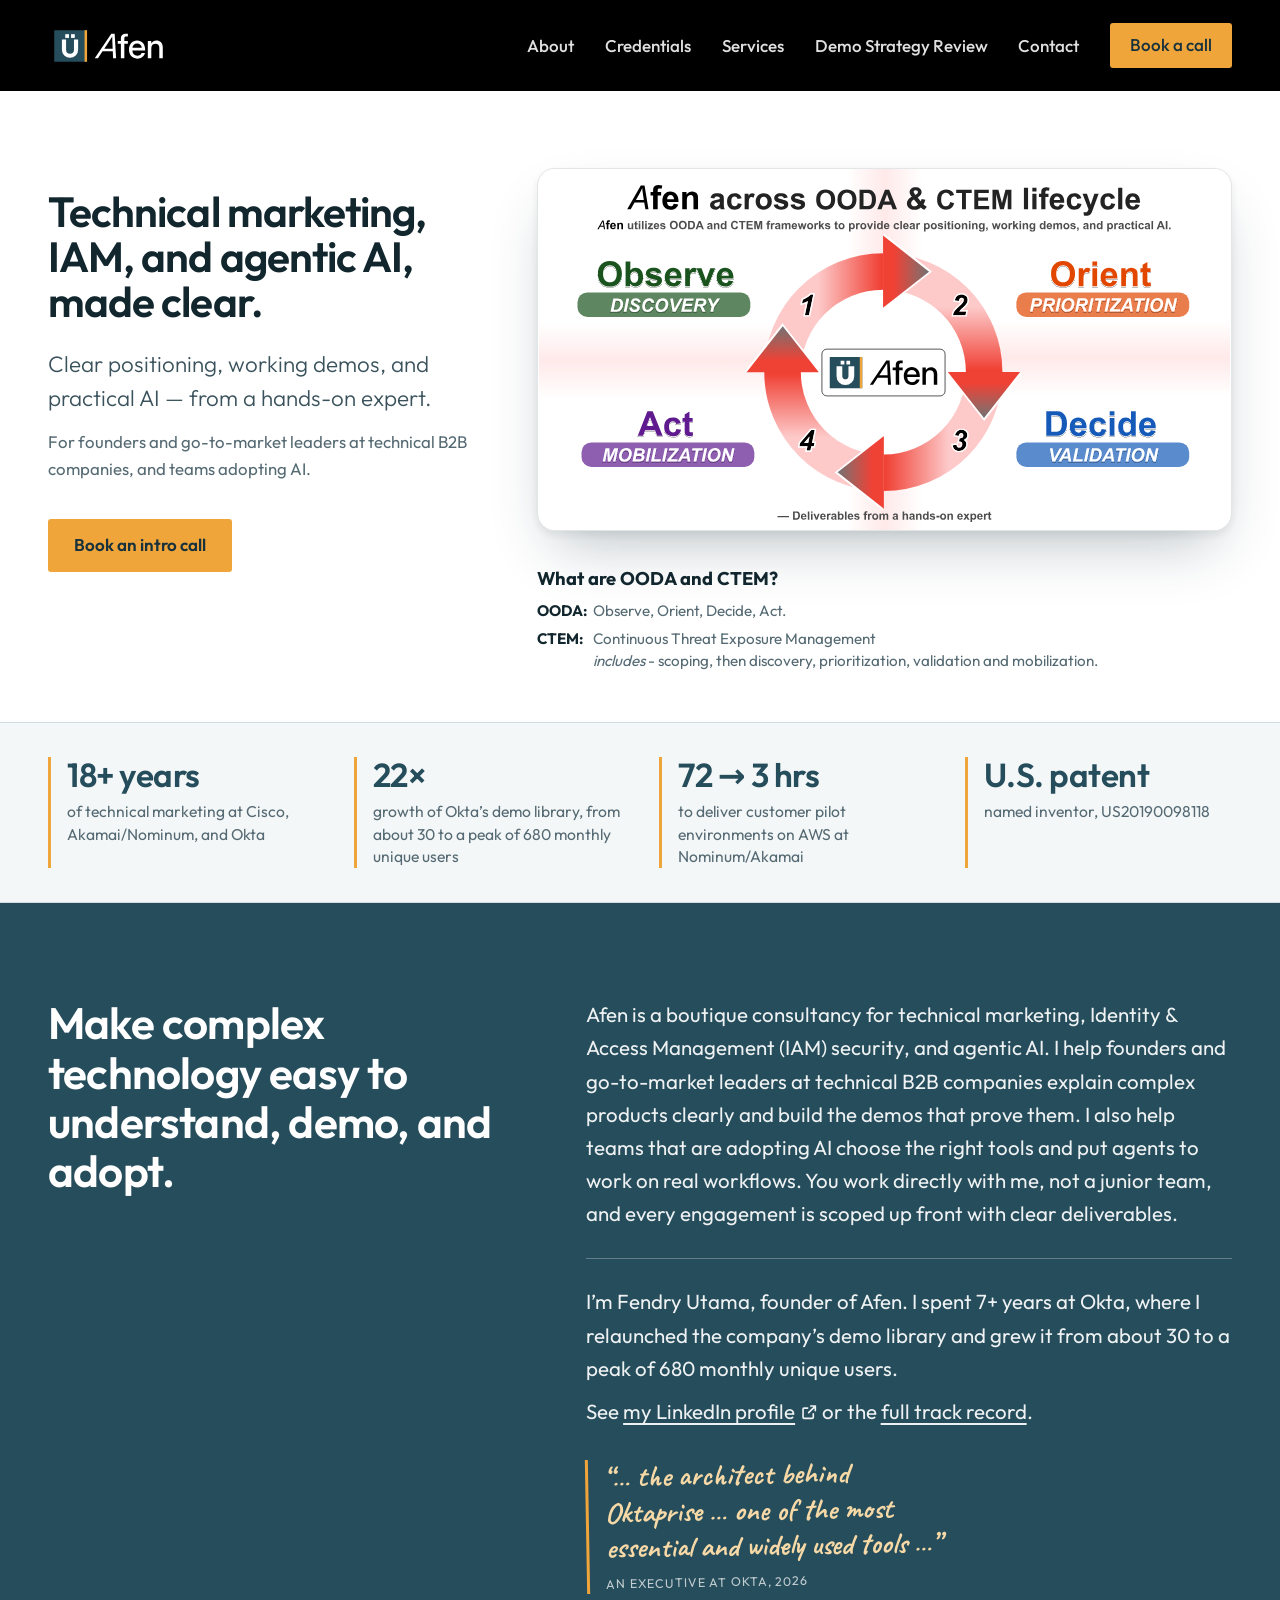
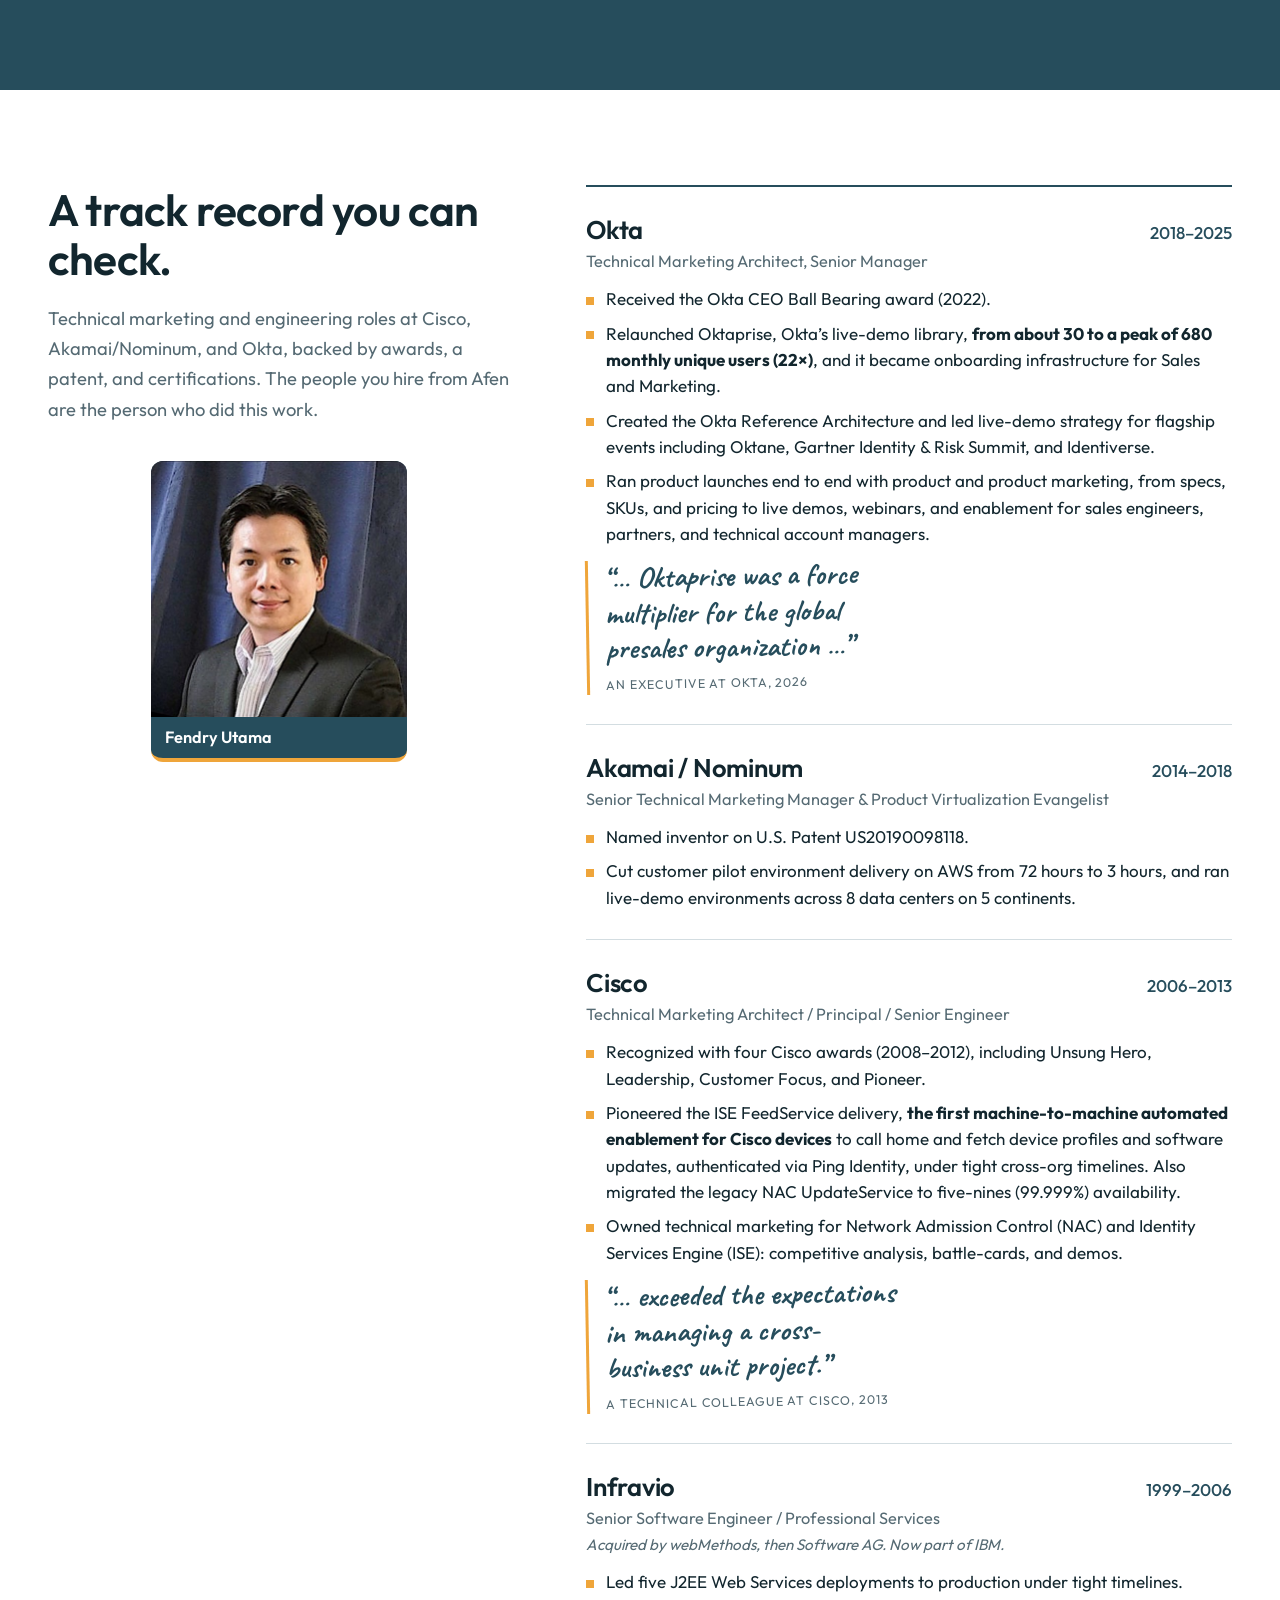
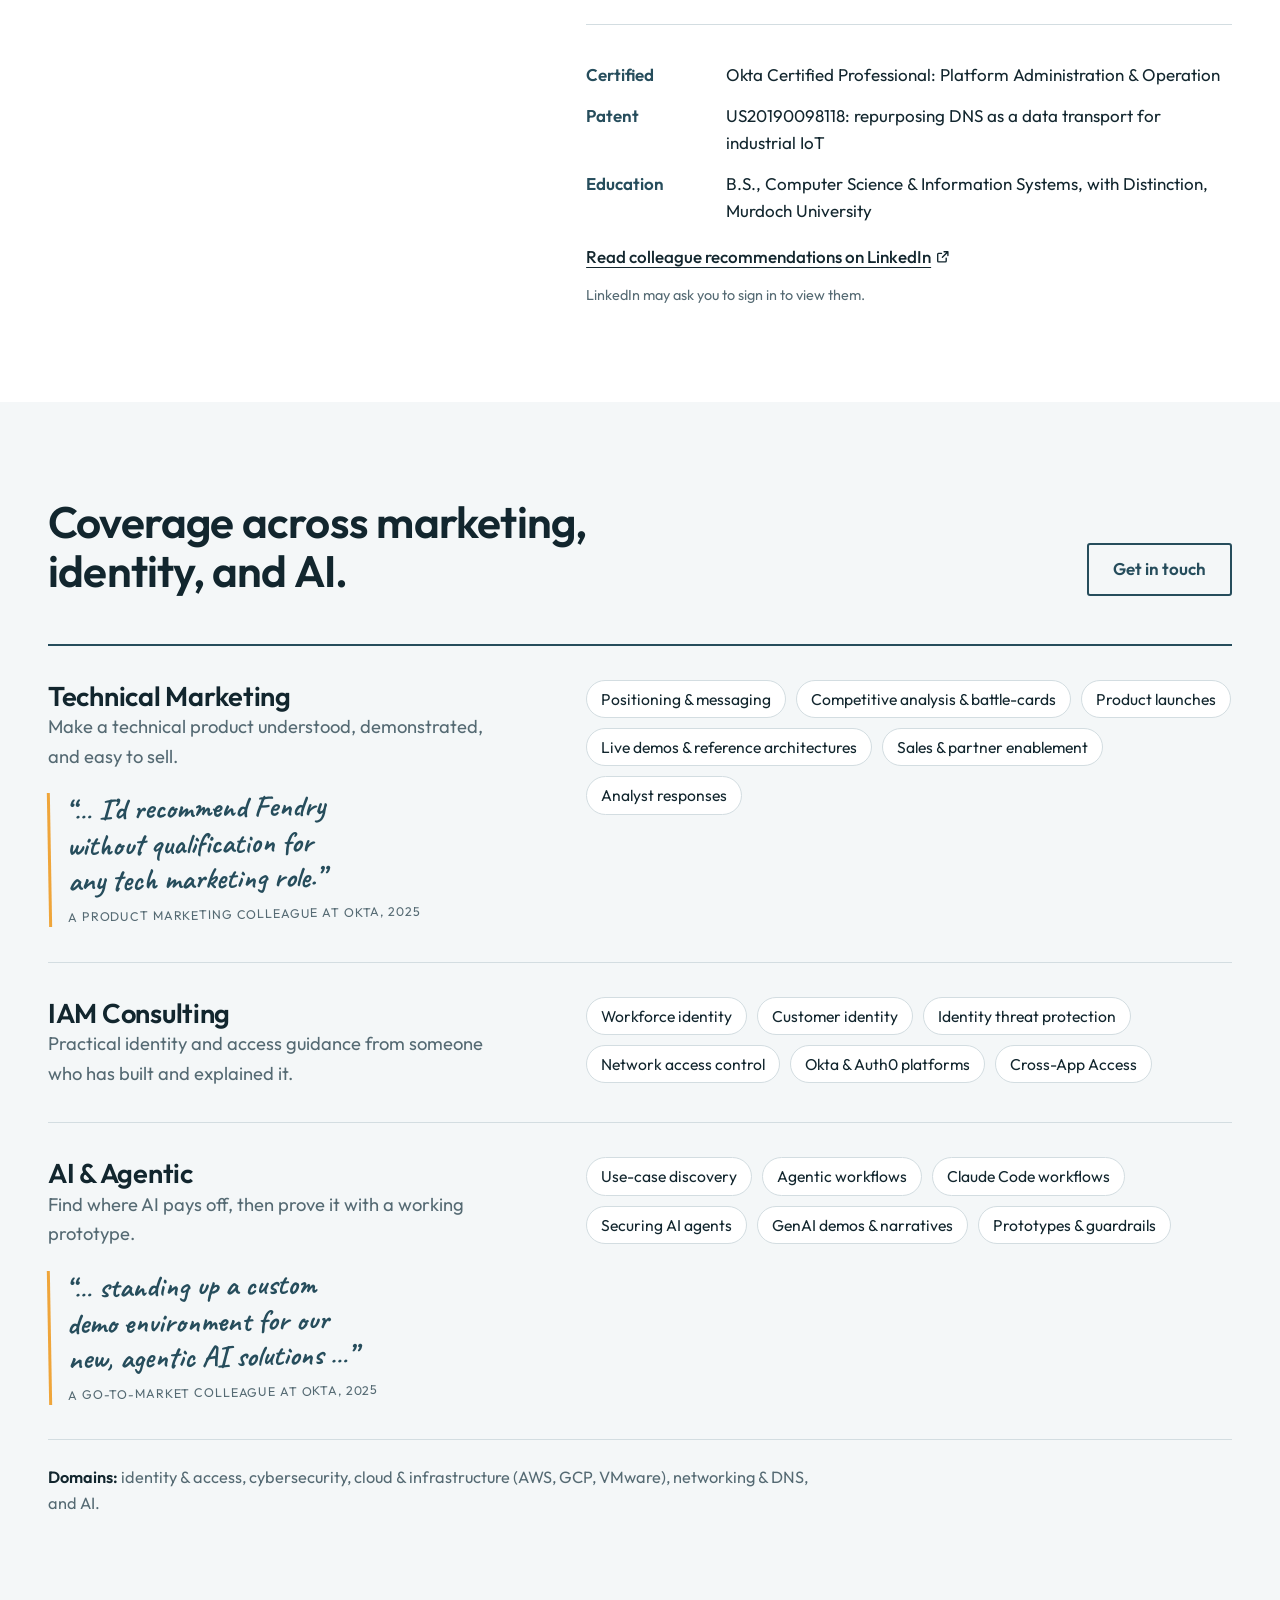
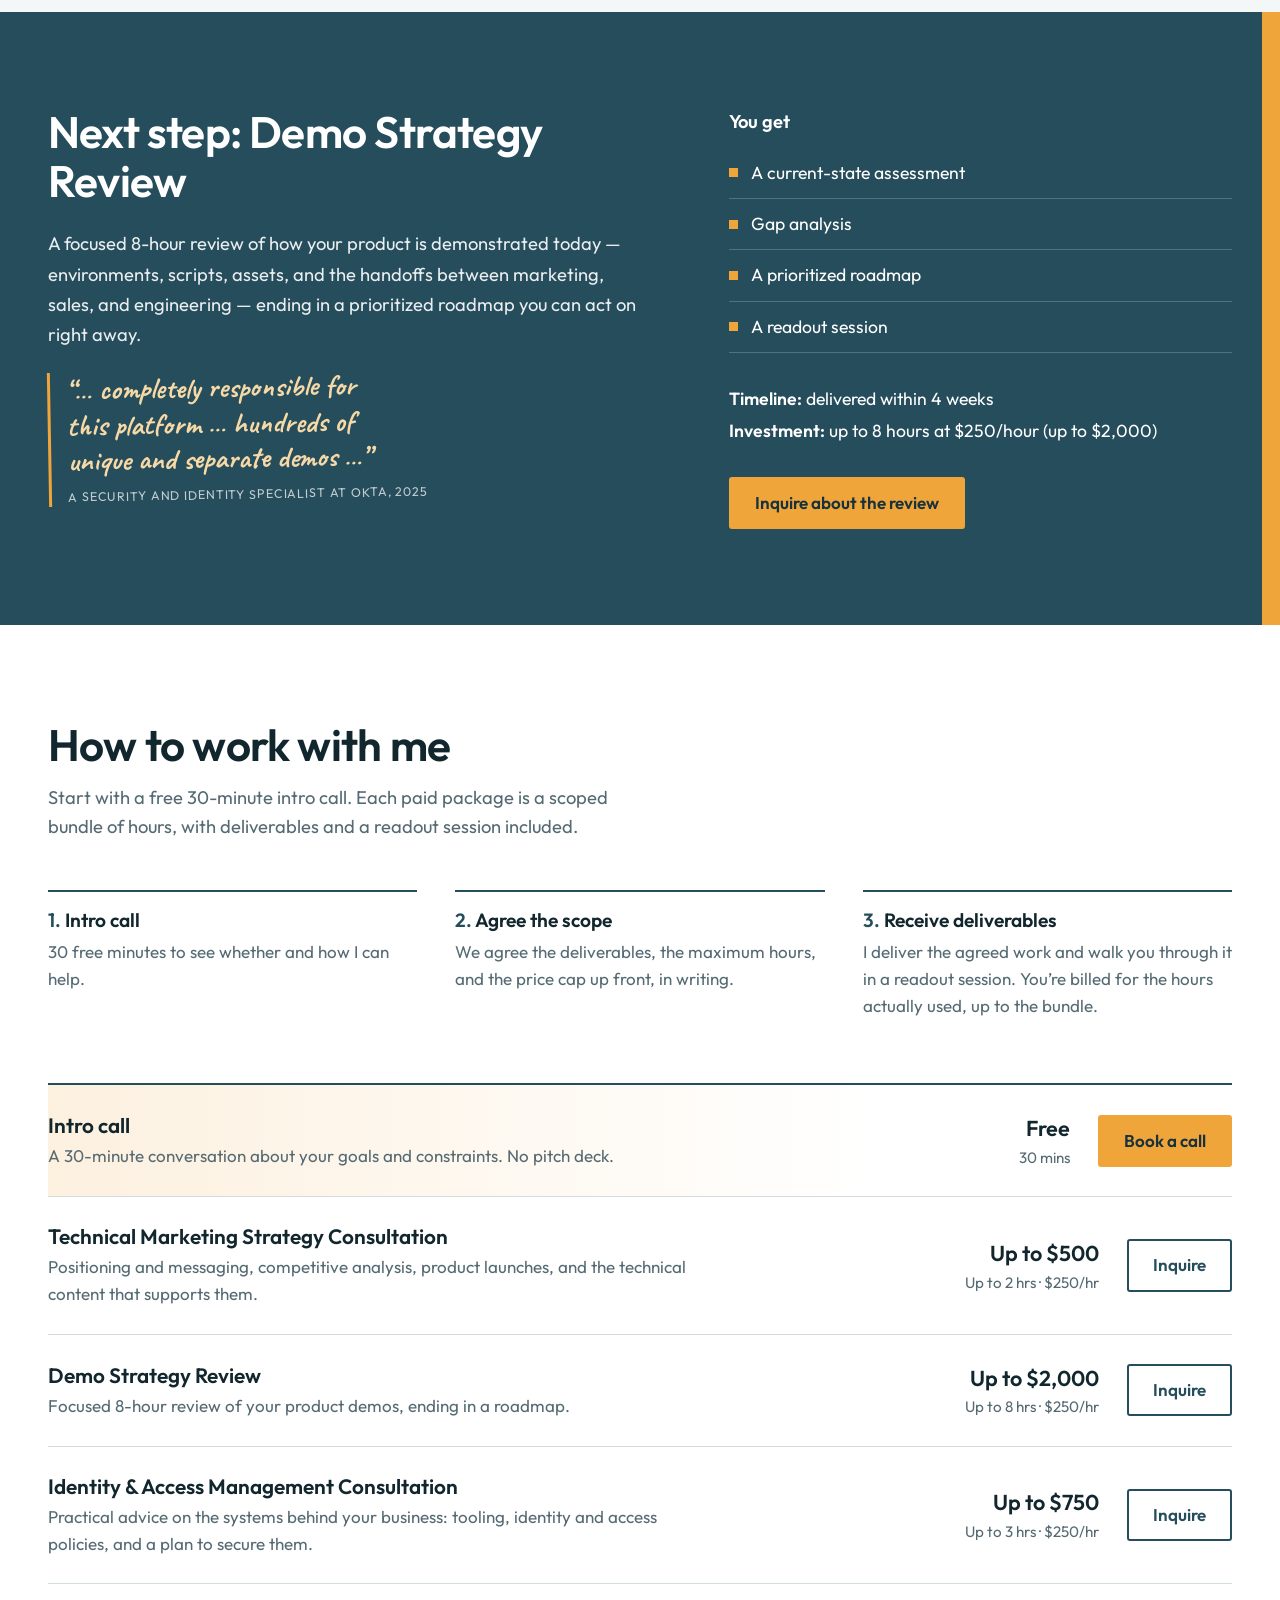
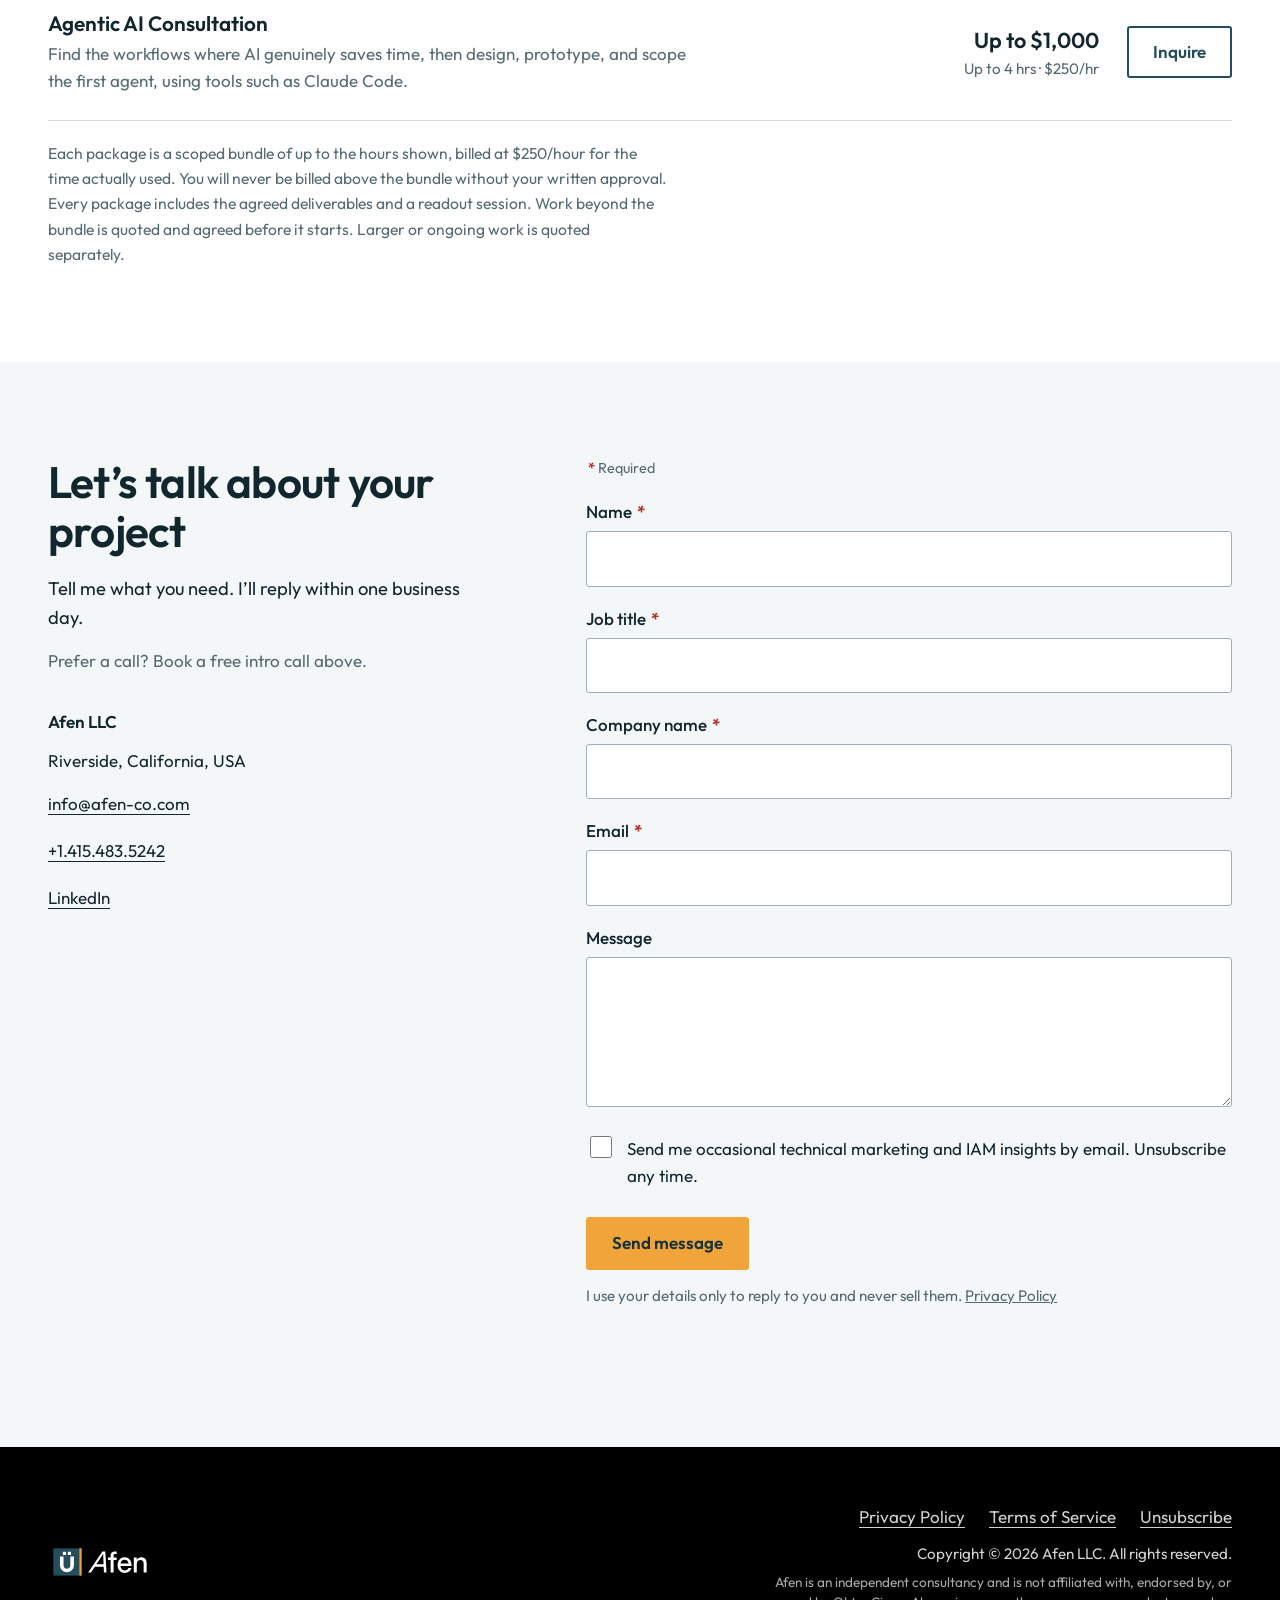
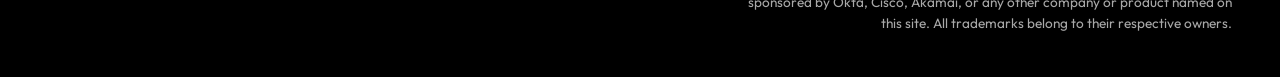
==== commit feaba849: "added thank-you html added thank-you html" ====
--- a/index.html
+++ b/index.html
@@ -230,7 +230,7 @@
         <h2 id="creds-h">A track record you can check.</h2>
         <p class="lead">Technical marketing and engineering roles at Cisco, Akamai/Nominum, and Okta, backed by awards, a patent, and certifications. The people you hire from Afen are the person who did this work.</p>
         <figure class="headshot-card">
-          <img src="assets/img/fendry-utama.jpg" width="694" height="686" alt="Fendry Utama, founder of Afen" loading="lazy" decoding="async">
+          <img src="assets/img/fendry-utama.jpg" width="520" height="514" alt="Fendry Utama, founder of Afen" loading="lazy" decoding="async">
           <figcaption>Fendry Utama</figcaption>
         </figure>
       </div>
@@ -394,7 +394,7 @@
           <a href="https://www.linkedin.com/in/fendryutama/" rel="noopener">LinkedIn</a>
         </address>
       </div>
-      <form id="contact-form" method="post" action="https://formspree.io/f/mqppnyye" novalidate>
+      <form id="contact-form" method="post" action="https://formspree.io/f/mpppnoqo" novalidate>
         <p class="req-key" aria-hidden="true"><span class="req">*</span> Required</p>
         <div class="field"><label for="name">Name <span class="req" aria-hidden="true">*</span></label><input type="text" id="name" name="name" autocomplete="name" required aria-required="true" aria-describedby="status"></div>
         <div class="field"><label for="title">Job title <span class="req" aria-hidden="true">*</span></label><input type="text" id="title" name="title" autocomplete="organization-title" required aria-required="true" aria-describedby="status"></div>
--- a/assets/script/styles.css
+++ b/assets/script/styles.css
@@ -234,9 +234,14 @@
 .req-key{margin:0;font-size:.9rem;color:var(--muted)}
 
 /* Link to colleague recommendations on LinkedIn */
-.recs-link{margin-top:18px;font-weight:500}
-.recs-link a{text-underline-offset:4px}
+.recs-link{margin-top:8px;font-weight:500}
+.recs-link a{text-underline-offset:4px;display:inline-block;padding-block:10px}
 .recs-link span{display:block;margin-top:4px;font-weight:400;font-size:.9rem;color:var(--muted)}
 
 /* Hero audience line */
 .hero-for{margin-top:14px;font-size:1.05rem;color:var(--muted);max-width:44ch}
+
+/* Thank-you page: long emails and names wrap instead of overflowing */
+.sent-list dd{margin:0;overflow-wrap:anywhere}
+#sent .note{margin-top:18px}
+#sent .note a{white-space:nowrap}
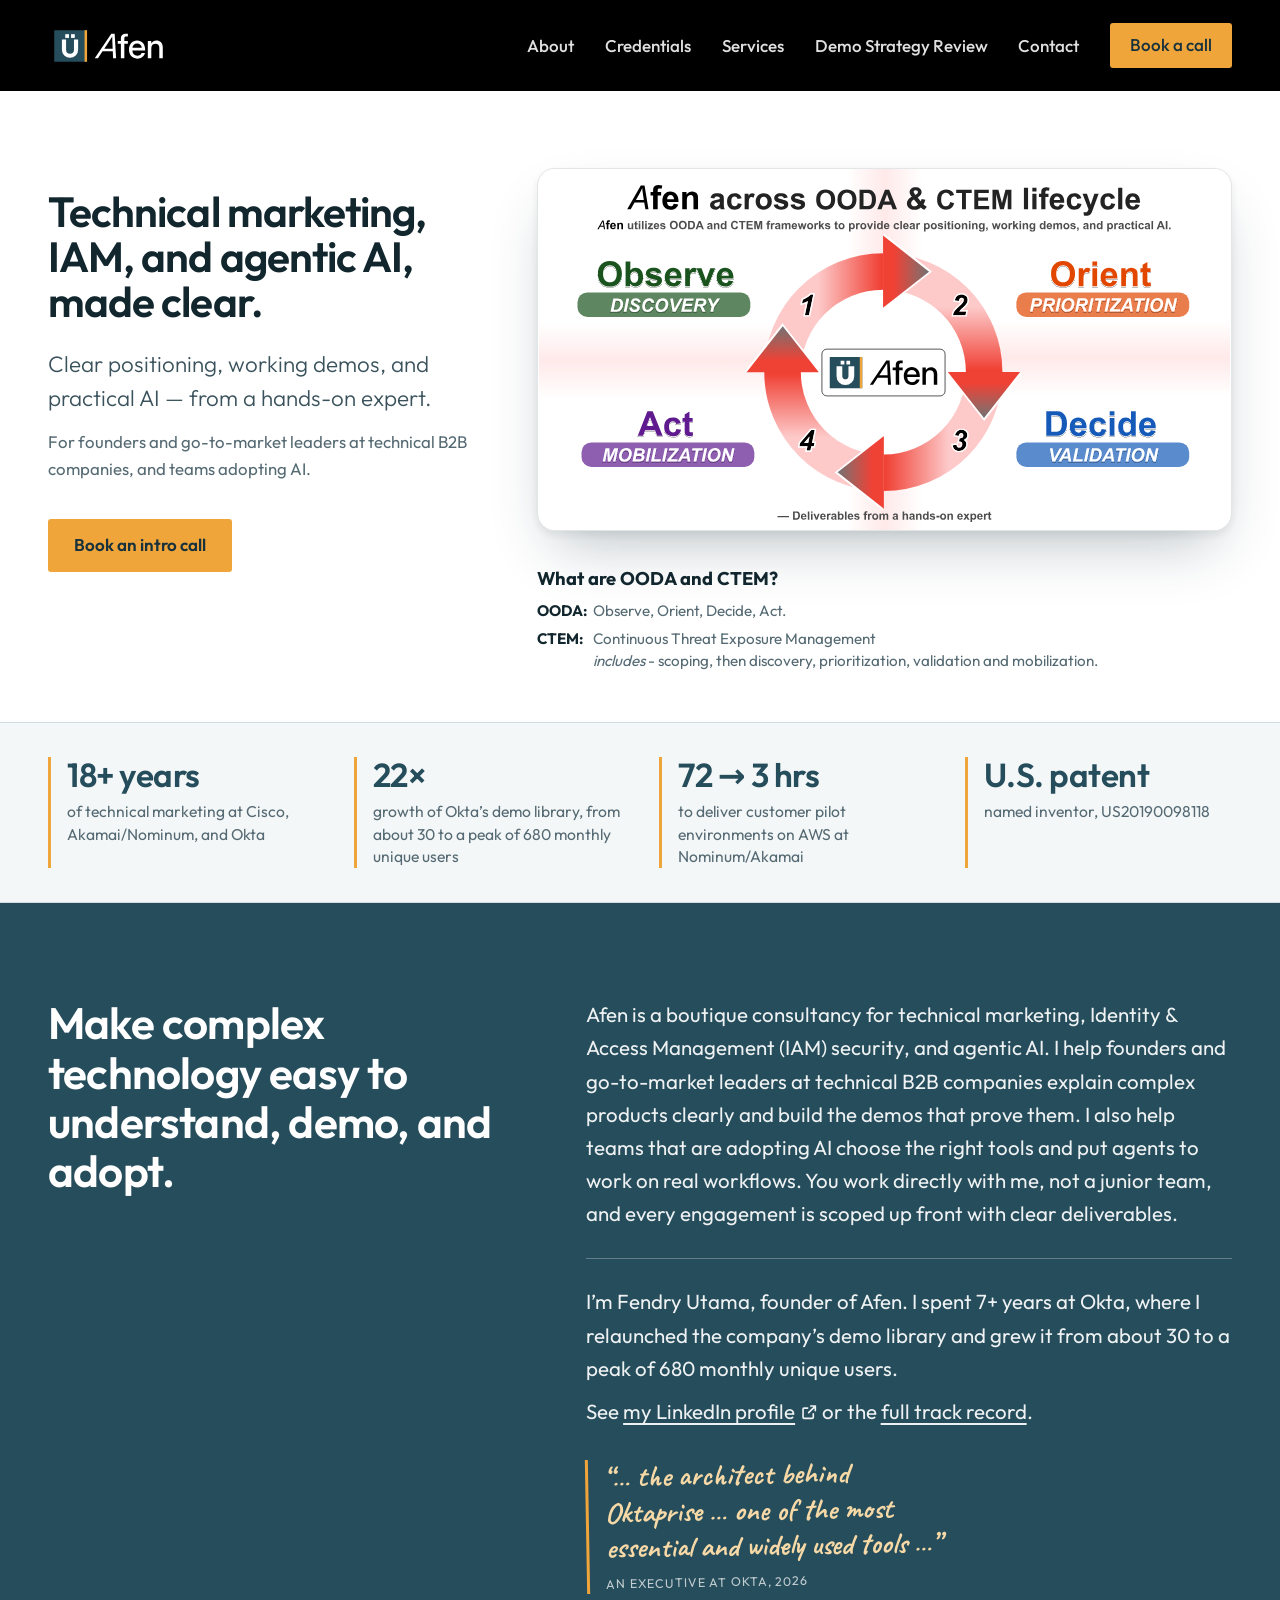
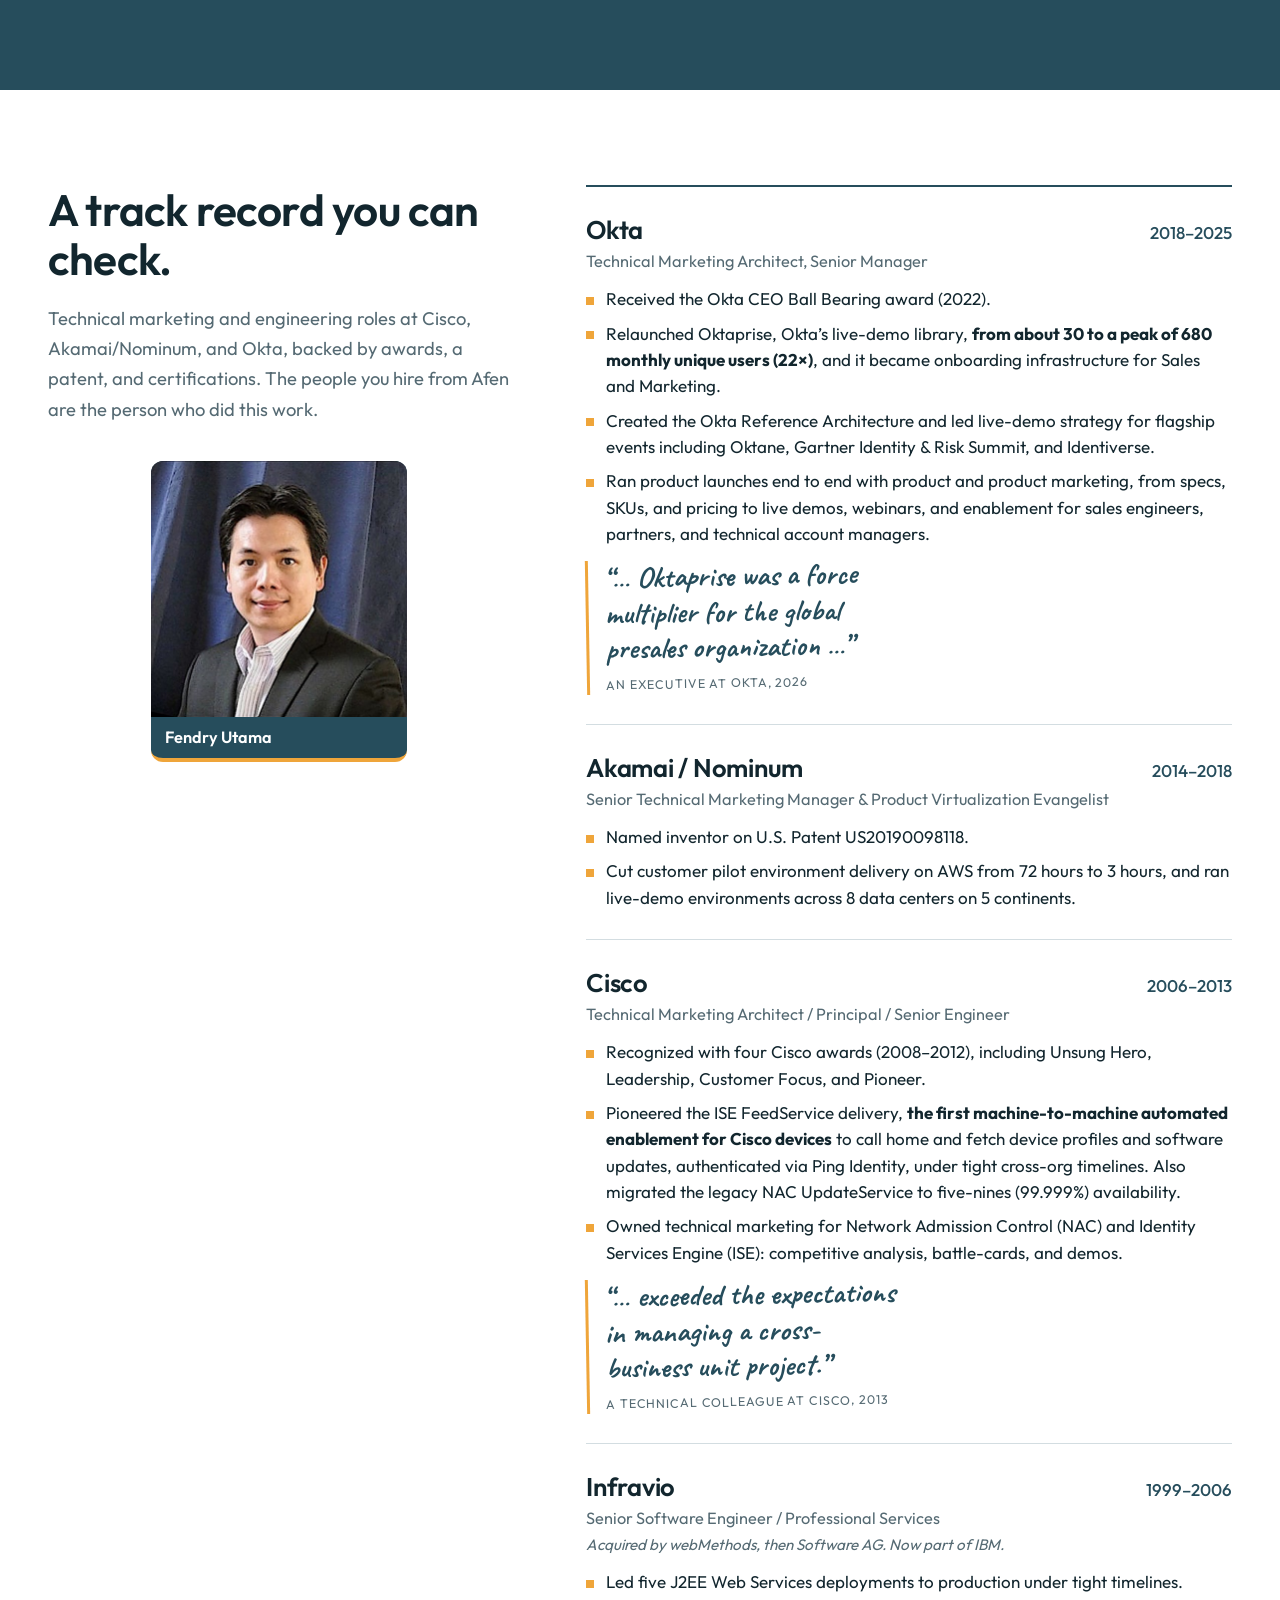
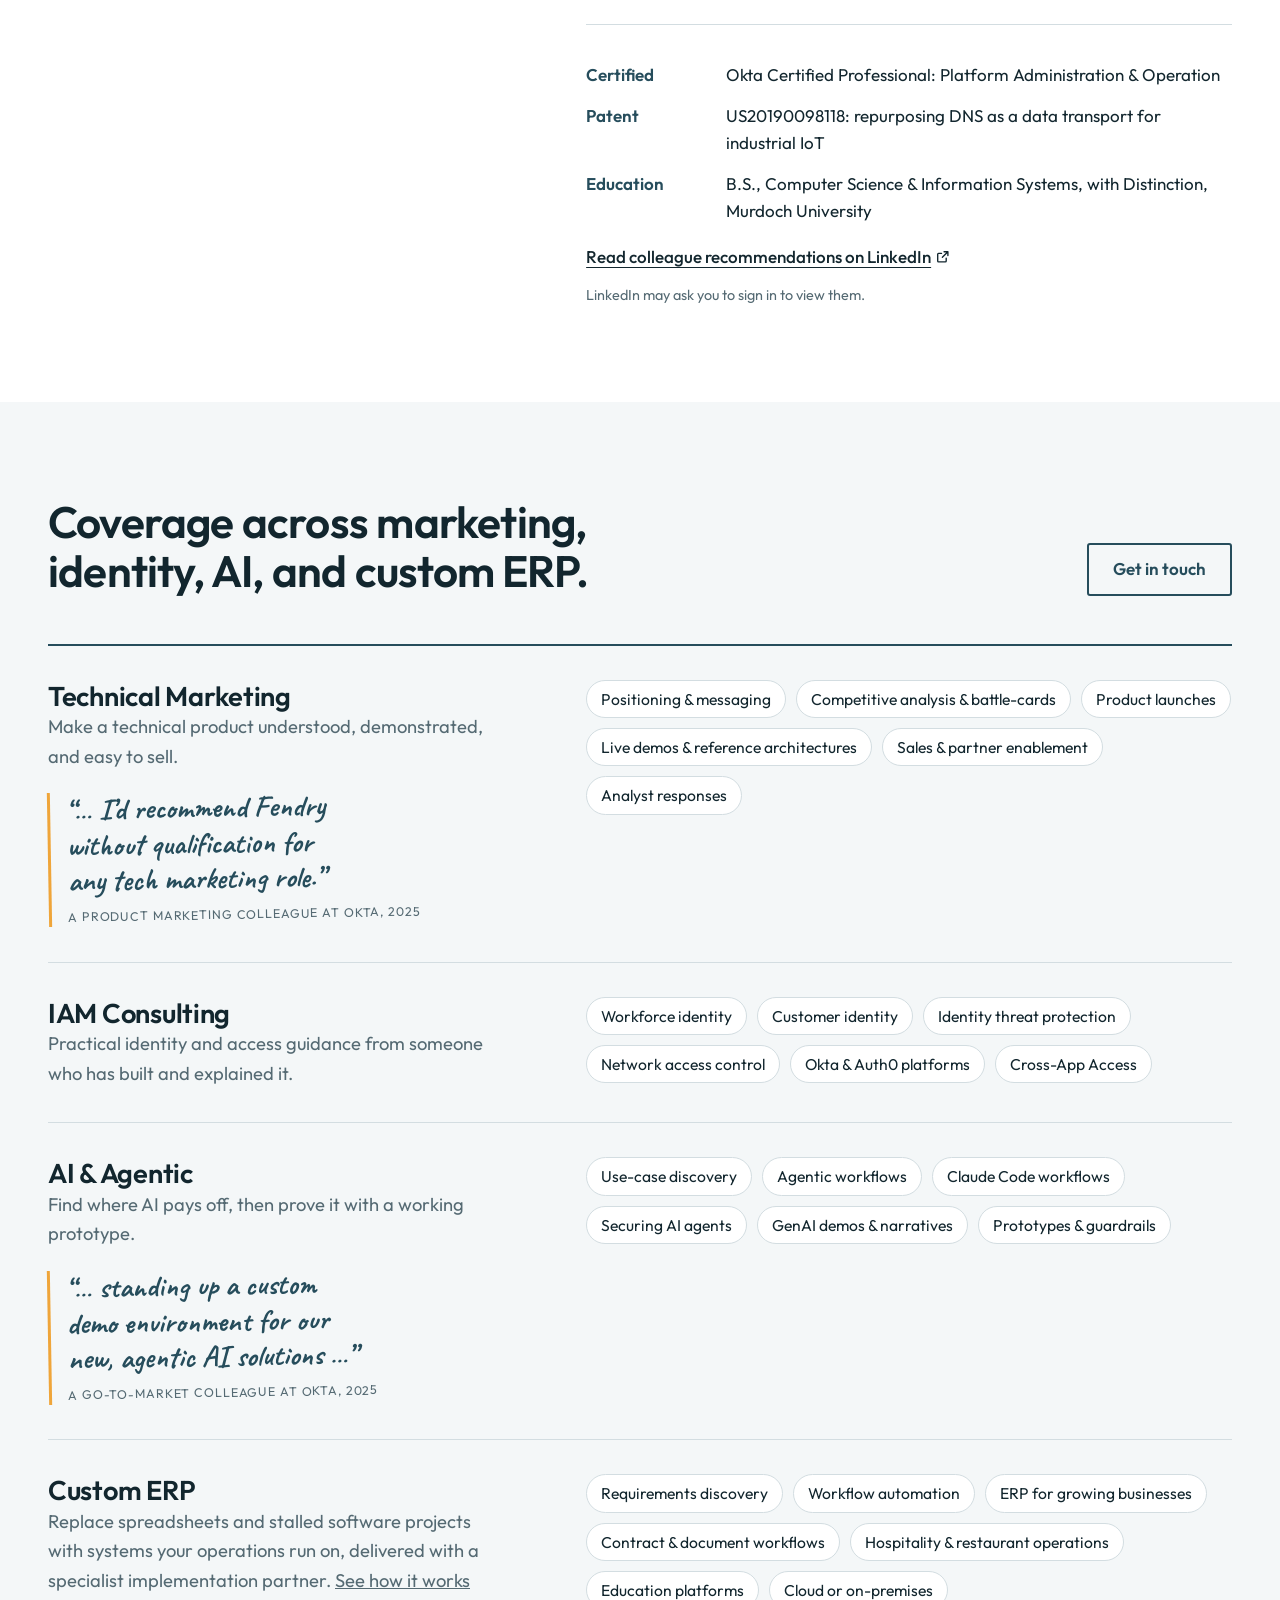
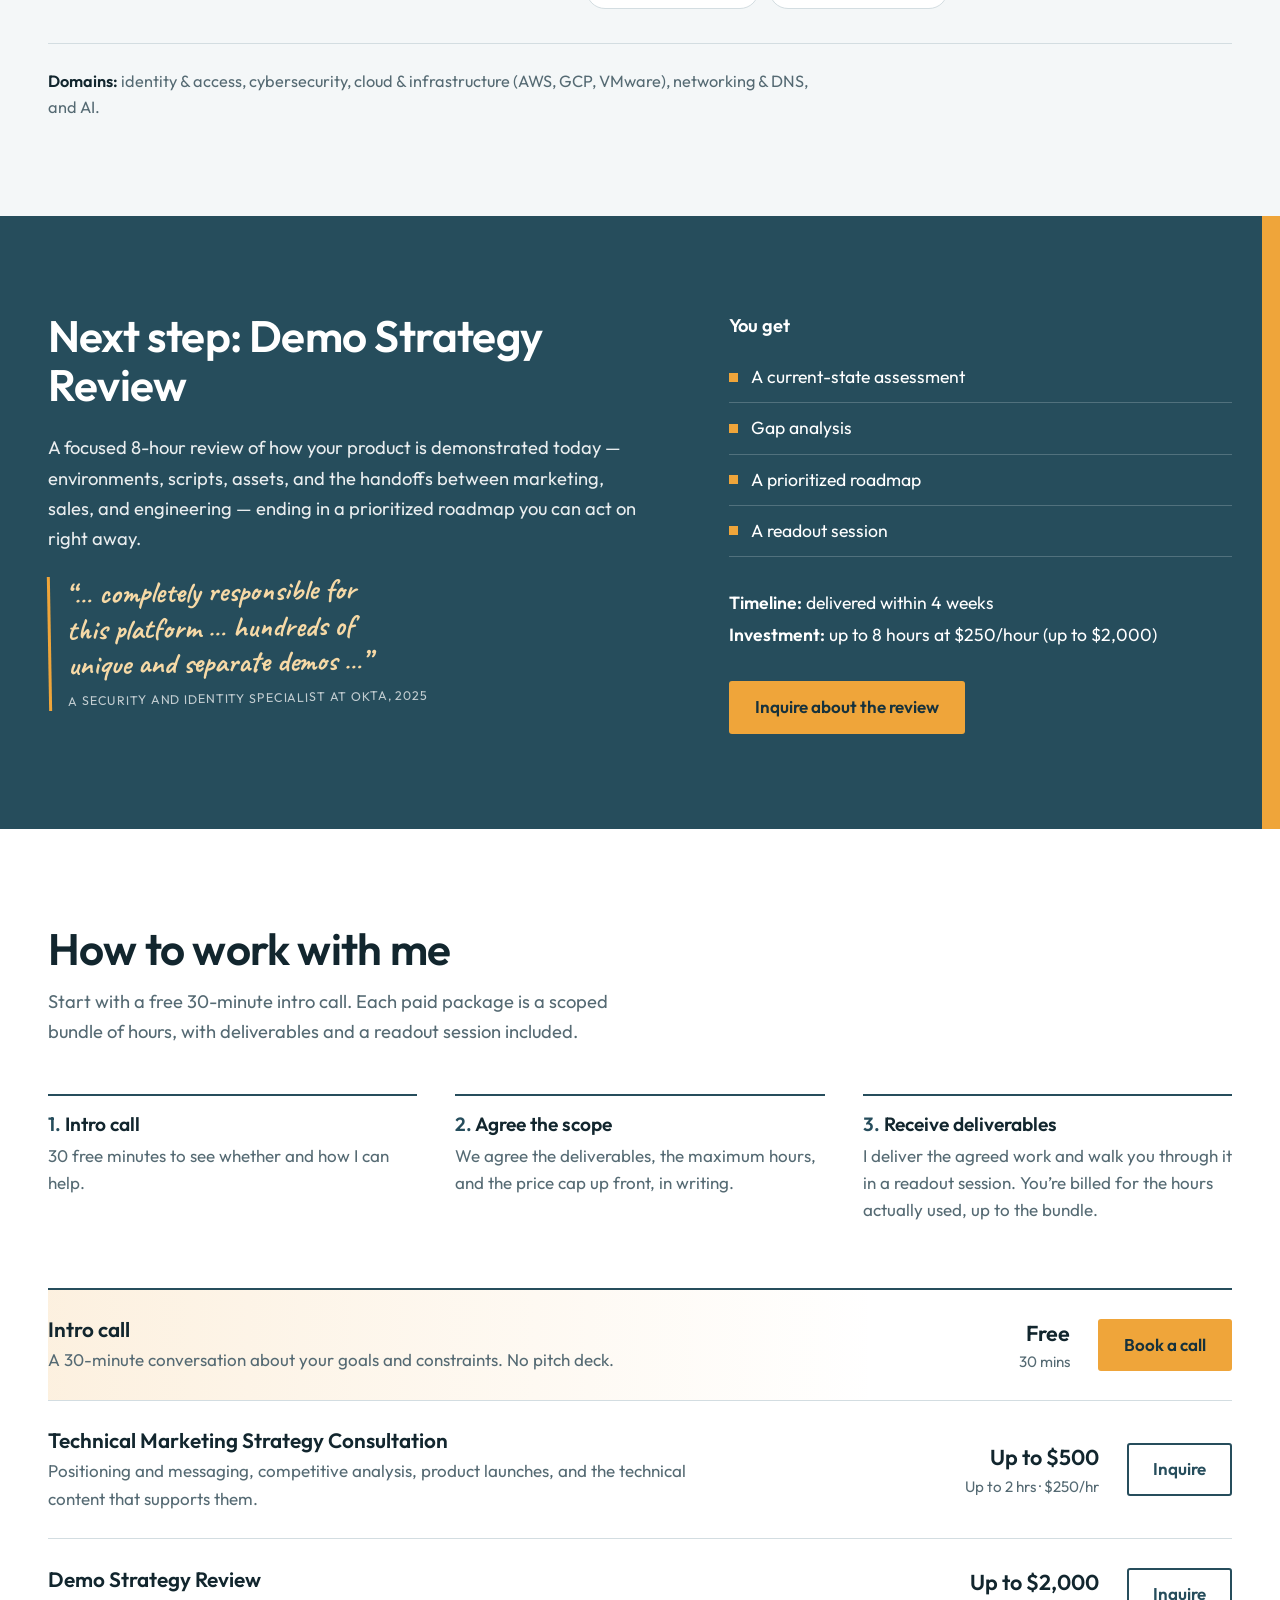
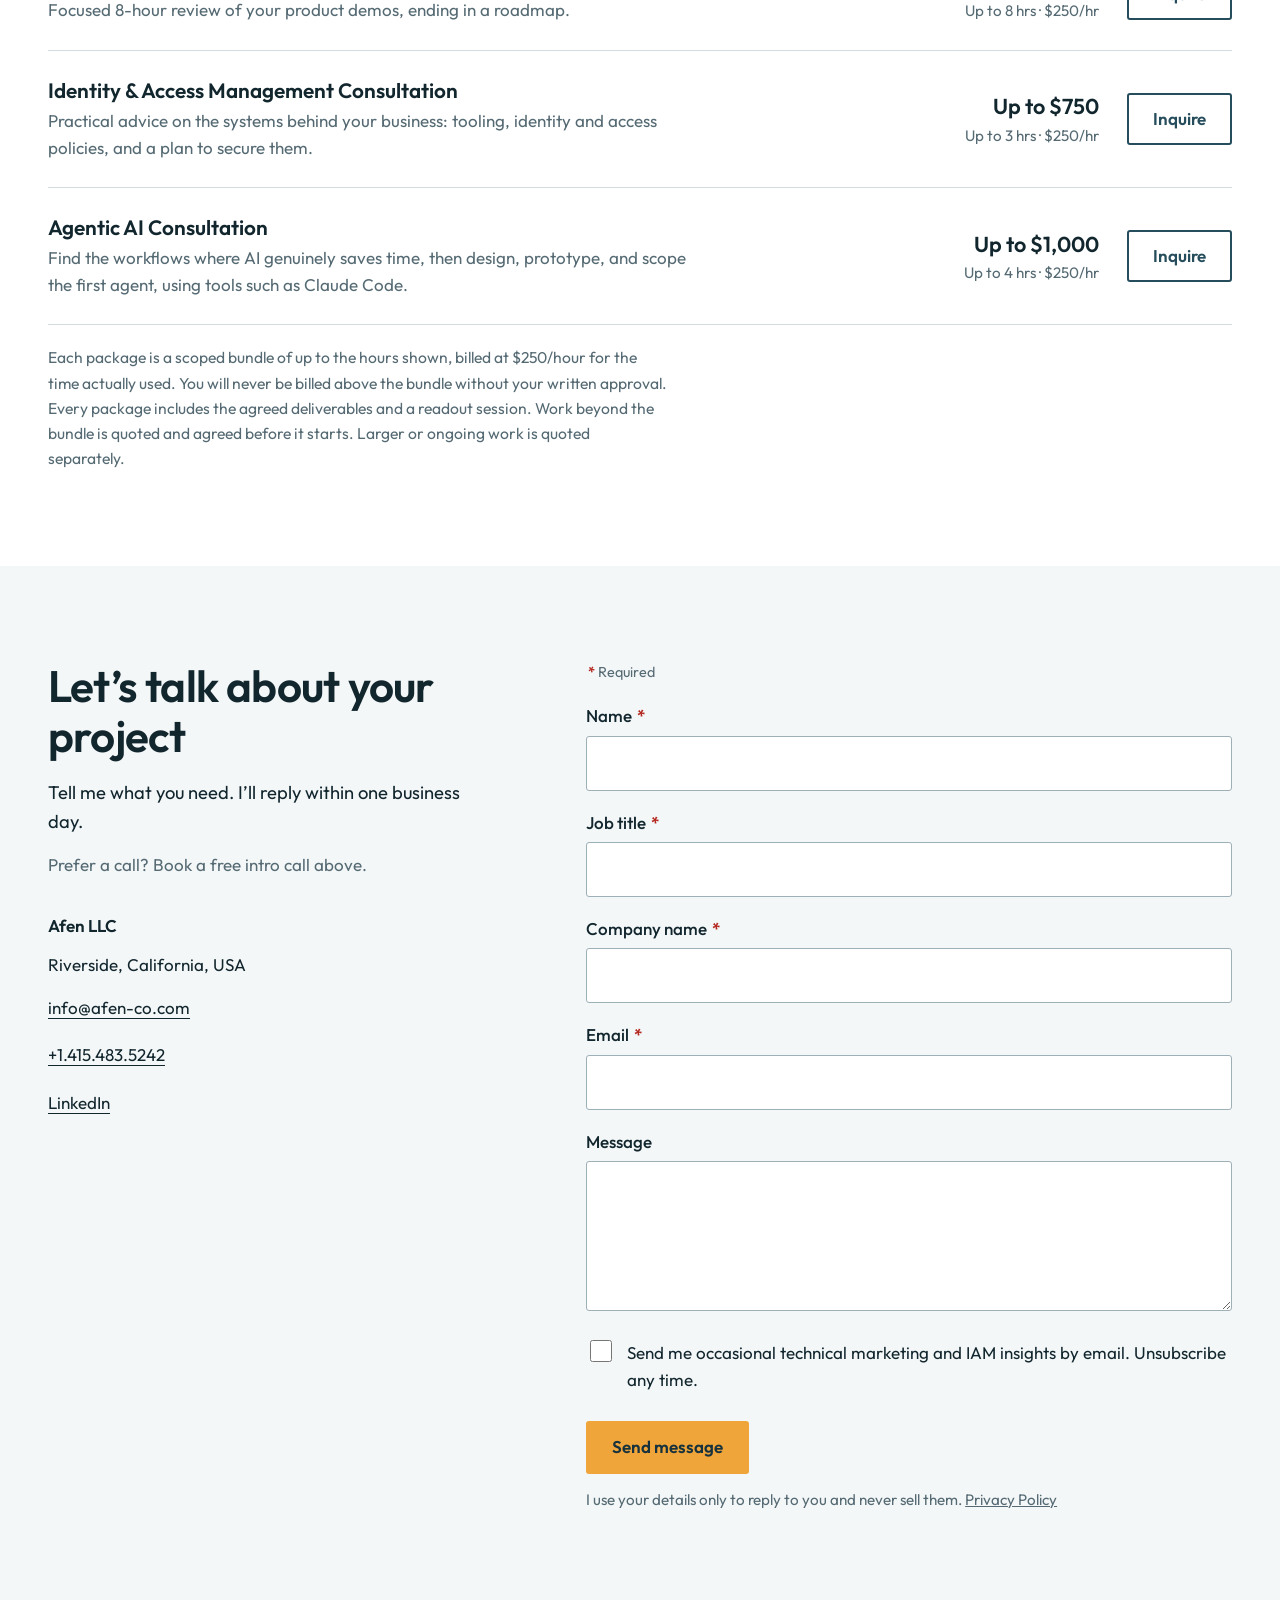
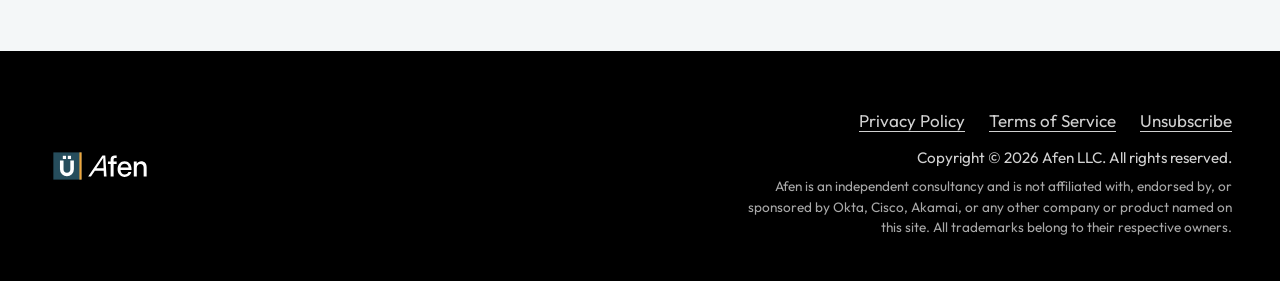
==== commit 5b7a5dfc: "Head: Add Custom ERP Head: Add Custom ERP" ====
--- a/index.html
+++ b/index.html
@@ -3,7 +3,7 @@
 <head>
 <meta charset="utf-8">
 <meta name="viewport" content="width=device-width, initial-scale=1">
-<title>Afen | Technical Marketing, IAM &amp; Agentic AI Consulting</title>
+<title>Afen LLC | Technical Marketing, IAM &amp; Agentic AI Consulting</title>
 <meta name="description" content="Technical marketing, IAM and agentic AI consulting from a practitioner with 18+ years at Cisco, Akamai and Okta. Book a free 30-minute intro call.">
 <meta name="theme-color" content="#264D5C">
 <link rel="canonical" href="https://afen-co.com/">
@@ -14,14 +14,14 @@
 <meta property="og:type" content="website">
 <meta property="og:site_name" content="Afen">
 <meta property="og:url" content="https://afen-co.com/">
-<meta property="og:title" content="Afen | Technical Marketing, IAM &amp; Agentic AI Consulting">
+<meta property="og:title" content="Afen LLC | Technical Marketing, IAM &amp; Agentic AI Consulting">
 <meta property="og:description" content="Technical marketing, IAM and agentic AI consulting from a practitioner with 18+ years at Cisco, Akamai and Okta. Book a free 30-minute intro call.">
 <meta property="og:image" content="https://afen-co.com/assets/img/og-image.png?v=20261103">
 <meta property="og:image:width" content="1200">
 <meta property="og:image:height" content="630">
 <meta property="og:image:alt" content="Afen across the OODA and CTEM lifecycle: Observe, Orient, Decide, Act.">
 <meta name="twitter:card" content="summary_large_image">
-<meta name="twitter:title" content="Afen | Technical Marketing, IAM &amp; Agentic AI Consulting">
+<meta name="twitter:title" content="Afen LLC | Technical Marketing, IAM &amp; Agentic AI Consulting">
 <meta name="twitter:description" content="Technical marketing, IAM and agentic AI consulting from a practitioner with 18+ years at Cisco, Akamai and Okta. Book a free 30-minute intro call.">
 <meta name="twitter:image" content="https://afen-co.com/assets/img/og-image.png?v=20261103">
 <meta name="twitter:image:alt" content="Afen across the OODA and CTEM lifecycle: Observe, Orient, Decide, Act.">
@@ -287,7 +287,7 @@
   <section class="sec areas" id="services" aria-labelledby="areas-h">
     <div class="wrap">
       <div class="areas-head">
-        <h2 id="areas-h">Coverage across marketing, identity, and AI.</h2>
+        <h2 id="areas-h">Coverage across marketing, identity, AI, and custom ERP.</h2>
         <a class="btn btn-ghost" href="#contact">Get in touch</a>
       </div>
       <div class="rows">
@@ -307,6 +307,12 @@
           <div><h3>AI &amp; Agentic</h3><p>Find where AI pays off, then prove it with a working prototype.</p><blockquote class="hand"><p>“…&nbsp;standing up a custom demo environment for our new, agentic AI solutions&nbsp;…”</p><cite>A go-to-market colleague at Okta, 2025</cite></blockquote></div>
           <ul class="chips" aria-label="AI and Agentic coverage">
             <li>Use-case discovery</li><li>Agentic workflows</li><li>Claude Code workflows</li><li>Securing AI agents</li><li>GenAI demos &amp; narratives</li><li>Prototypes &amp; guardrails</li>
+          </ul>
+        </div>
+        <div class="row">
+          <div><h3>Custom ERP</h3><p>Replace spreadsheets and stalled software projects with systems your operations run on, delivered with a specialist implementation partner. <a href="custom-erp.html">See how it works</a></p></div>
+          <ul class="chips" aria-label="Custom ERP coverage">
+            <li>Requirements discovery</li><li>Workflow automation</li><li>ERP for growing businesses</li><li>Contract &amp; document workflows</li><li>Hospitality &amp; restaurant operations</li><li>Education platforms</li><li>Cloud or on-premises</li>
           </ul>
         </div>
       </div>
--- a/assets/script/styles.css
+++ b/assets/script/styles.css
@@ -245,3 +245,16 @@
 .sent-list dd{margin:0;overflow-wrap:anywhere}
 #sent .note{margin-top:18px}
 #sent .note a{white-space:nowrap}
+
+/* Custom ERP landing page */
+.cerp-hero{padding-block:clamp(48px,7vw,96px) clamp(32px,5vw,64px)}
+.cerp-hero h1{font-size:clamp(2.1rem,4.4vw,3.4rem);font-weight:600;line-height:1.08;letter-spacing:-.022em;max-width:20ch}
+.cerp-hero .lead{margin-top:22px;font-size:clamp(1.1rem,1.8vw,1.35rem);font-weight:300;line-height:1.55;color:#3A525B;max-width:46ch}
+.cerp-hero .hero-cta{margin-top:30px}
+.cerp-sec h2{max-width:26ch}
+.pains{margin:28px 0 0;padding:0;list-style:none;display:grid;gap:14px;max-width:62ch}
+.pains li{position:relative;padding-left:26px;font-size:1.1rem}
+.pains li::before{content:"";position:absolute;left:0;top:.6em;width:10px;height:10px;background:var(--amber)}
+.cerp-steps{margin-top:28px}
+.cerp-fit{margin:8px 0 16px;font-size:1.2rem;font-weight:600}
+.cerp-note{margin-top:28px;max-width:68ch;font-size:.95rem;color:var(--muted)}
